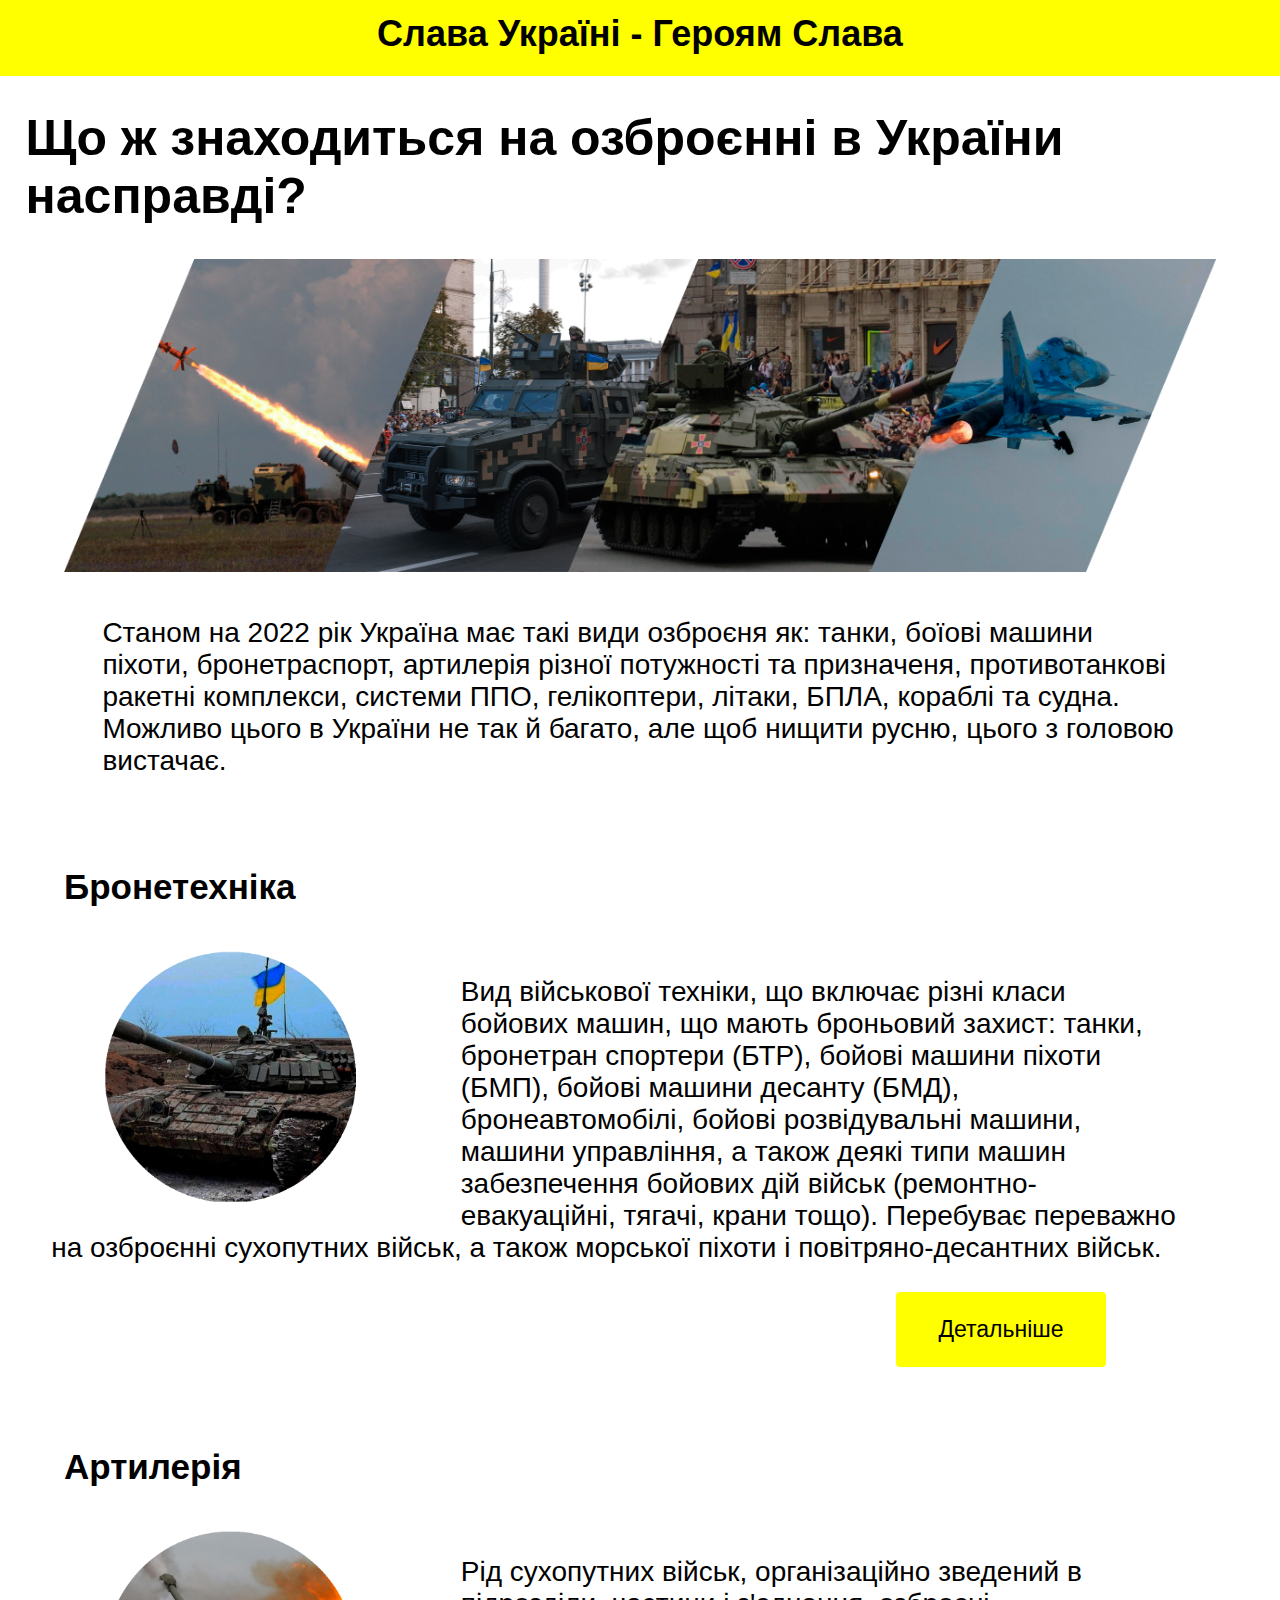
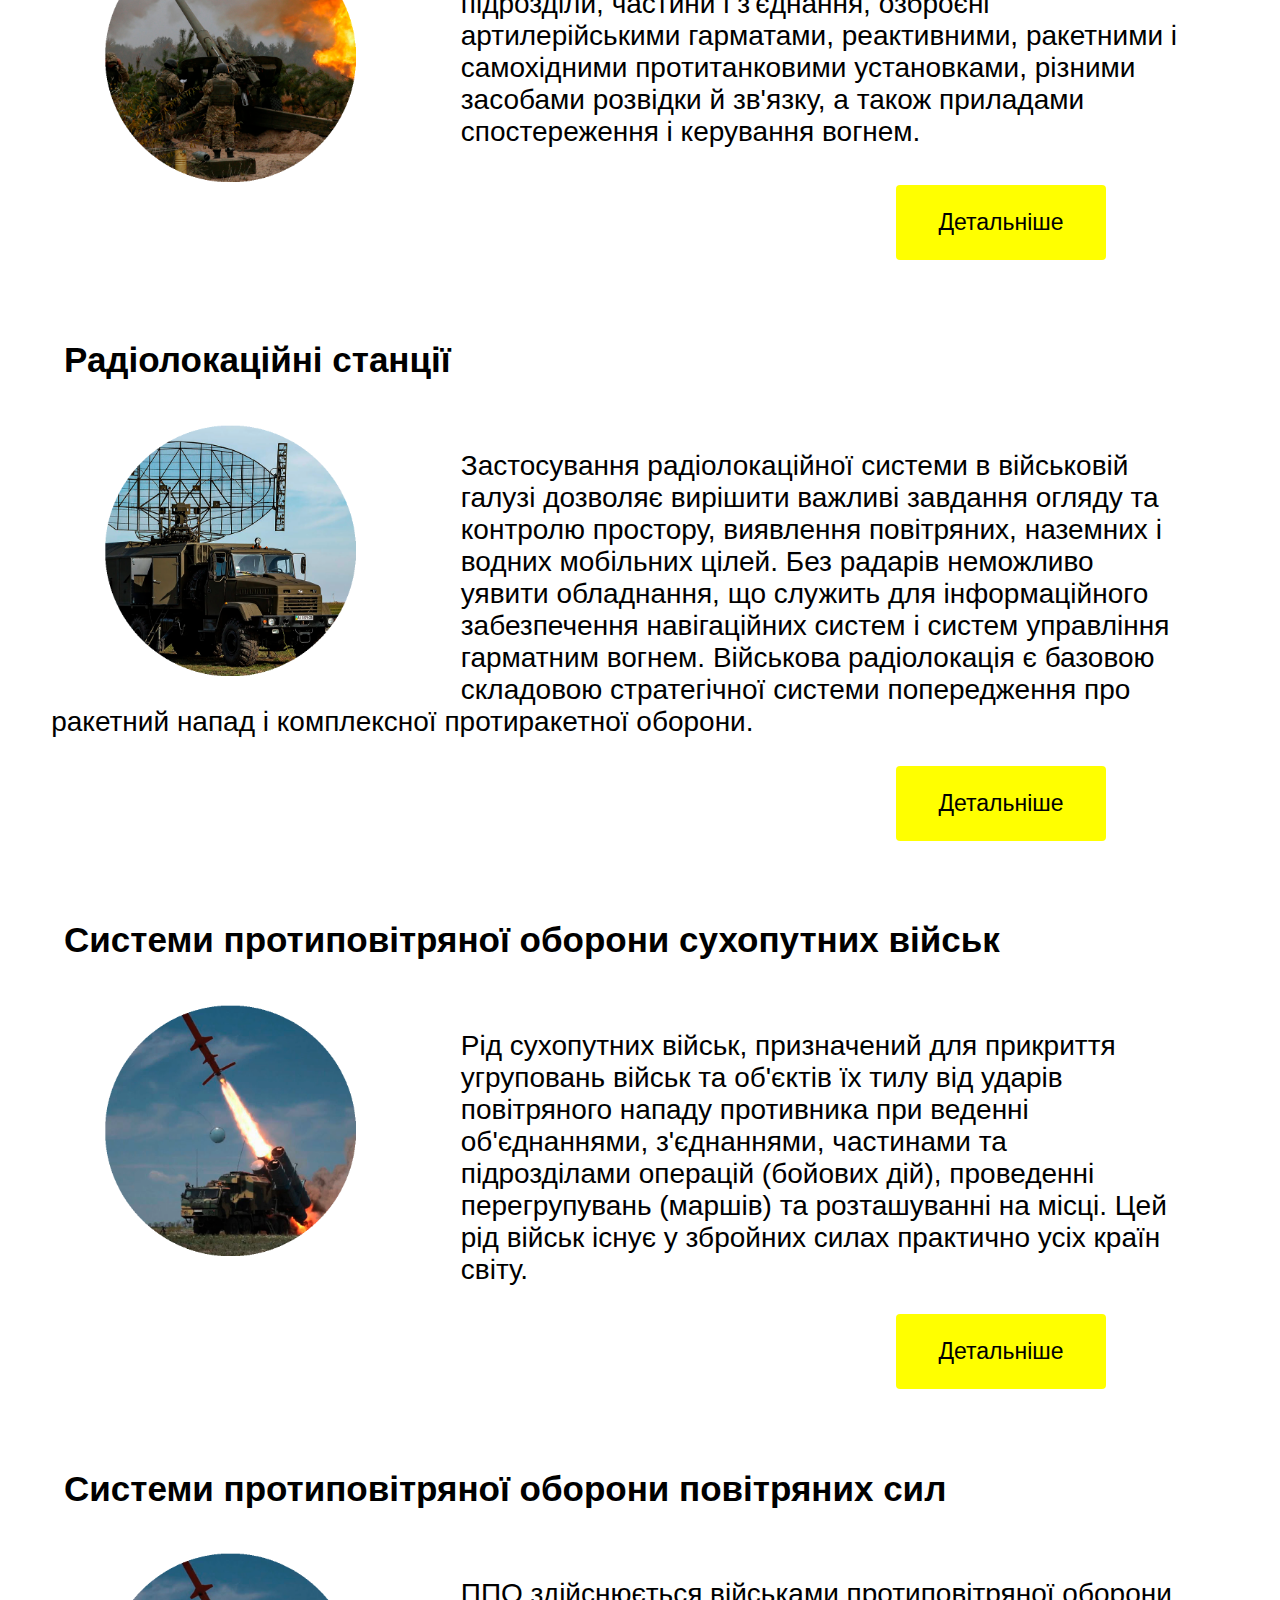
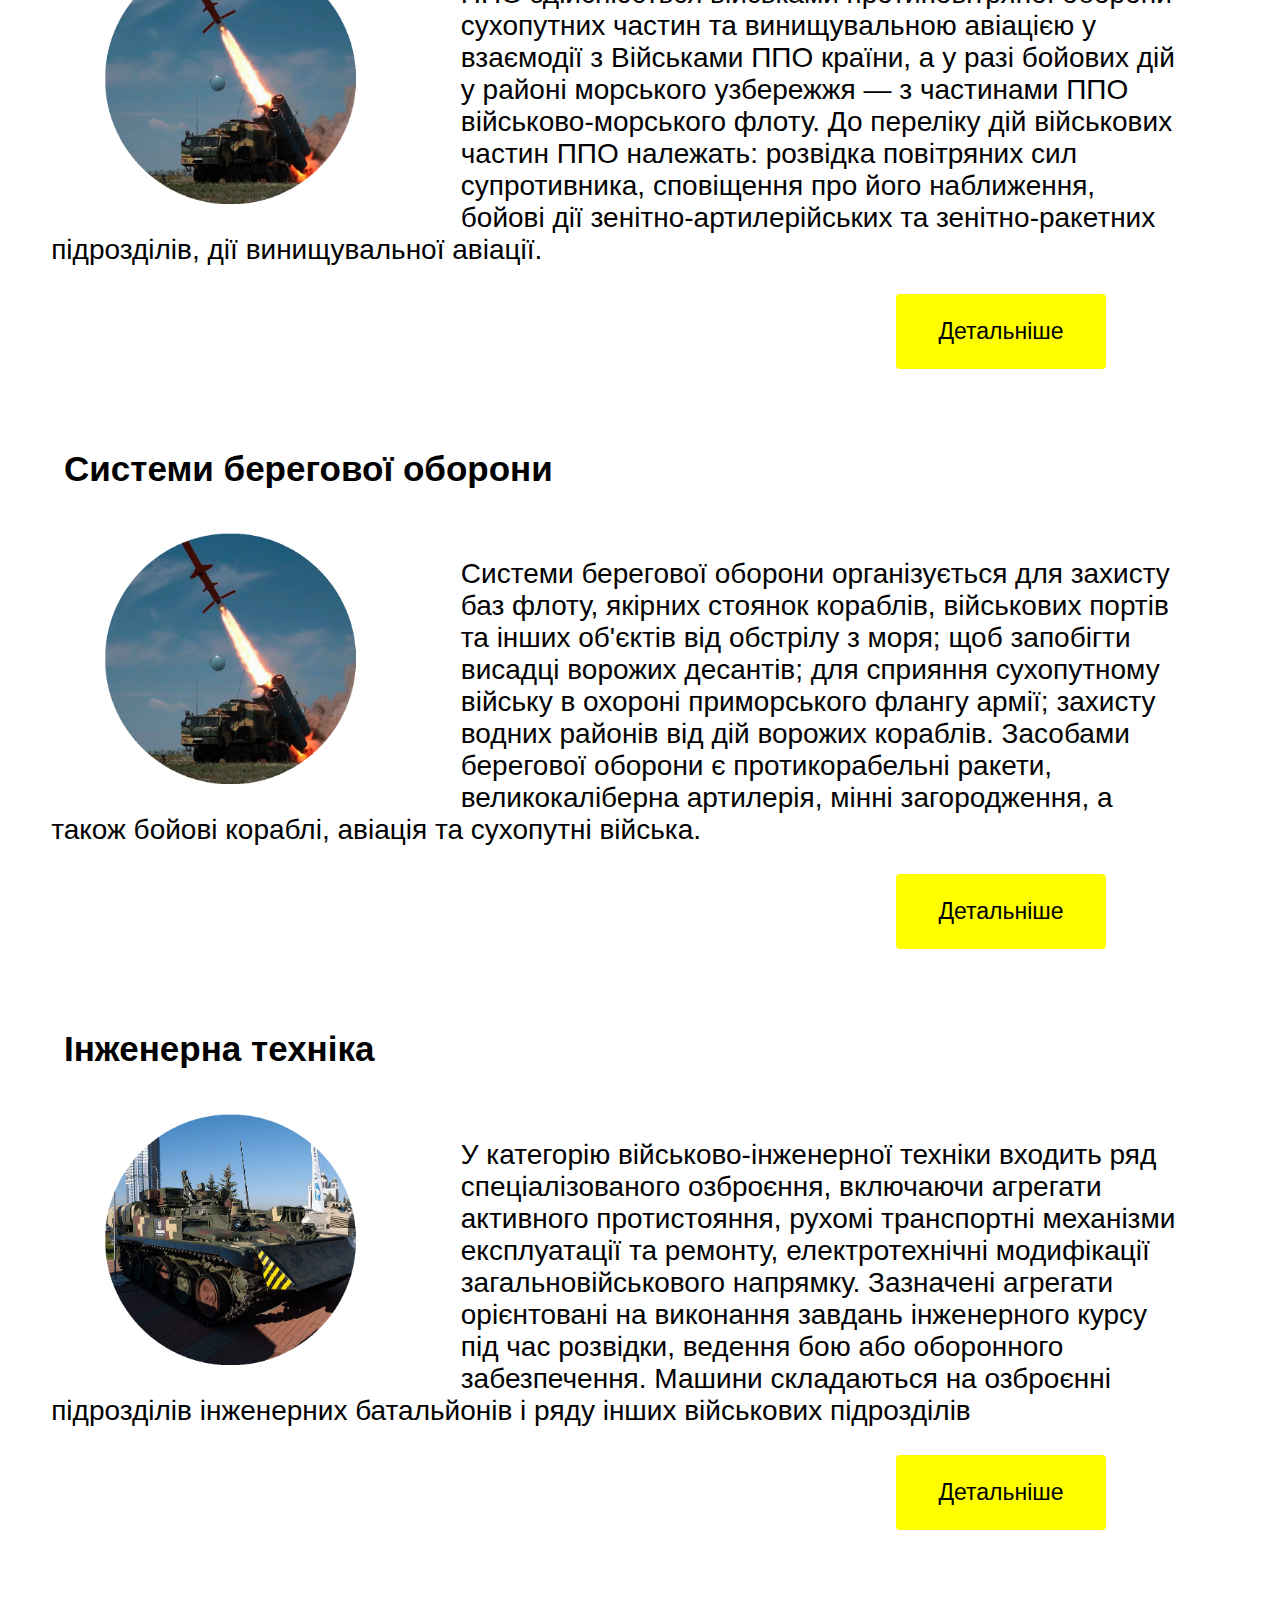
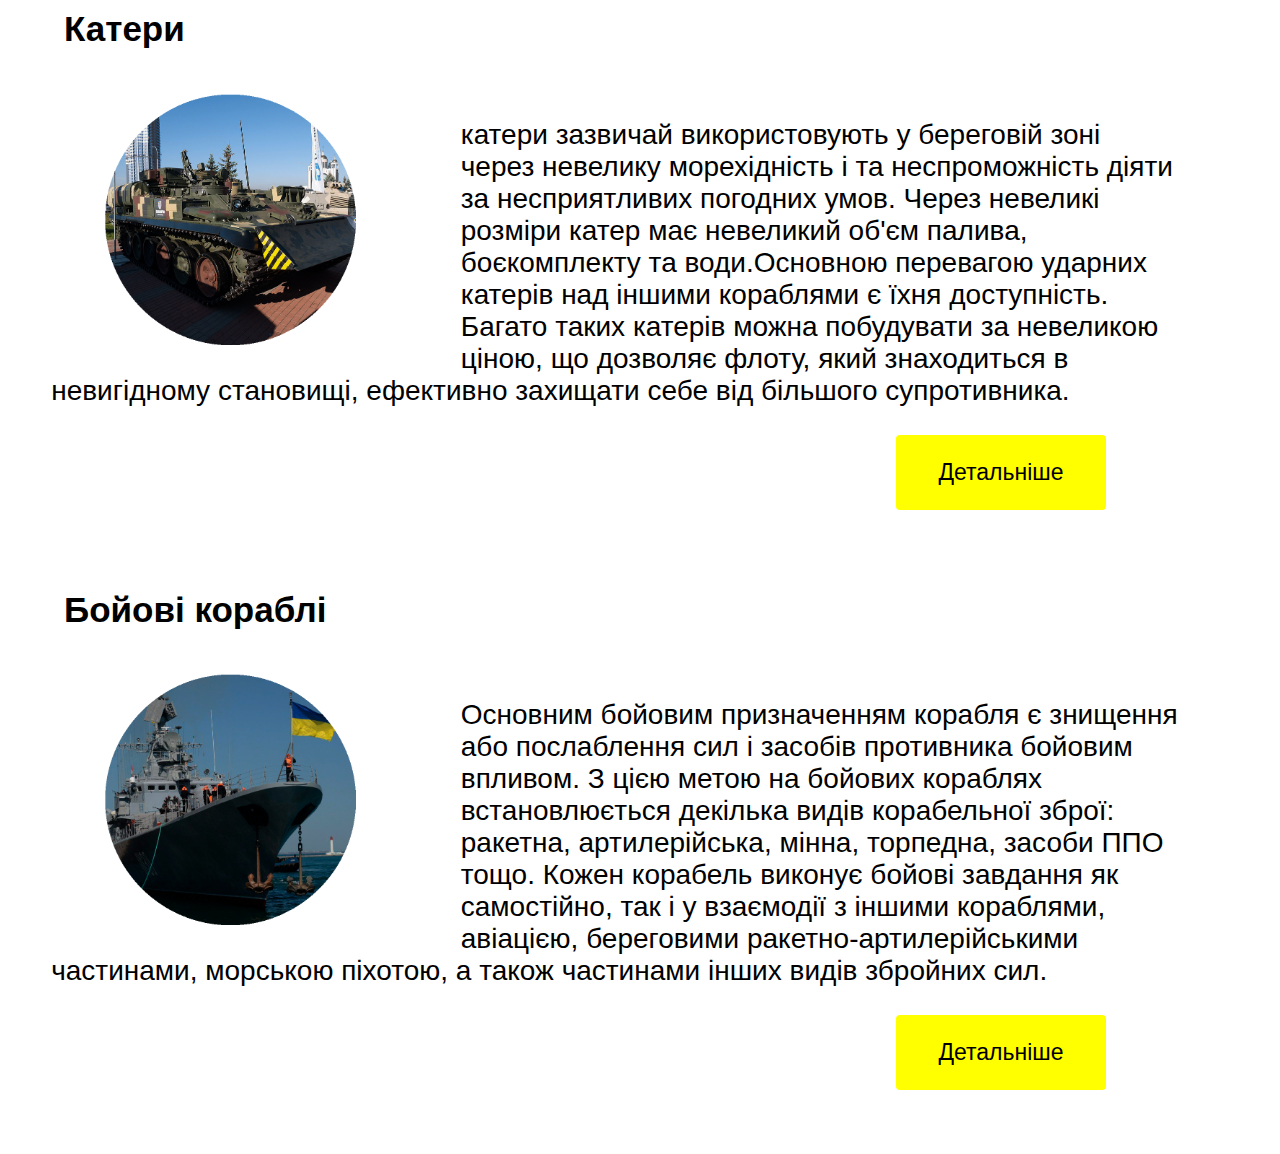
==== index.html @ fc24508a "Rename golovna.html to index.html" ====
<!DOCTYPE html>
<html lang="en">
<head>
    <meta charset="UTF-8">
    <link rel="stylesheet" type="text/css" href="main.css">
    <title>Що стоїть на озброєнні України?</title>
</head>
<body>

    <h1 class="start">Слава Україні - Героям Слава</h1>
    <h1 class="top1">Що ж знаходиться на озброєнні в України насправді?</h1>

<div class="img1">
    <img src="all.png" width="90%" >
</div>

<div class="text0">
    <p>
        Станом на 2022 рік Україна має такі види озброєня як: танки, боїові машини піхоти,
        бронетраспорт, артилерія різної потужності та призначеня, противотанкові ракетні
        комплекси, системи ППО, гелікоптери, літаки, БПЛА, кораблі та судна. 
        Можливо цього в України не так й багато, але щоб нищити русню, 
        цього з головою вистачає.
    </p>
</div>

<div class="text1">
    <h1>Бронетехніка</h1>
        <br>
    <img src="brone.png" width="20%" >

    <p>
        Вид військової техніки, що включає різні класи бойових машин, що мають броньовий захист: танки, бронетран
        спортери (БТР), бойові машини піхоти (БМП),  бойові машини десанту (БМД), бронеавтомобілі, бойові розвідувальні машини, машини управління, а також деякі 
        типи машин забезпечення бойових дій військ  (ремонтно-евакуаційні, тягачі, крани тощо). Перебуває переважно на озброєнні сухопутних військ, 
        а також морської піхоти і повітряно-десантних військ.        
    </p>
</div>

<div class="butn1">
    <form action="brone.html">
        <button>Детальніше</button>
    </form>
</div>

<br>

<div class="text1">
    <h1>Артилерія</h1>
        <br>
    <img src="arta.png" width="20%" >

    <p>
        Рід сухопутних військ, організаційно зведений в підрозділи, частини і з'єднання, озброєні артилерійськими гарматами, 
        реактивними, ракетними і самохідними протитанковими установками, різними засобами розвідки й зв'язку, 
        а також приладами спостереження і керування вогнем.        
    </p>
</div>

<div class="butn1">
    <form action="arta.html">
        <button>Детальніше</button>
    </form>
</div>

<br>

<div class="text1">
    <h1>Радіолокаційні станції</h1>
        <br>
    <img src="adio.png" width="20%" >

    <p>
        Застосування радіолокаційної системи в військовій галузі дозволяє вирішити важливі завдання огляду та контролю простору, 
        виявлення повітряних, наземних і водних мобільних цілей. Без радарів неможливо уявити обладнання, що служить для 
        інформаційного забезпечення навігаційних систем і систем управління гарматним вогнем. 
        Військова радіолокація є базовою складовою стратегічної системи попередження про ракетний напад 
        і комплексної протиракетної оборони.       
    </p>
</div>

<div class="butn1">
    <form action="adio.html">
        <button>Детальніше</button>
    </form>
</div>

<br>

<div class="text1">
    <h1>Системи протиповітряної оборони сухопутних військ</h1>
        <br>
    <img src="weob.png" width="20%" >

    <p>
        Рід сухопутних військ, призначений для прикриття угруповань військ та об'єктів їх тилу від ударів 
        повітряного нападу противника при веденні об'єднаннями, з'єднаннями, частинами та підрозділами операцій 
        (бойових дій), проведенні перегрупувань (маршів) та розташуванні на місці. Цей рід військ існує у збройних 
        силах практично усіх країн світу.       
    </p>
</div>

<div class="butn1">
    <form action="aeob.html">
        <button>Детальніше</button>
    </form>
</div>

<br>

<div class="text1">
    <h1>Системи протиповітряної оборони повітряних сил</h1>
        <br>
    <img src="weob.png" width="20%" >

    <p>
        ППО здійснюється військами протиповітряної оборони сухопутних частин та винищувальною авіацією у взаємодії з Військами ППО 
        країни, а у разі бойових дій у районі морського узбережжя — з частинами ППО військово-морського флоту. До переліку дій 
        військових частин ППО належать: розвідка повітряних сил супротивника, сповіщення про його наближення, бойові дії 
        зенітно-артилерійських та зенітно-ракетних підрозділів, дії винищувальної авіації.      
    </p>
</div>

<div class="butn1">
    <form action="aaob.html">
        <button>Детальніше</button>
    </form>
</div>

<br>

<div class="text1">
    <h1>Системи берегової оборони</h1>
        <br>
    <img src="weob.png" width="20%" >

    <p> 
        Системи берегової оборони організується для захисту баз флоту, якірних стоянок кораблів, військових портів та інших об'єктів 
        від обстрілу з моря; щоб запобігти висадці ворожих десантів; для сприяння сухопутному війську в охороні приморського флангу 
        армії; захисту водних районів від дій ворожих кораблів. Засобами берегової оборони є протикорабельні ракети, великокаліберна 
        артилерія, мінні загородження, а також бойові кораблі, авіація та сухопутні війська.      
    </p>
</div>

<div class="butn1">
    <form action="weob.html">
        <button>Детальніше</button>
    </form>
</div>

<br>

<div class="text1">
    <h1>Інженерна техніка</h1>
        <br>
    <img src="engine.png" width="20%" >

    <p>
        У категорію військово-інженерної техніки входить ряд спеціалізованого озброєння, включаючи агрегати активного протистояння, 
        рухомі транспортні механізми експлуатації та ремонту, електротехнічні модифікації загальновійськового напрямку. Зазначені 
        агрегати орієнтовані на виконання завдань інженерного курсу під час розвідки, ведення бою або оборонного забезпечення. Машини 
        складаються на озброєнні підрозділів інженерних батальйонів і ряду інших військових підрозділів   
    </p>
</div>

<div class="butn1">
    <form action="engine.html">
        <button>Детальніше</button>
    </form>
</div>

<br>

<div class="text1">
    <h1>Катери</h1>
        <br>
    <img src="engine.png" width="20%" >

    <p>
        катери зазвичай використовують у береговій зоні через невелику морехідність і та неспроможність діяти за несприятливих 
        погодних умов. Через невеликі розміри катер має невеликий об'єм палива, боєкомплекту та води.Основною перевагою ударних 
        катерів над іншими кораблями є їхня доступність. Багато таких катерів можна побудувати за невеликою ціною, що дозволяє флоту, 
        який знаходиться в невигідному становищі, ефективно захищати себе від більшого супротивника.
    </p>
</div>

<div class="butn1">
    <form action="engine.html">
        <button>Детальніше</button>
    </form>
</div>

<br>

<div class="text1">
    <h1>Бойові кораблі</h1>
        <br>
    <img src="arboat.png" width="20%" >

    <p>
        Основним бойовим призначенням корабля є знищення або послаблення сил і засобів противника бойовим впливом. З цією метою на 
        бойових кораблях встановлюється декілька видів корабельної зброї: ракетна, артилерійська, мінна, торпедна, засоби ППО тощо. 
        Кожен корабель виконує бойові завдання як самостійно, так і у взаємодії з іншими кораблями, авіацією, береговими 
        ракетно-артилерійськими частинами, морською піхотою, а також частинами інших видів збройних сил.
    </p>
</div>

<div class="butn1">
    <form action="engine.html">
        <button>Детальніше</button>
    </form>
</div>

    
</body>
</html>
---- main.css ----
.start{
    text-align: center;
    background-color: yellow;
    color: black;
    padding: 0%;
    margin: 0%;
    display: block;
    width: 100%;
    height: 50px;
    padding-top: 1%;
    padding-bottom: 1%;
    font-size: 36px;   
}

body{
    margin: 0%;
    font-family: 'Exo 2', sans-serif;
    padding-bottom: 5%;
}

.top1{
    padding-left: 2%;
    font-size: 50px;
}

.img1{
    text-align: center;  
}

.text0{
    padding-left: 8%;
    font-size: 28px;
    padding-right: 8%;
    padding-top: 1%;
}

.text1{
    padding-top: 3%;
}

.text1 h1{
    font-size: 35px;
    padding-left: 5%;
}

.text1 img{
    float: left;
    padding-right: 8%;
    padding-left: 8%;
}

.text1 p{
    font-size: 28px;
    padding-left: 4%;
    padding-right: 8%;
}

.butn1 button{
    color: rgb(0, 0, 0);
    background-color: yellow;
    border-color: transparent;
    border-radius: 4px;
    cursor: pointer;
    width: 210px;
    height: 75px;
    font-size: 23px;
    font-family: 'Exo 2', sans-serif;
    margin-left: 70%;
}

.butn1:hover{
opacity: 75%;
}
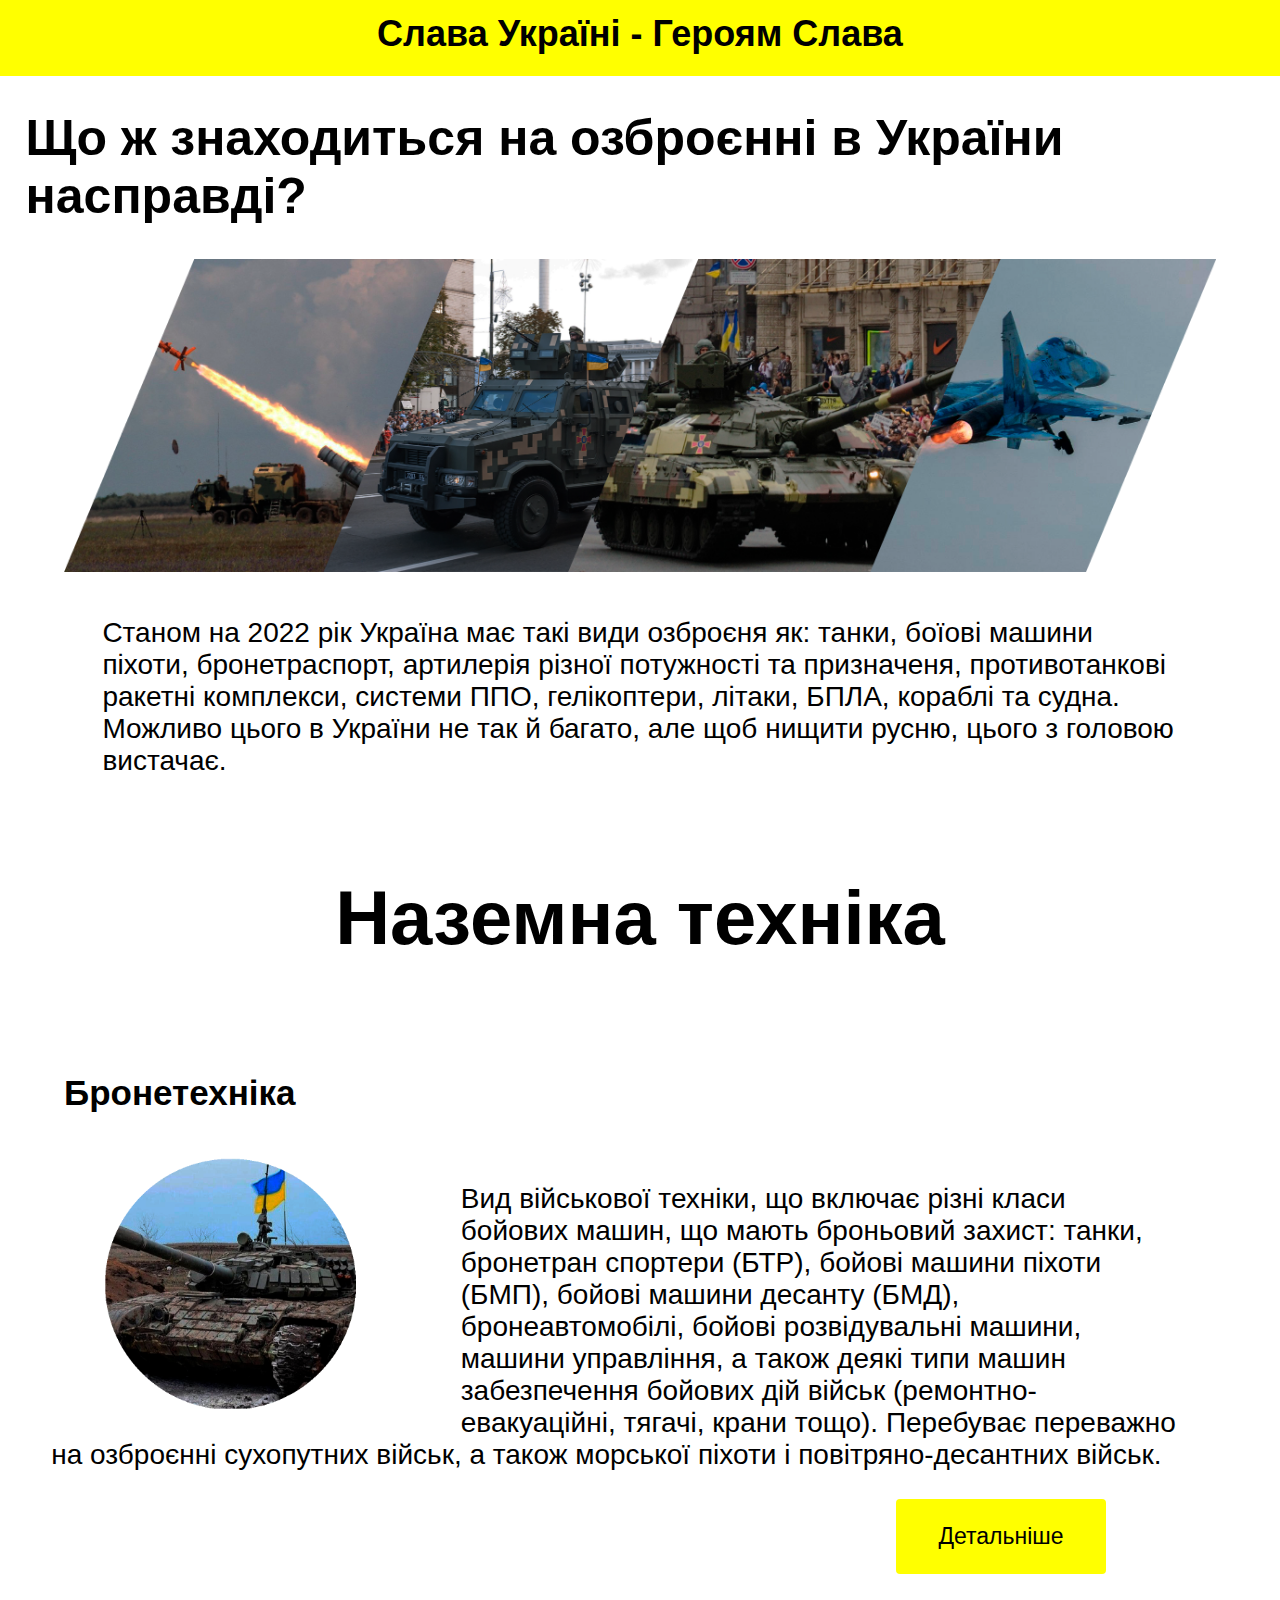
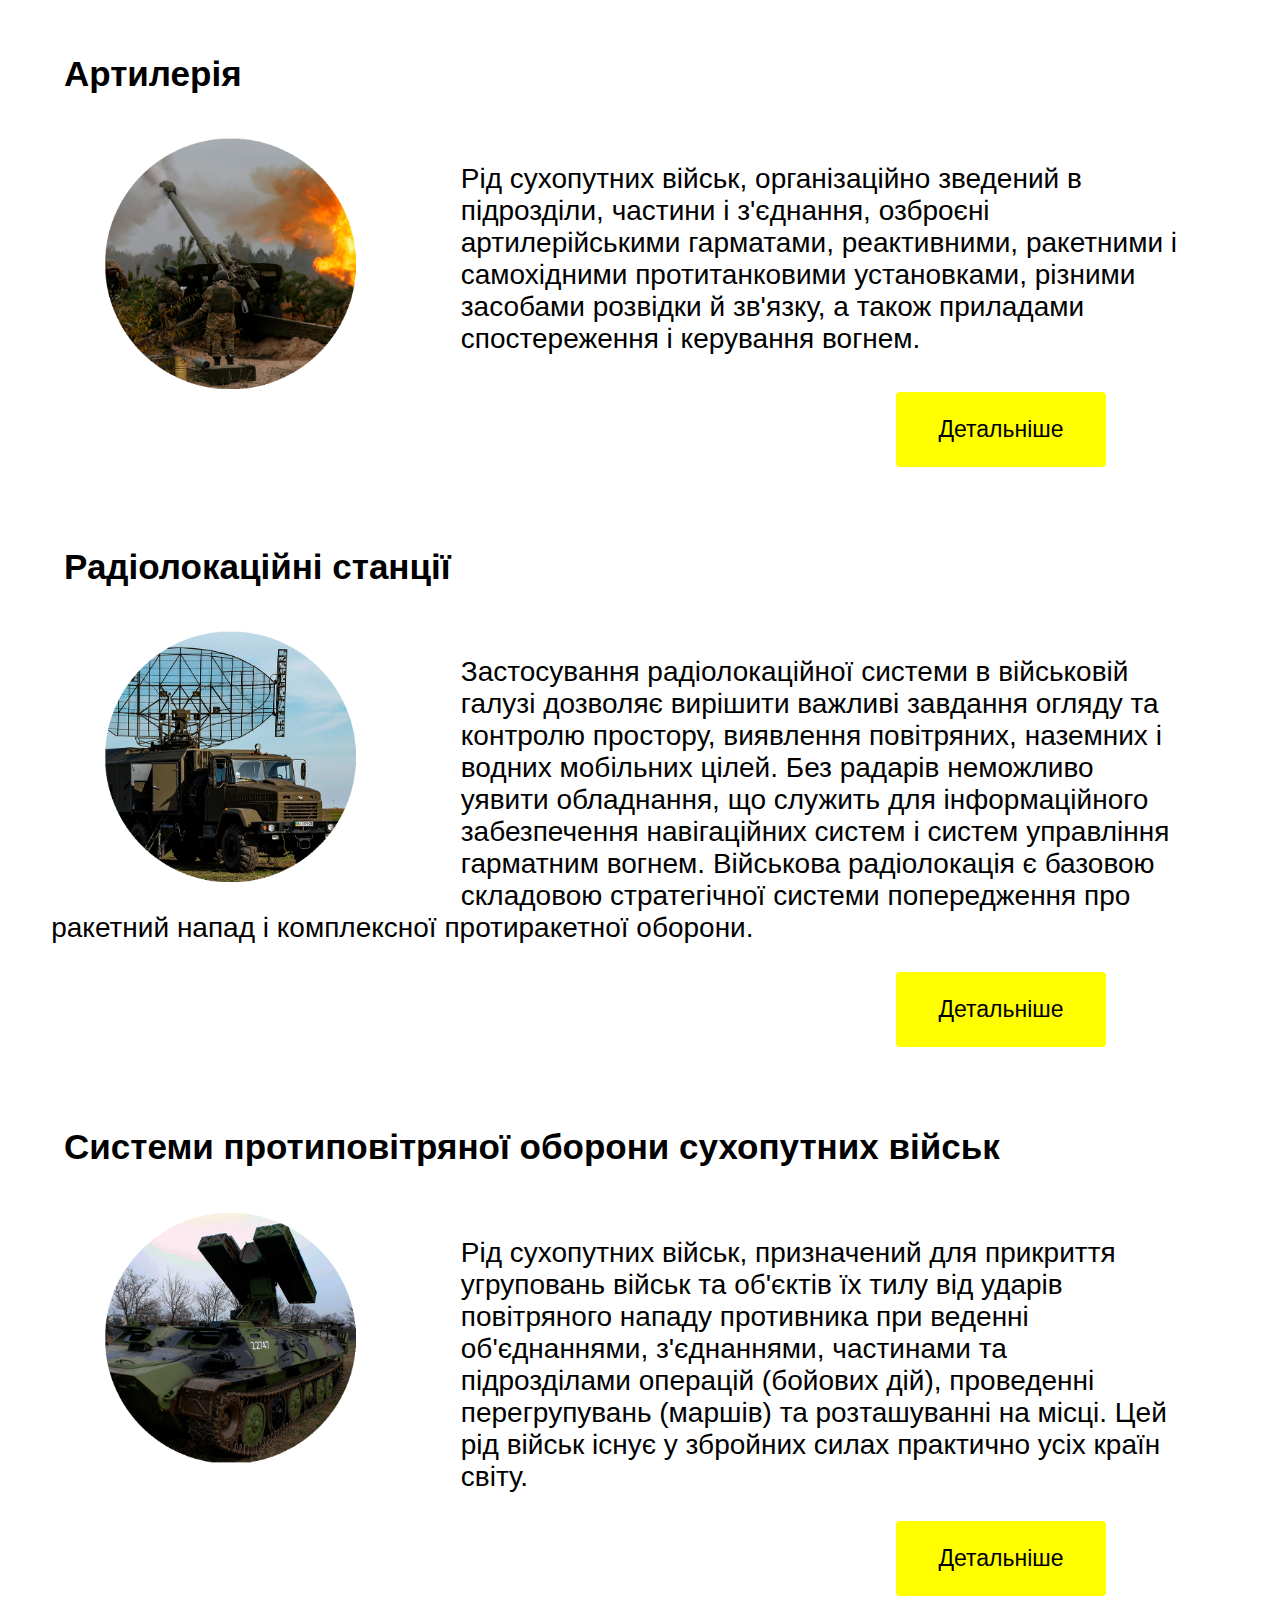
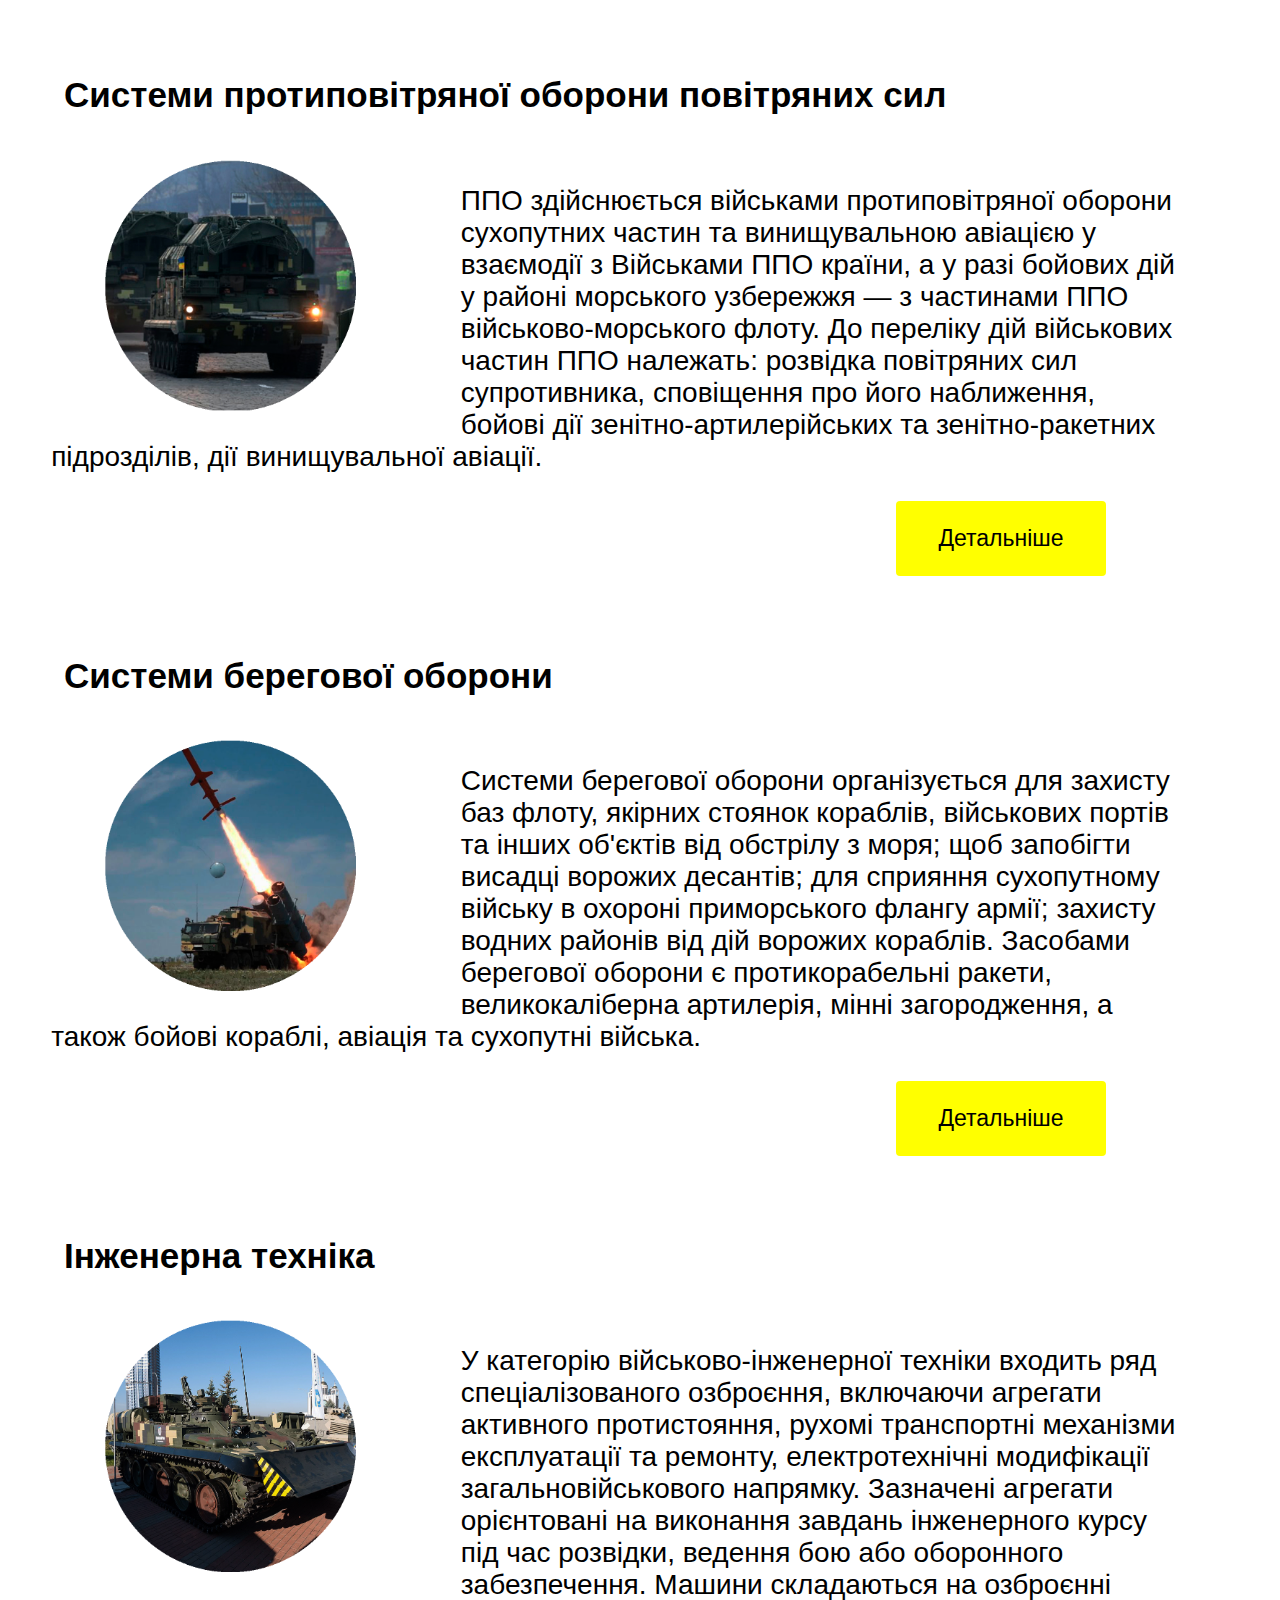
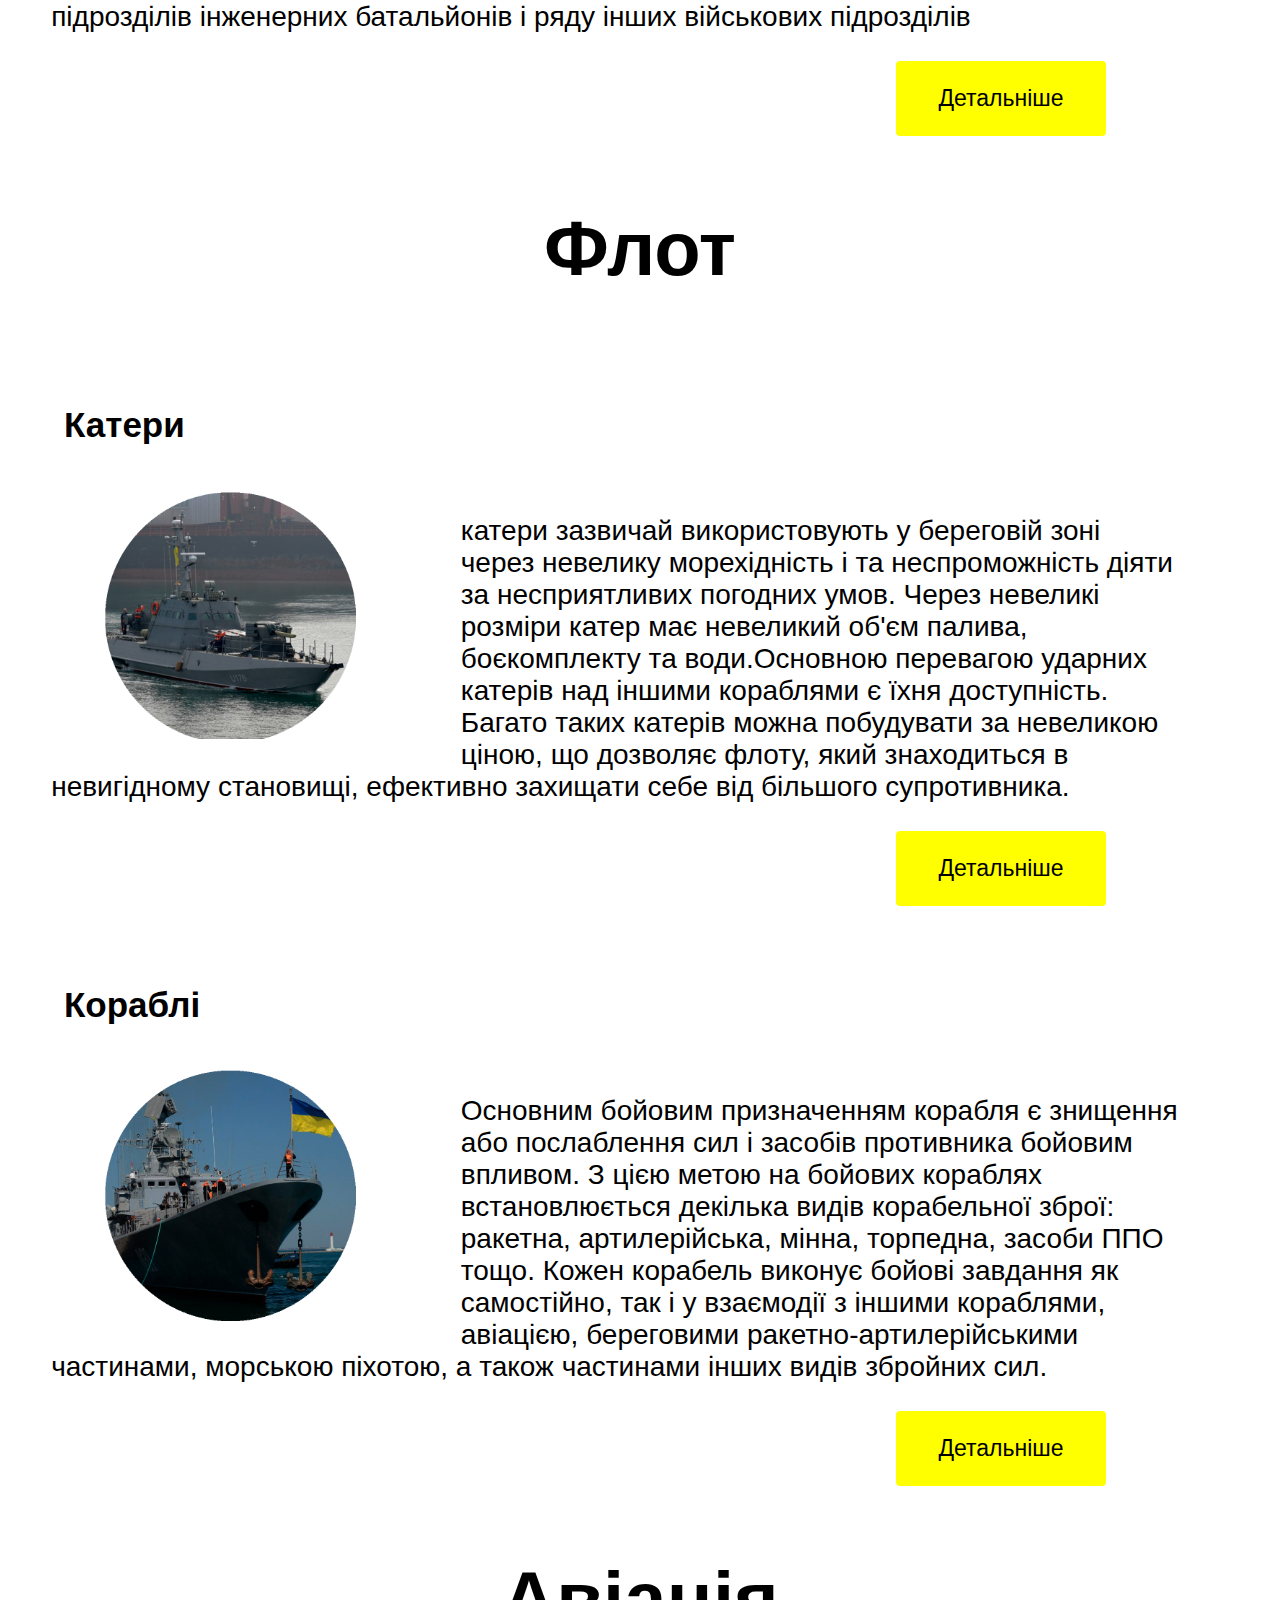
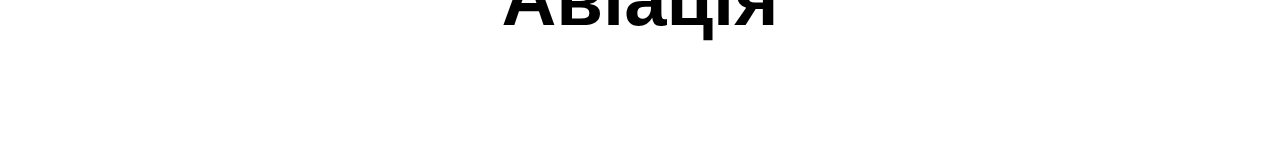
==== commit bdef5826: "Add files via upload" ====
--- a/index.html
+++ b/index.html
@@ -22,6 +22,12 @@
         Можливо цього в України не так й багато, але щоб нищити русню, 
         цього з головою вистачає.
     </p>
+</div>  
+
+<br>
+
+<div class="ph">
+    <h1>Наземна техніка</h1>
 </div>
 
 <div class="text1">
@@ -90,7 +96,7 @@
 <div class="text1">
     <h1>Системи протиповітряної оборони сухопутних військ</h1>
         <br>
-    <img src="weob.png" width="20%" >
+    <img src="aeob.png" width="20%" >
 
     <p>
         Рід сухопутних військ, призначений для прикриття угруповань військ та об'єктів їх тилу від ударів 
@@ -111,7 +117,7 @@
 <div class="text1">
     <h1>Системи протиповітряної оборони повітряних сил</h1>
         <br>
-    <img src="weob.png" width="20%" >
+    <img src="aaob.png" width="20%" >
 
     <p>
         ППО здійснюється військами протиповітряної оборони сухопутних частин та винищувальною авіацією у взаємодії з Військами ППО 
@@ -171,10 +177,14 @@
 
 <br>
 
+<div class="ph">
+    <h1>Флот</h1>
+</div>
+
 <div class="text1">
     <h1>Катери</h1>
         <br>
-    <img src="engine.png" width="20%" >
+    <img src="kater.png" width="20%" >
 
     <p>
         катери зазвичай використовують у береговій зоні через невелику морехідність і та неспроможність діяти за несприятливих 
@@ -193,7 +203,7 @@
 <br>
 
 <div class="text1">
-    <h1>Бойові кораблі</h1>
+    <h1>Кораблі</h1>
         <br>
     <img src="arboat.png" width="20%" >
 
@@ -211,6 +221,13 @@
     </form>
 </div>
 
+<br>
+
+<div class="ph">
+    <h1>Авіація</h1>
+</div>
+
+
     
 </body>
-</html>
+</html>--- a/main.css
+++ b/main.css
@@ -69,5 +69,11 @@
 }
 
 .butn1:hover{
-opacity: 75%;
+    opacity: 75%;
 }
+
+.ph{
+    font-family: 'Exo 2', sans-serif;
+    text-align: center;
+    font-size: 38px; 
+}
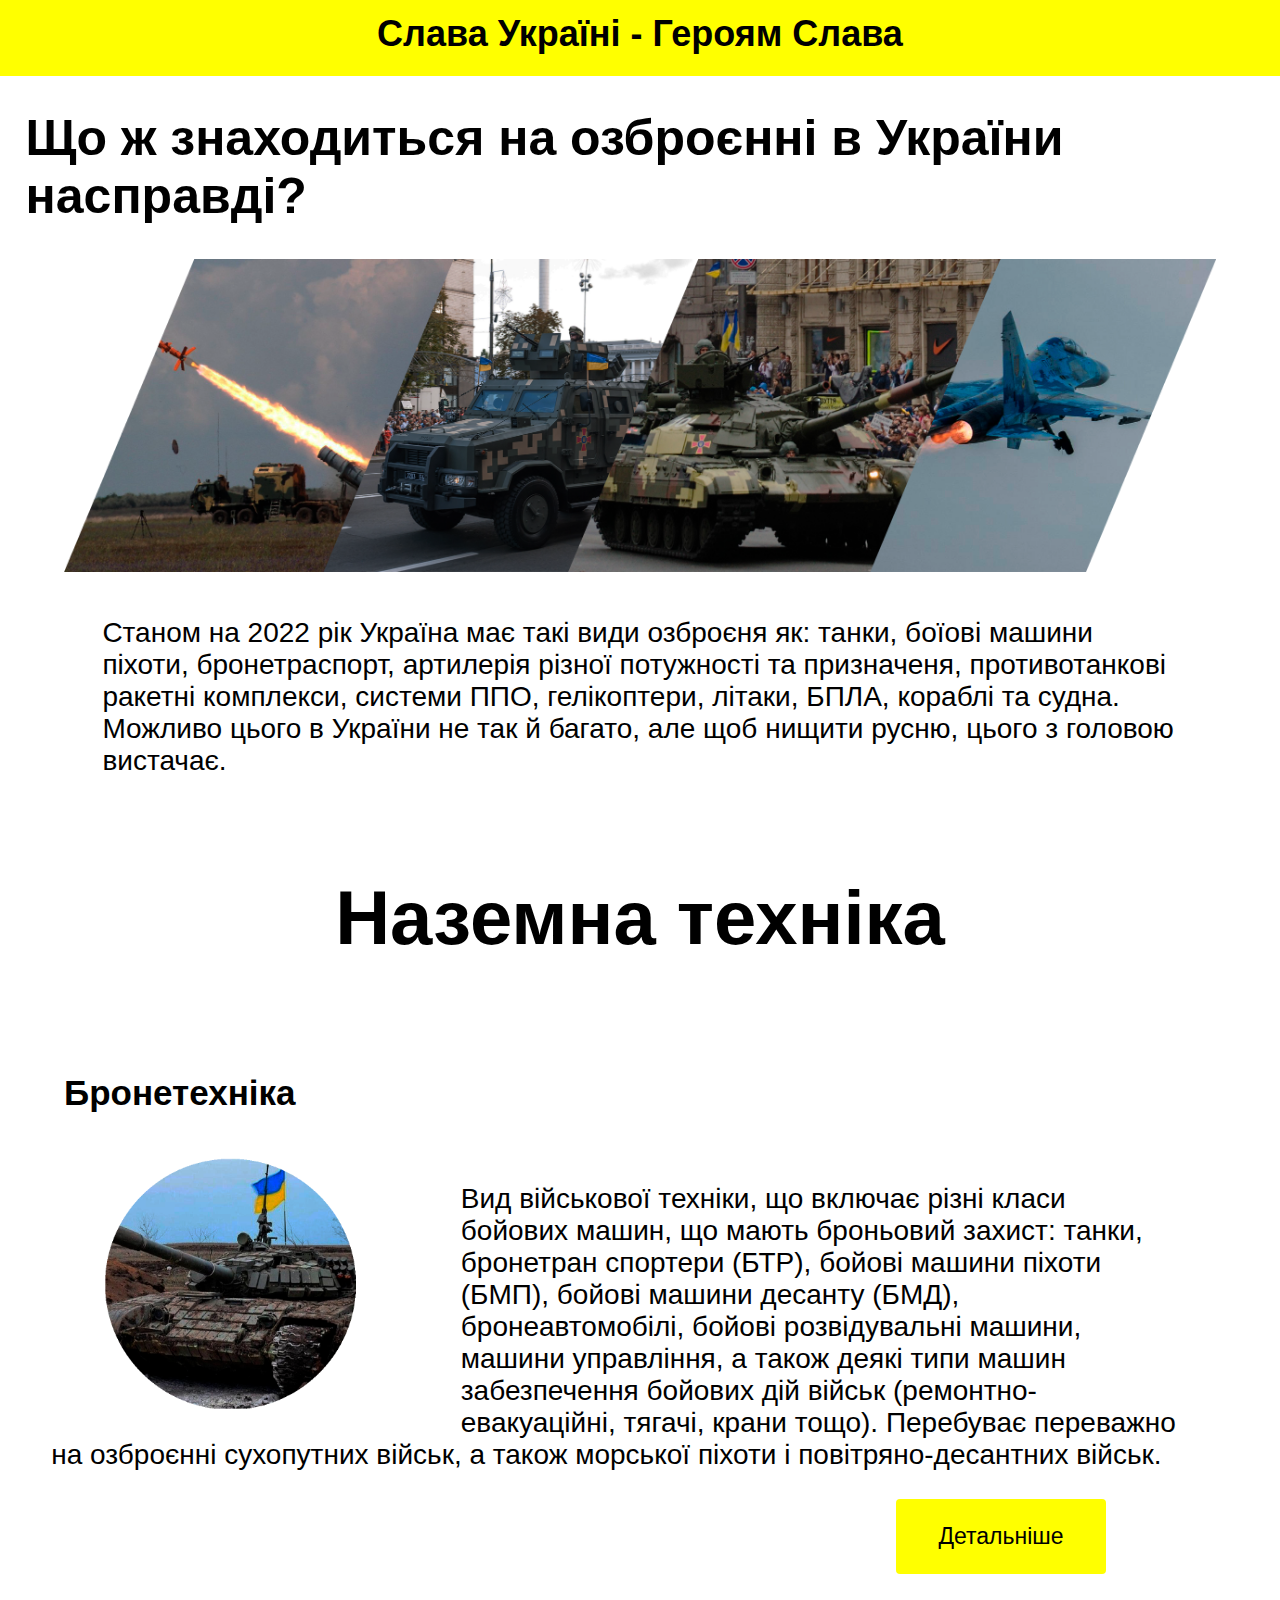
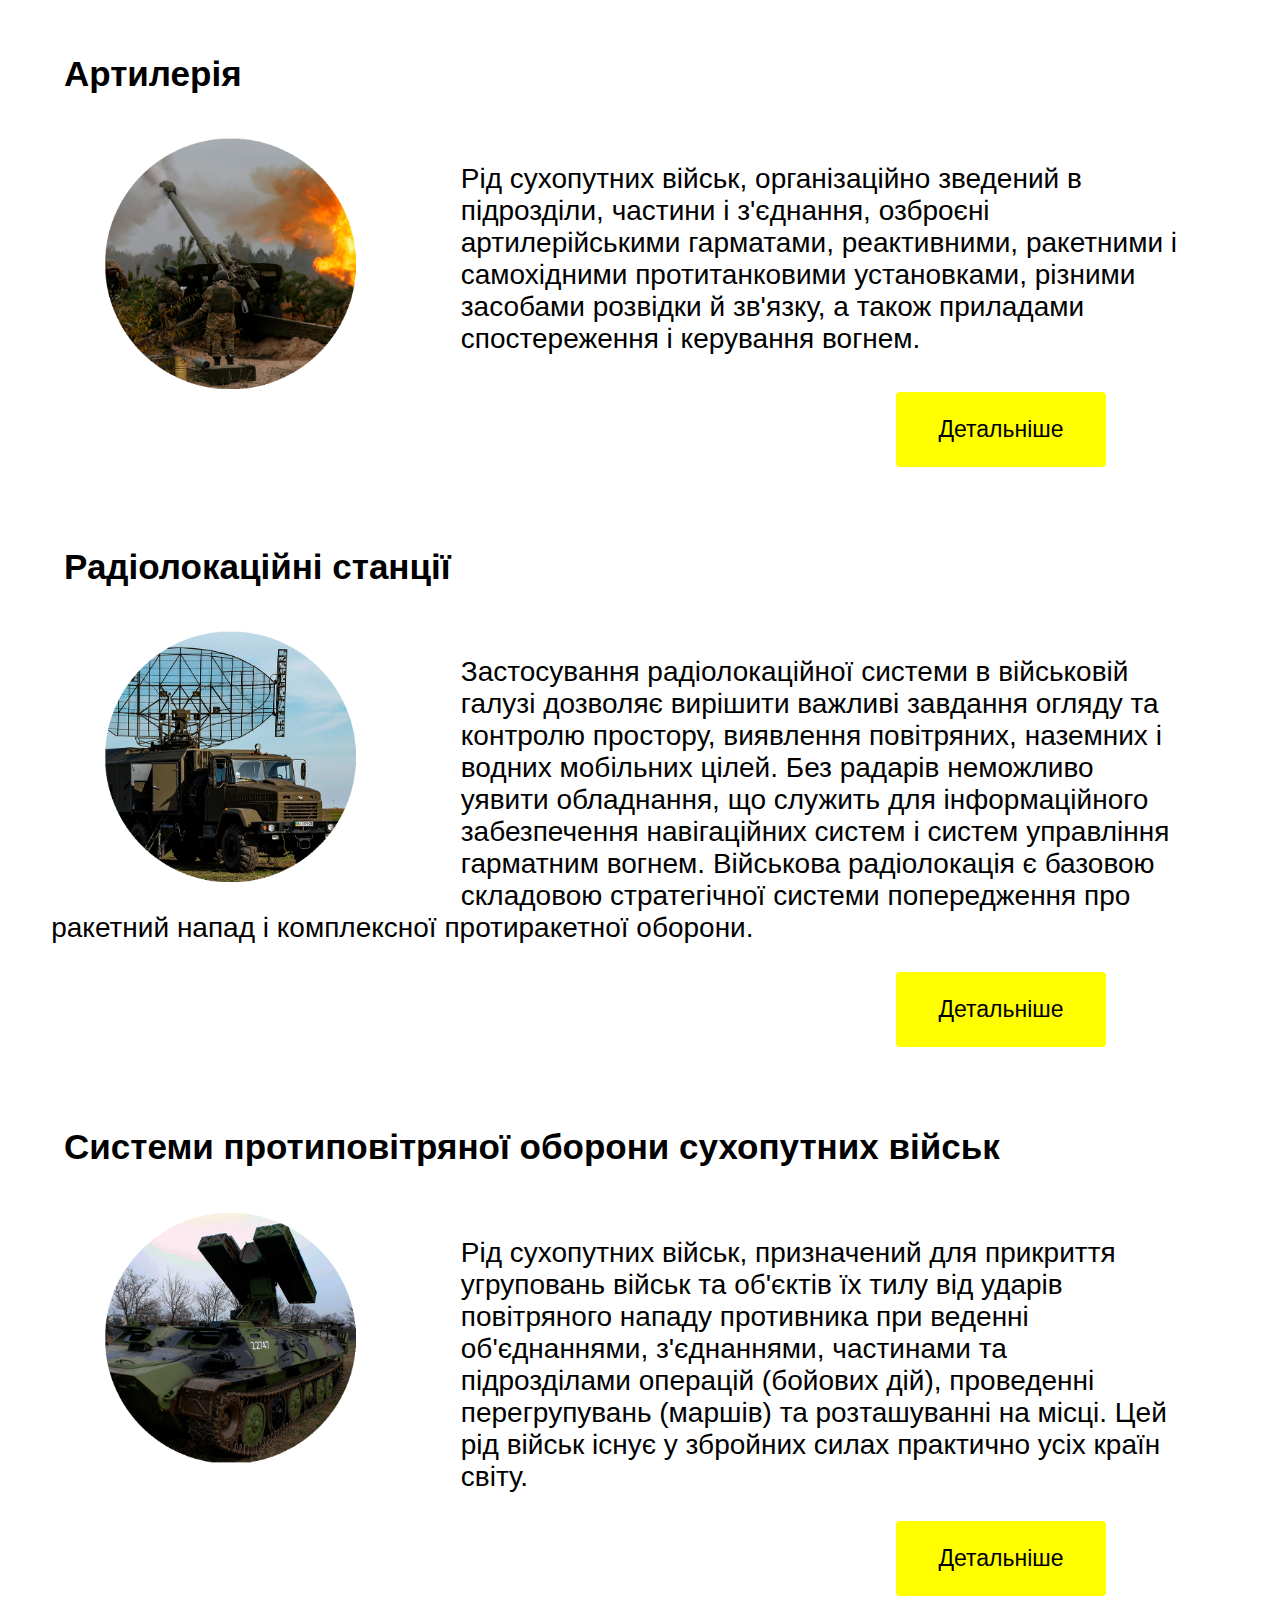
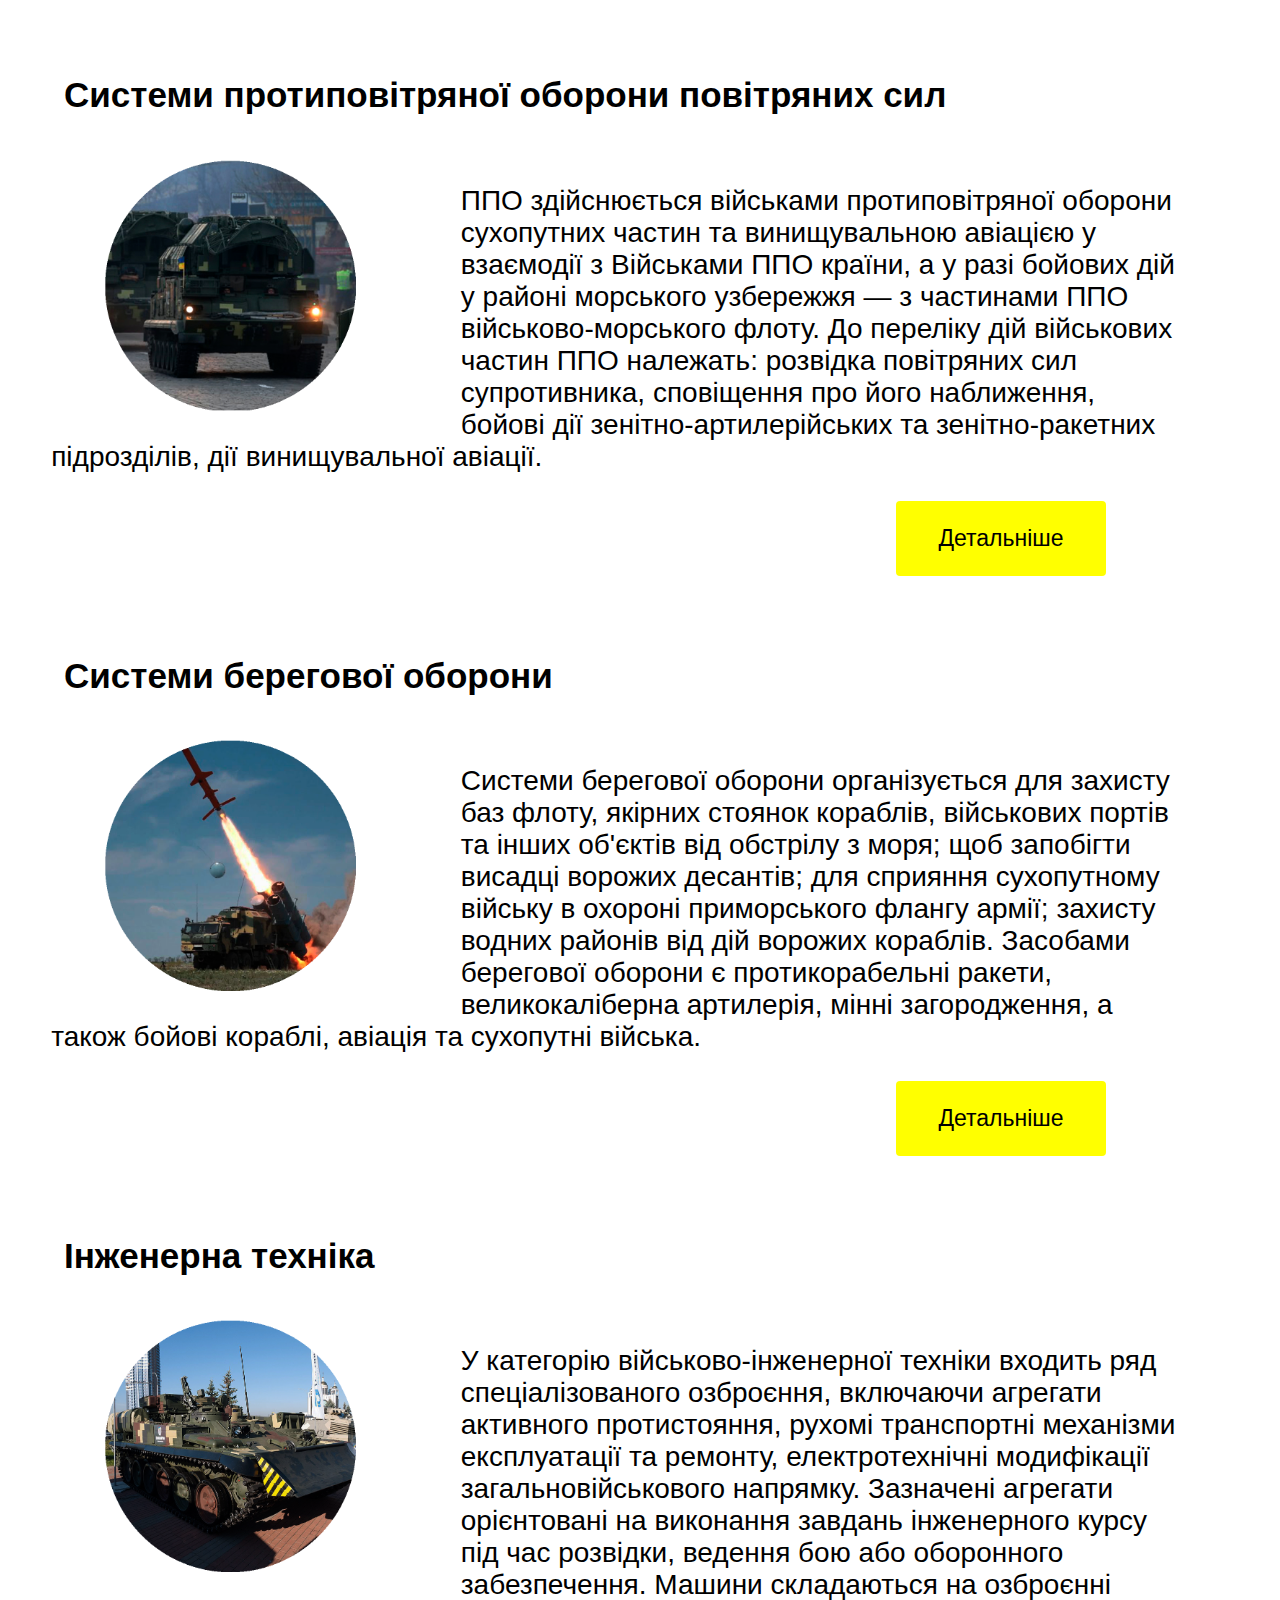
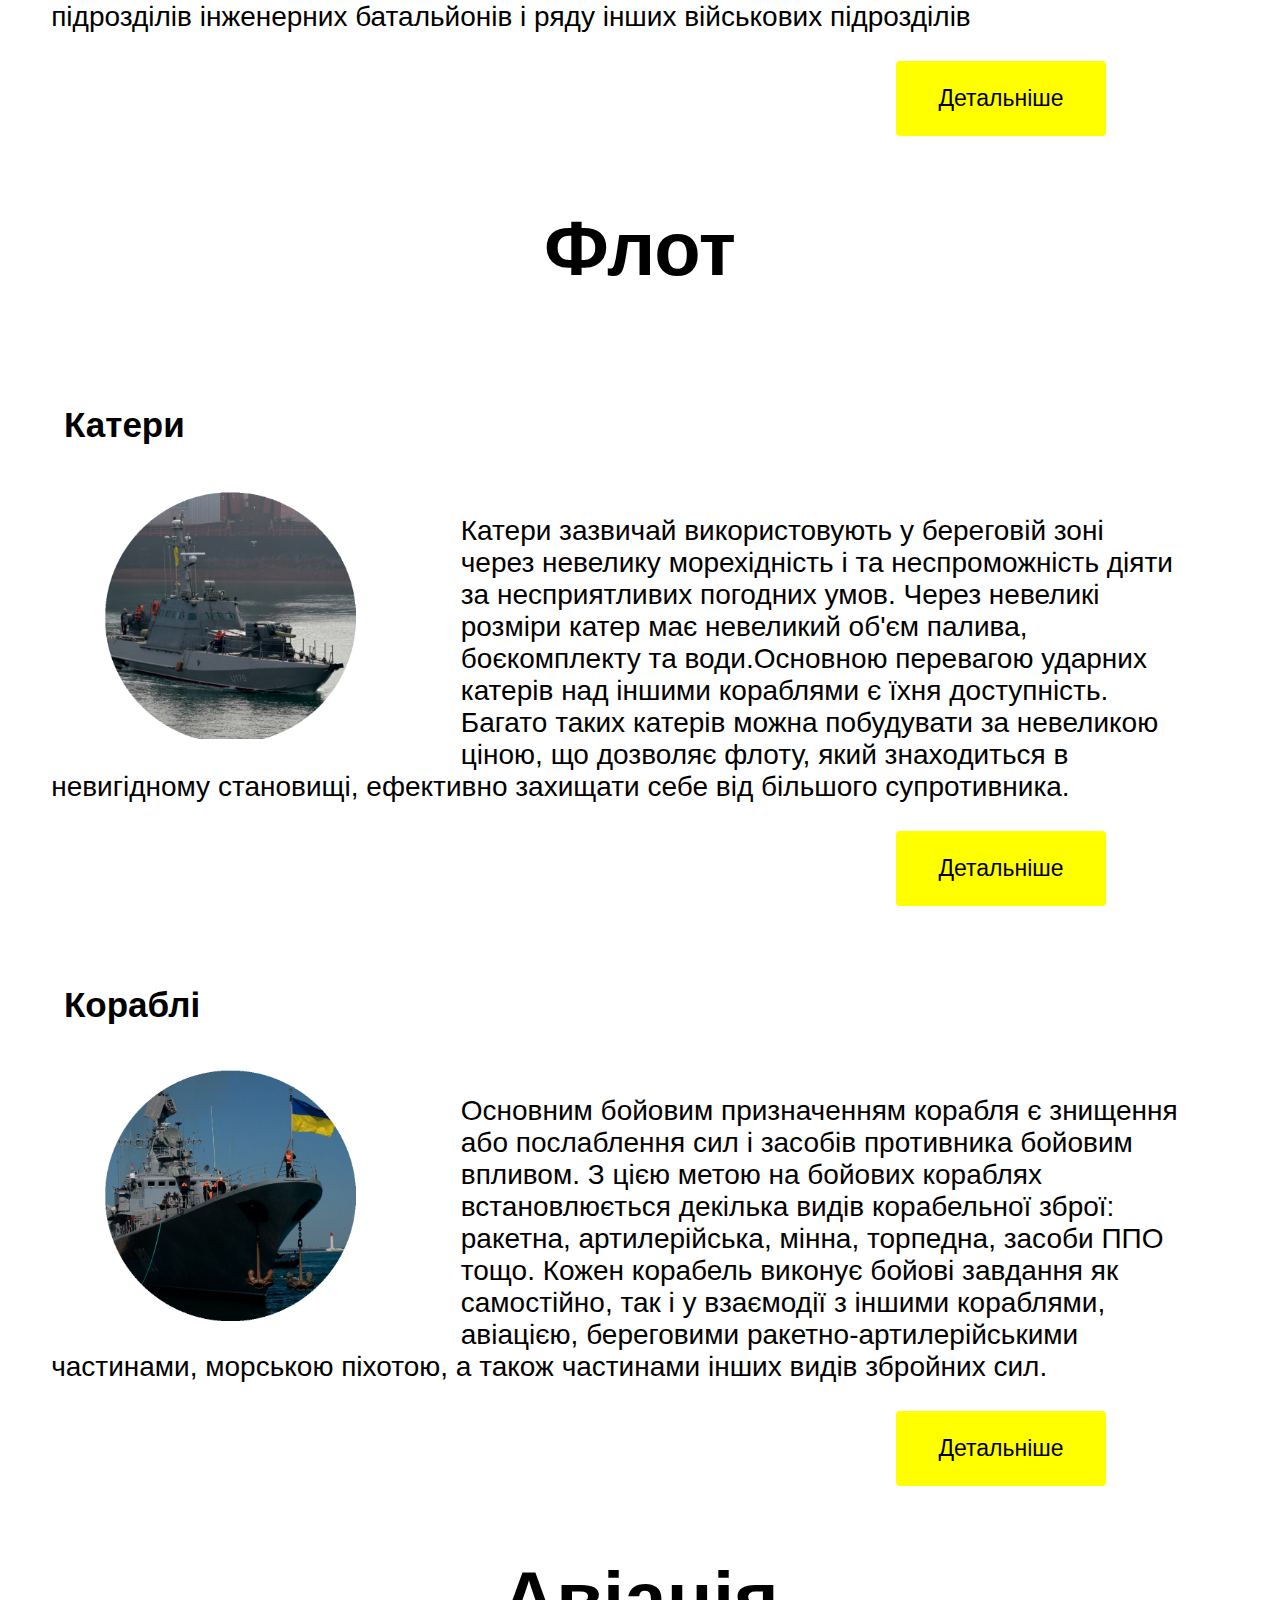
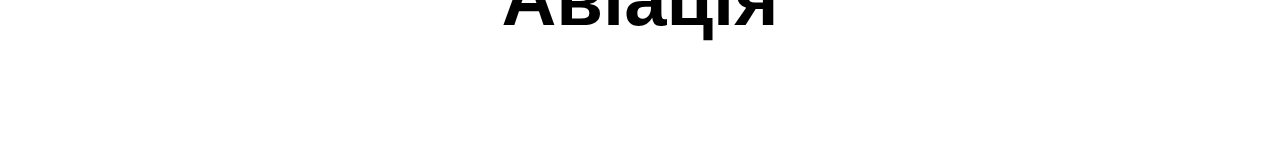
==== commit f10fa486: "Update index.html" ====
--- a/index.html
+++ b/index.html
@@ -187,7 +187,7 @@
     <img src="kater.png" width="20%" >
 
     <p>
-        катери зазвичай використовують у береговій зоні через невелику морехідність і та неспроможність діяти за несприятливих 
+        Катери зазвичай використовують у береговій зоні через невелику морехідність і та неспроможність діяти за несприятливих 
         погодних умов. Через невеликі розміри катер має невеликий об'єм палива, боєкомплекту та води.Основною перевагою ударних 
         катерів над іншими кораблями є їхня доступність. Багато таких катерів можна побудувати за невеликою ціною, що дозволяє флоту, 
         який знаходиться в невигідному становищі, ефективно захищати себе від більшого супротивника.
@@ -230,4 +230,4 @@
 
     
 </body>
-</html>+</html>
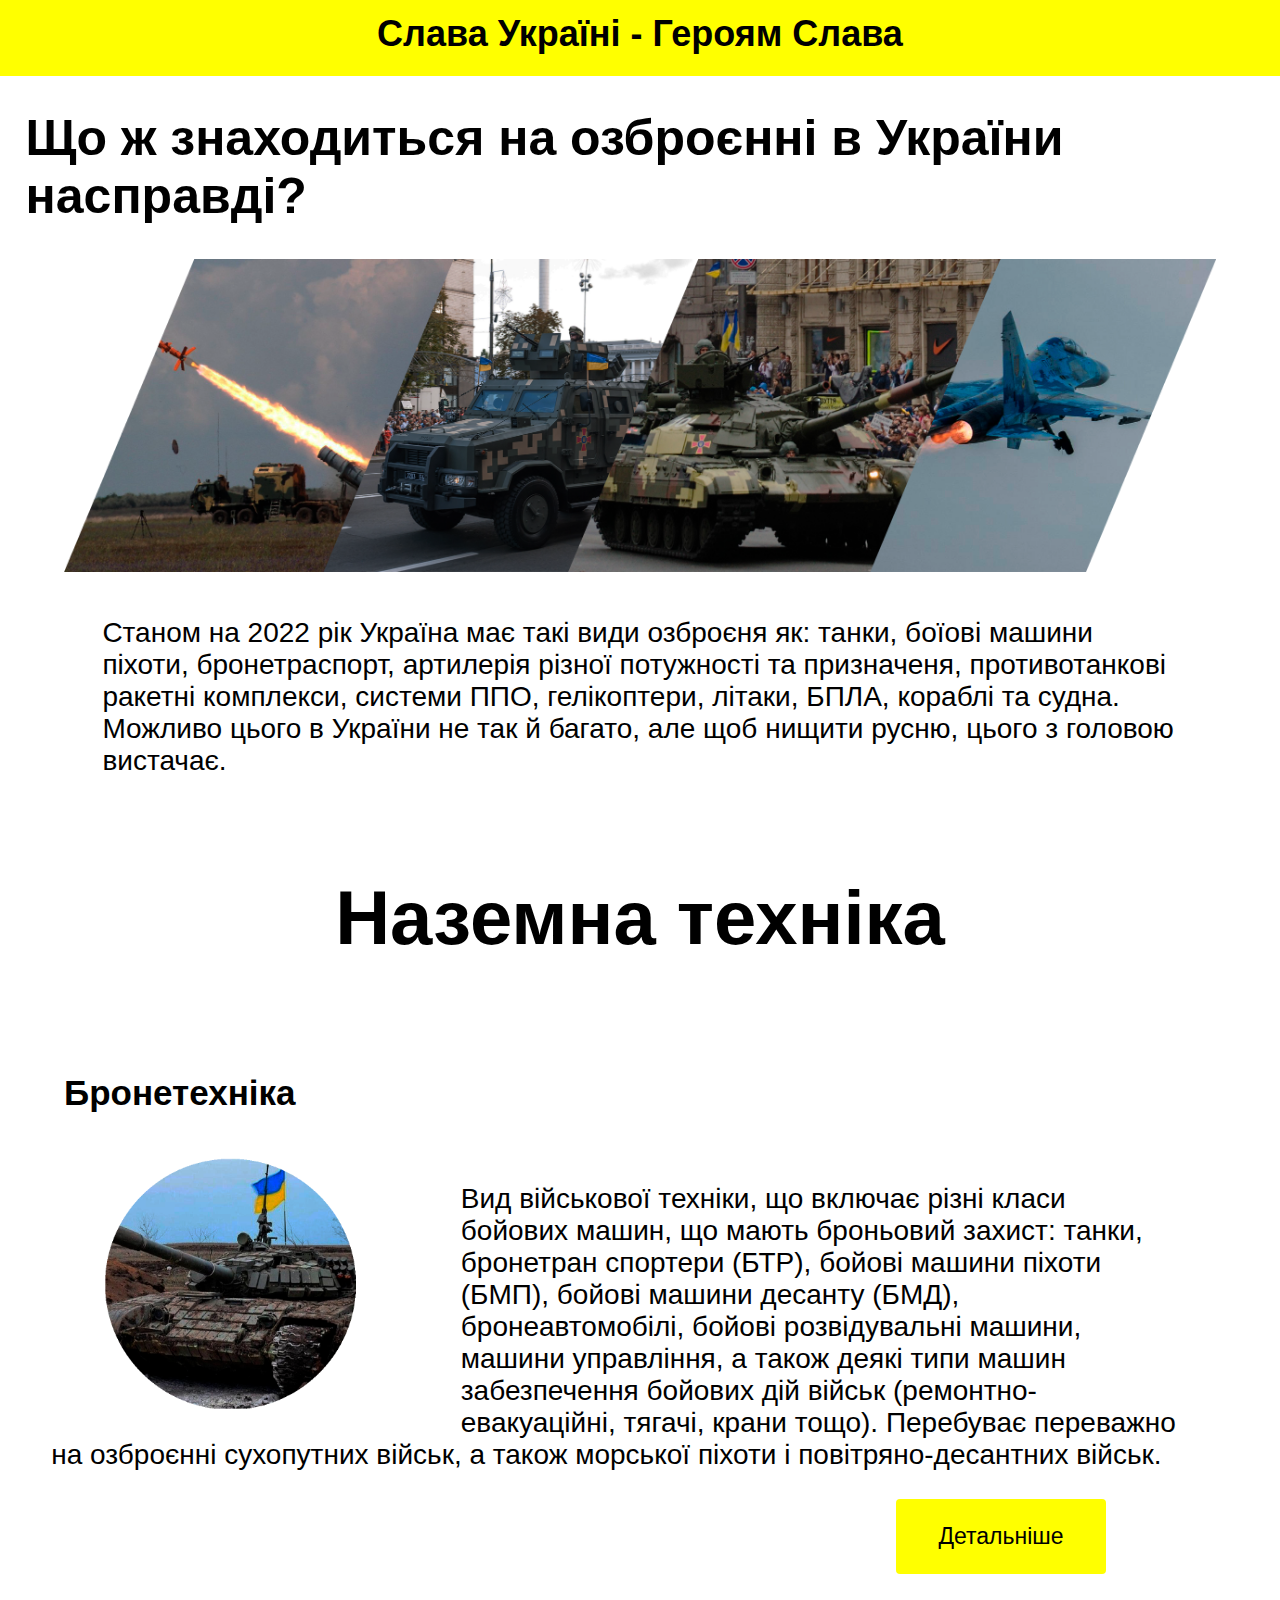
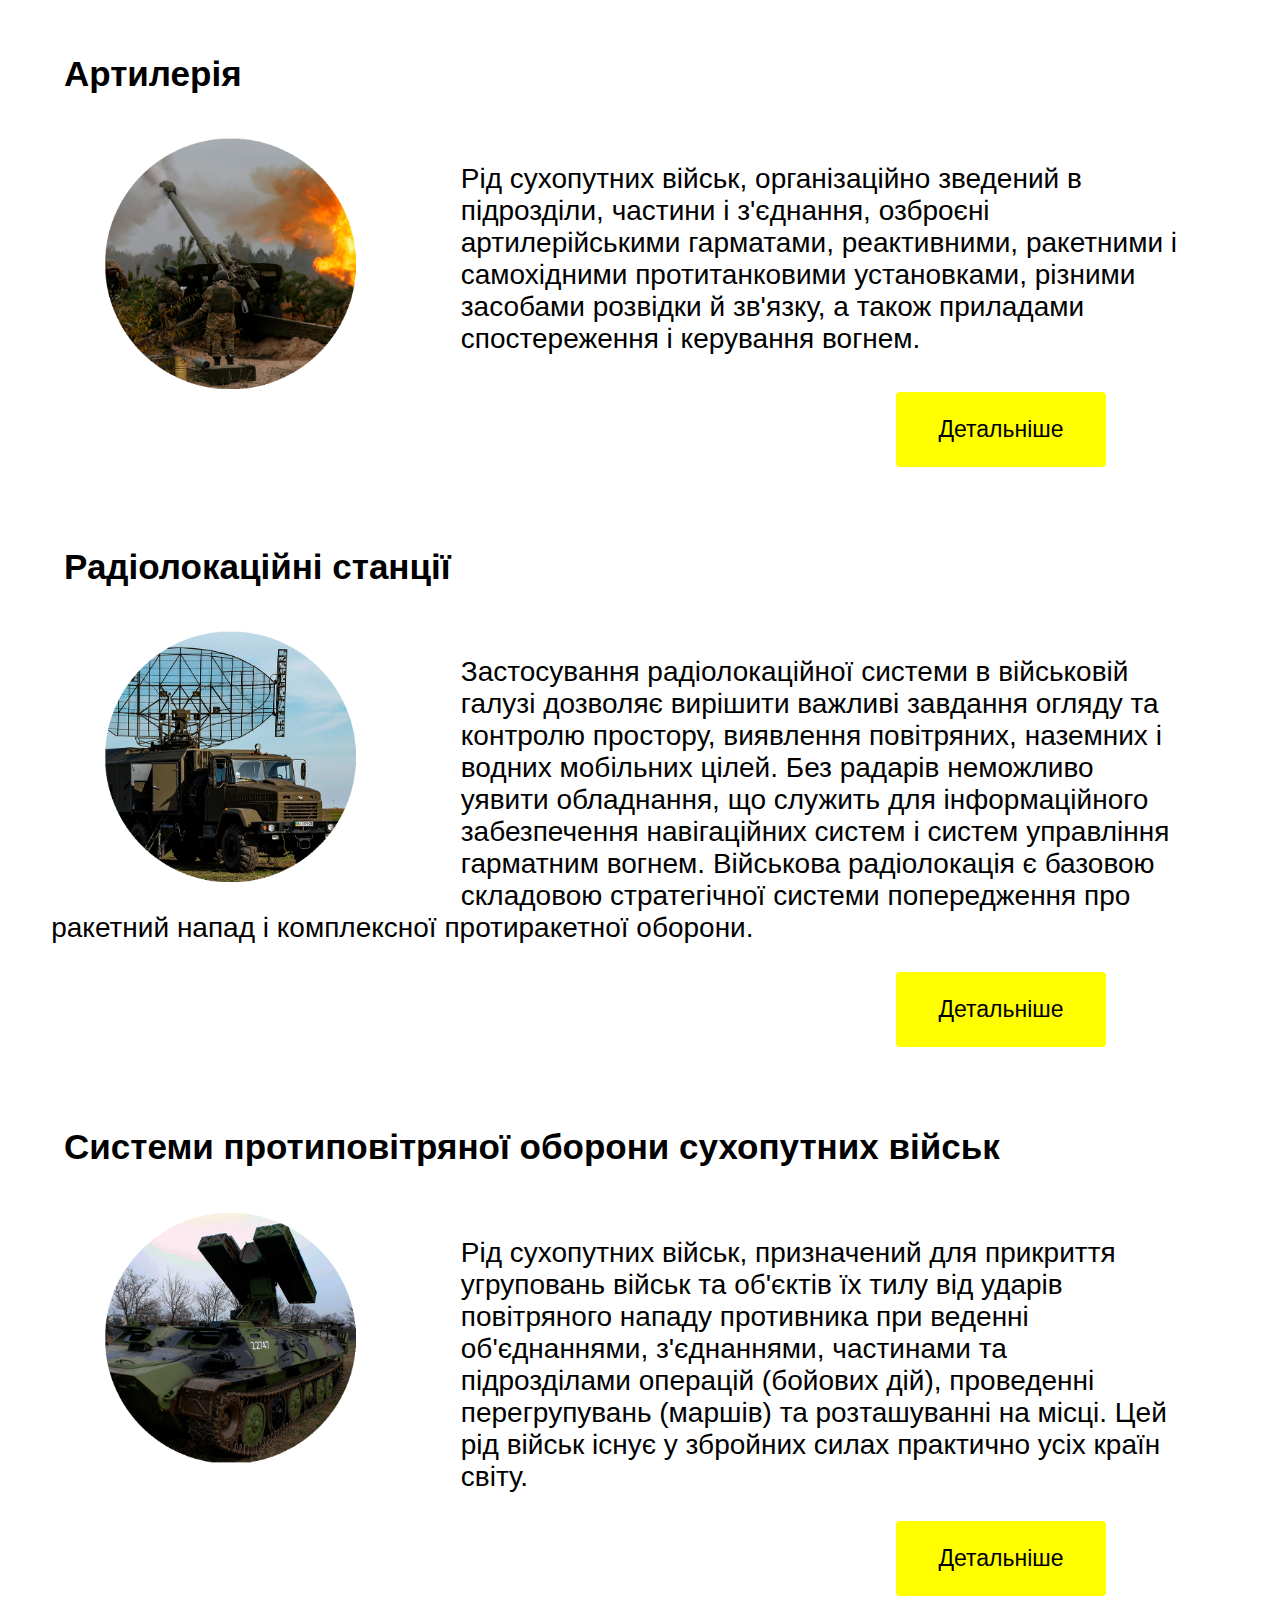
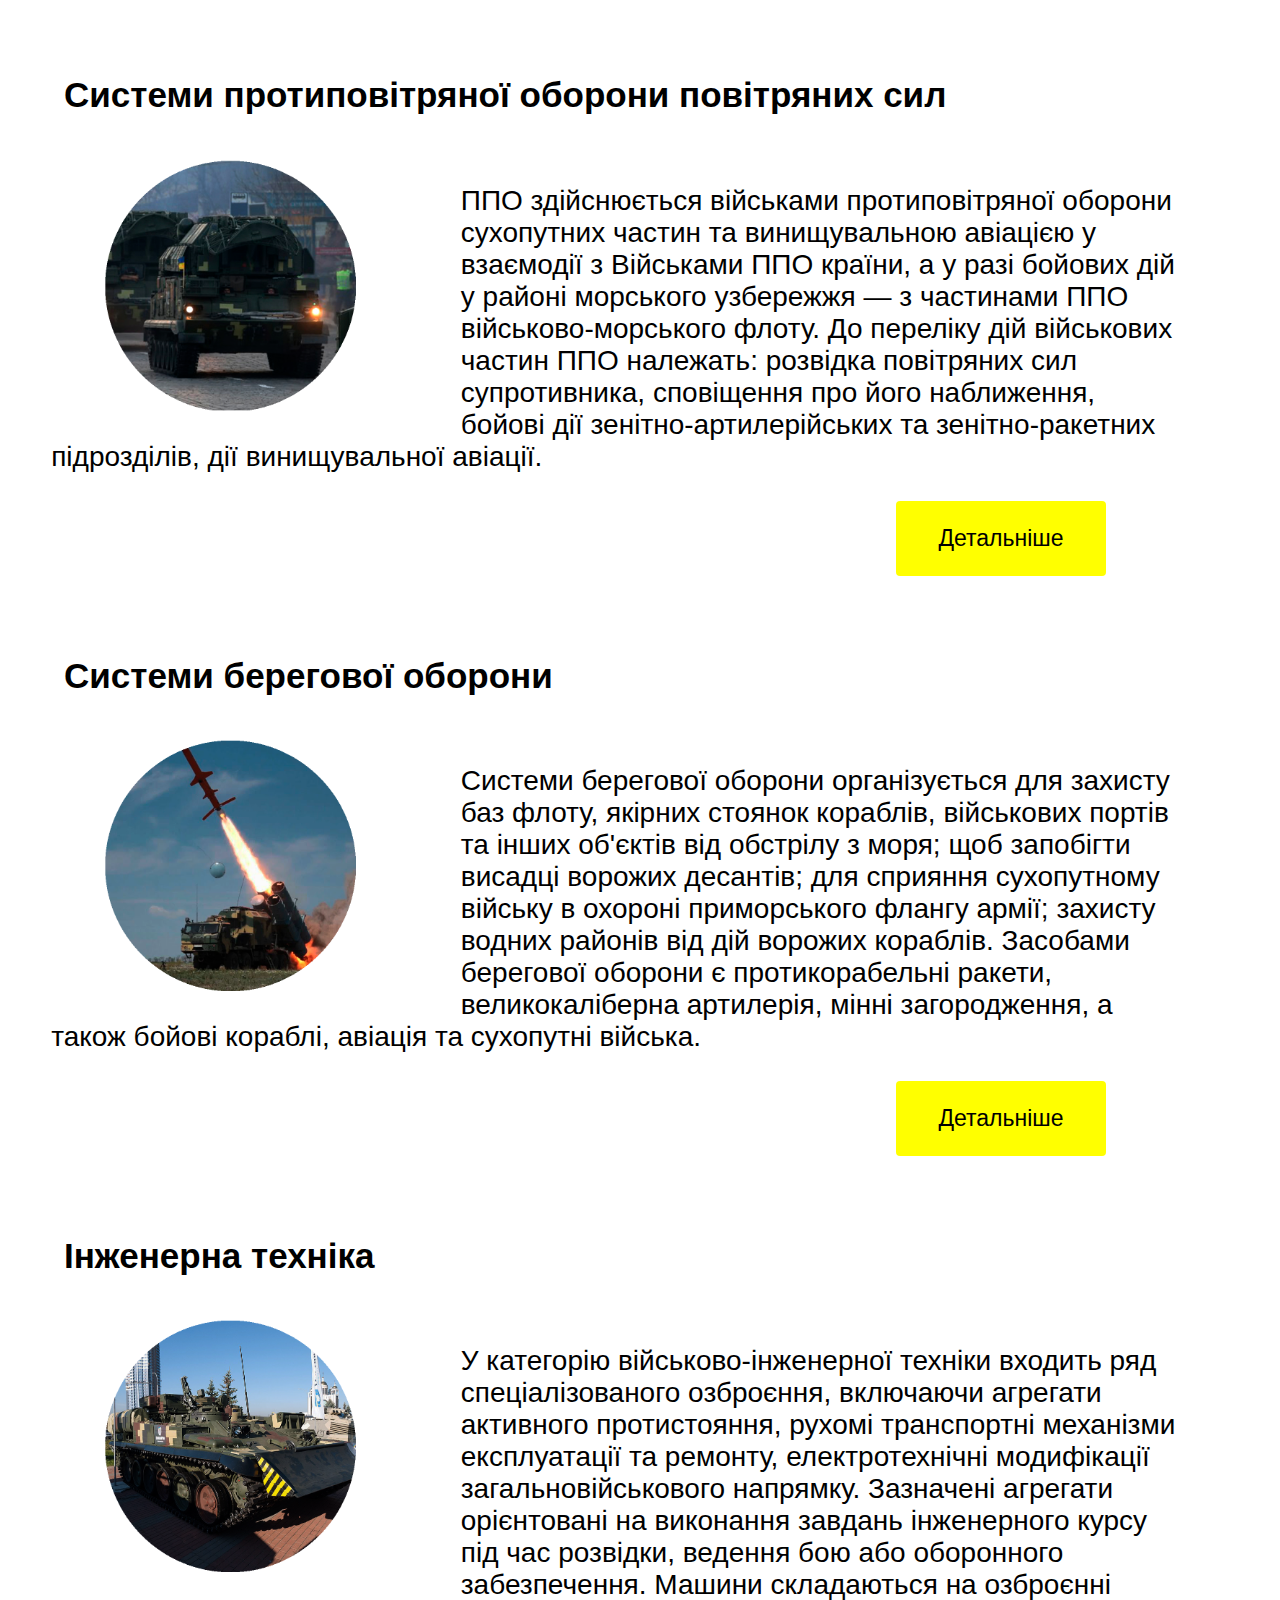
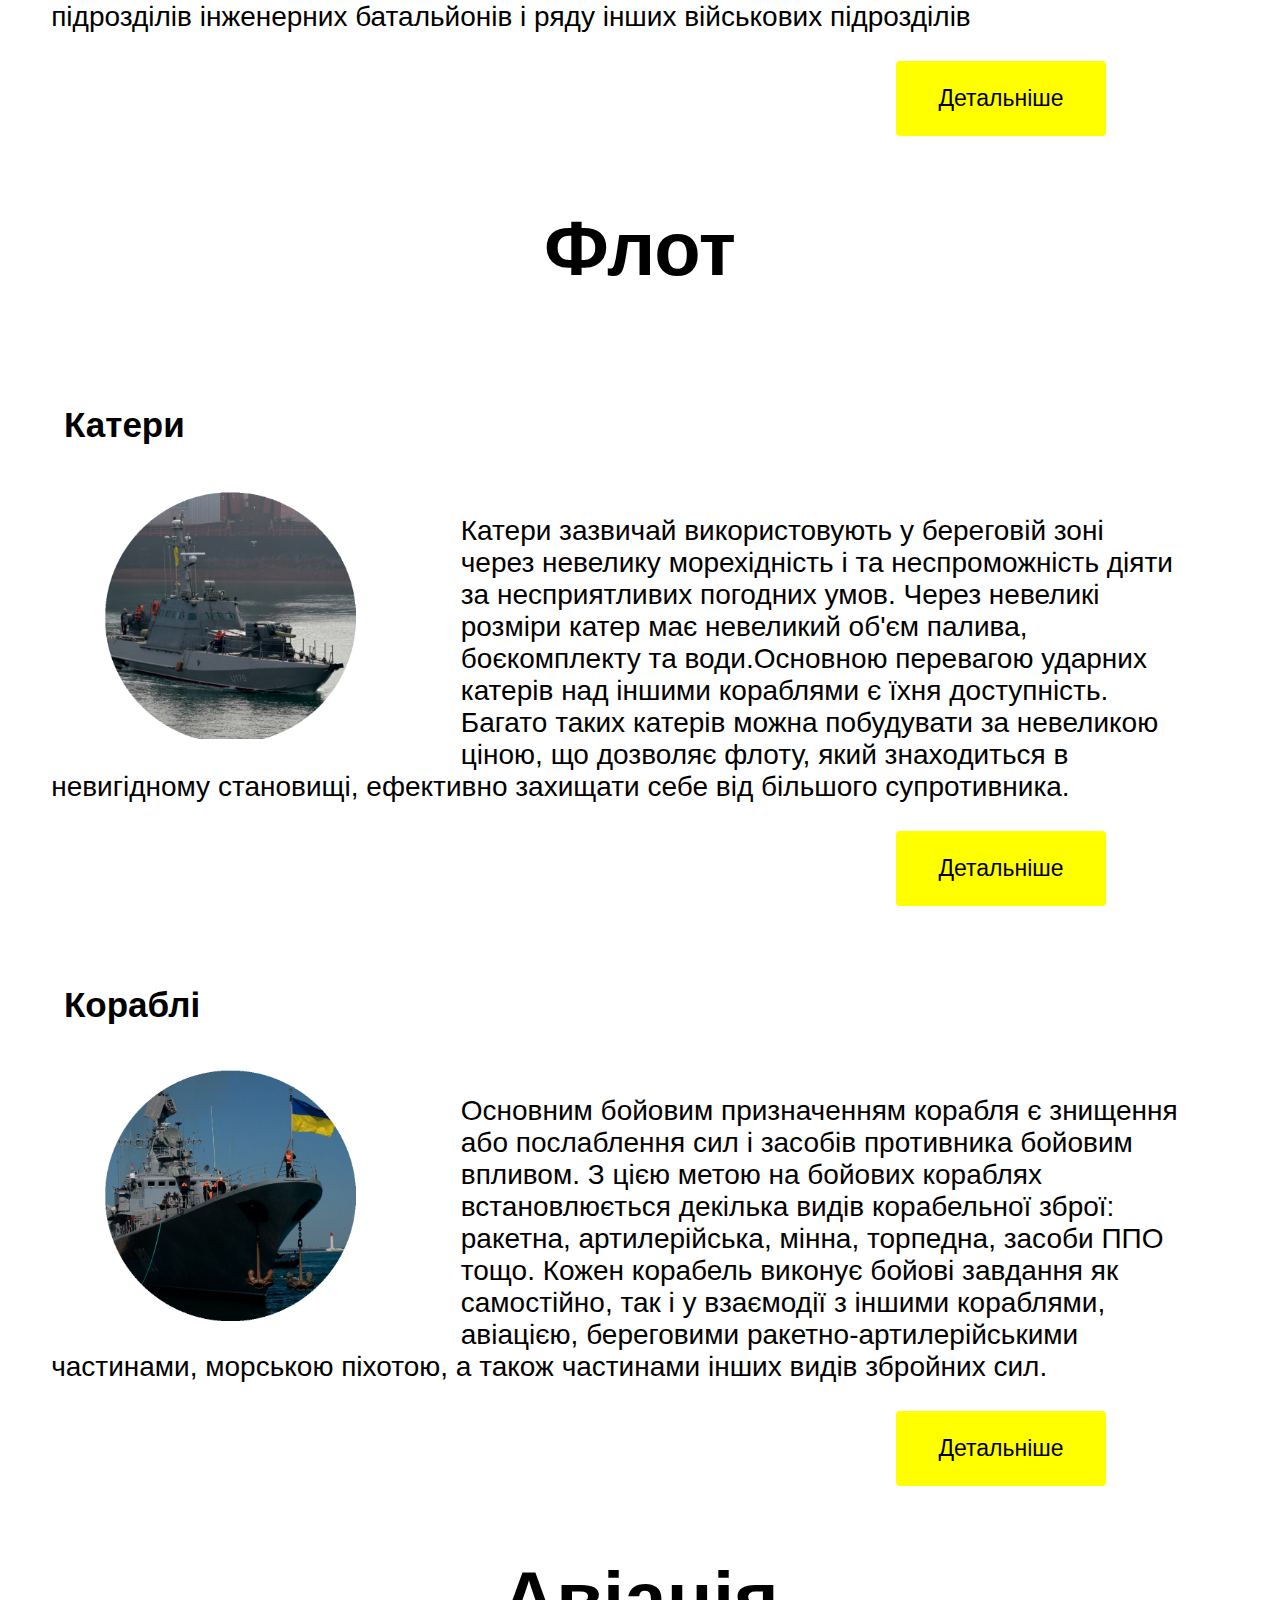
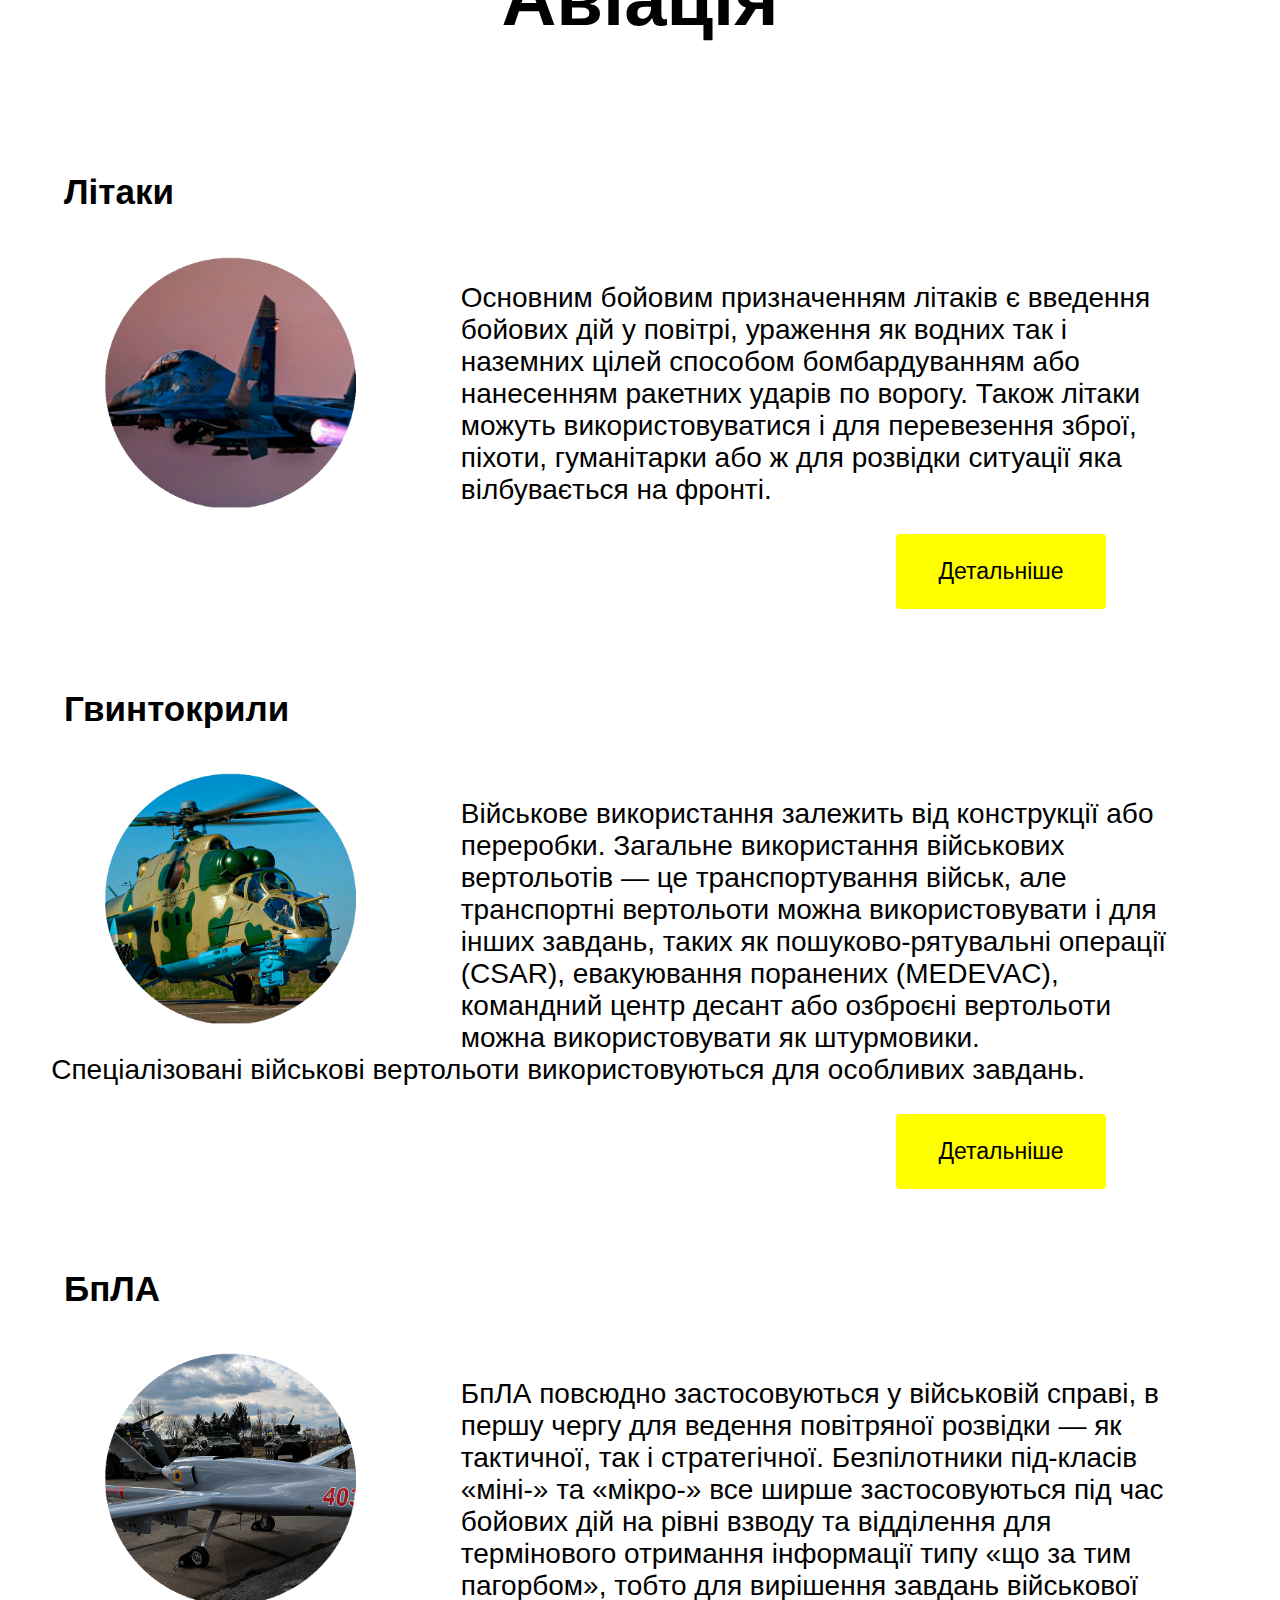
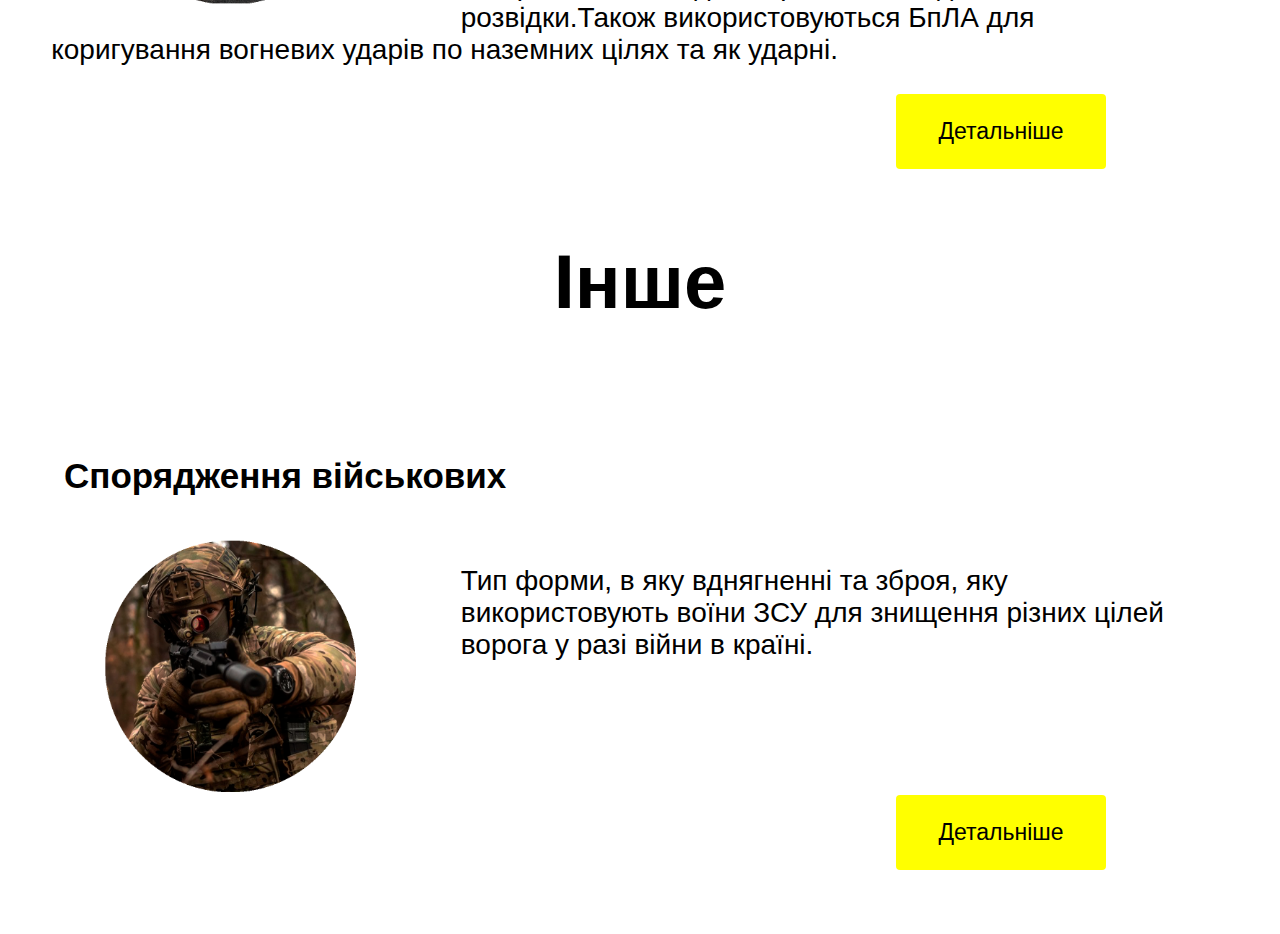
==== commit a6d3905b: "Add files via upload" ====
--- a/index.html
+++ b/index.html
@@ -227,6 +227,91 @@
     <h1>Авіація</h1>
 </div>
 
+<br>
+
+<div class="text1">
+    <h1>Літаки</h1>
+        <br>
+    <img src="plane.png" width="20%" >
+
+    <p>
+        Основним бойовим призначенням літаків є введення бойових дій у повітрі, ураження як водних так і наземних цілей
+        способом бомбардуванням або нанесенням ракетних ударів по ворогу. Також літаки можуть використовуватися і для перевезення 
+        зброї, піхоти, гуманітарки або ж для розвідки ситуації яка вілбувається на фронті.
+    </p>
+</div>
+
+<div class="butn1">
+    <form action="plane.html">
+        <button>Детальніше</button>
+    </form>
+</div>
+
+<br>
+
+<div class="text1">
+    <h1>Гвинтокрили</h1>
+        <br>
+    <img src="heli.png" width="20%" >
+
+    <p>
+        Військове використання залежить від конструкції або переробки. Загальне використання військових вертольотів — це транспортування військ, 
+        але транспортні вертольоти можна використовувати і для інших завдань, таких як пошуково-рятувальні операції (CSAR), евакуювання поранених (MEDEVAC), 
+        командний центр десант або озброєні вертольоти можна використовувати як штурмовики. Спеціалізовані військові вертольоти використовуються для особливих завдань.
+    </p>
+</div>
+
+<div class="butn1">
+    <form action="heli.html">
+        <button>Детальніше</button>
+    </form>
+</div>
+
+<br>
+
+<div class="text1">
+    <h1>БпЛА</h1>
+        <br>
+    <img src="bpla.png" width="20%" >
+
+    <p>
+        БпЛА повсюдно застосовуються у військовій справі, 
+        в першу чергу для ведення повітряної розвідки — як тактичної, так і стратегічної. Безпілотники під-класів «міні-» та «мікро-» все 
+        ширше застосовуються під час бойових дій на рівні взводу та відділення для термінового отримання інформації типу «що за тим 
+        пагорбом», тобто для вирішення завдань військової розвідки.Також використовуються БпЛА для коригування вогневих ударів по 
+        наземних цілях та як ударні.
+    </p>
+</div>
+
+<div class="butn1">
+    <form action="bpla.html">
+        <button>Детальніше</button>
+    </form>
+</div>
+
+<br>
+
+<div class="ph">
+    <h1>Інше</h1>
+</div>
+
+<br>
+
+<div class="text1">
+    <h1>Спорядження військових</h1>
+        <br>
+    <img src="svu.png" width="20%" >
+
+    <p>
+        Тип форми, в яку вднягненні та зброя, яку використовують воїни ЗСУ для знищення різних цілей ворога у разі війни в країні.
+    </p>
+</div>
+
+<div class="butn1">
+    <form action="amun.html">
+        <button>Детальніше</button>
+    </form>
+</div>
 
     
 </body>
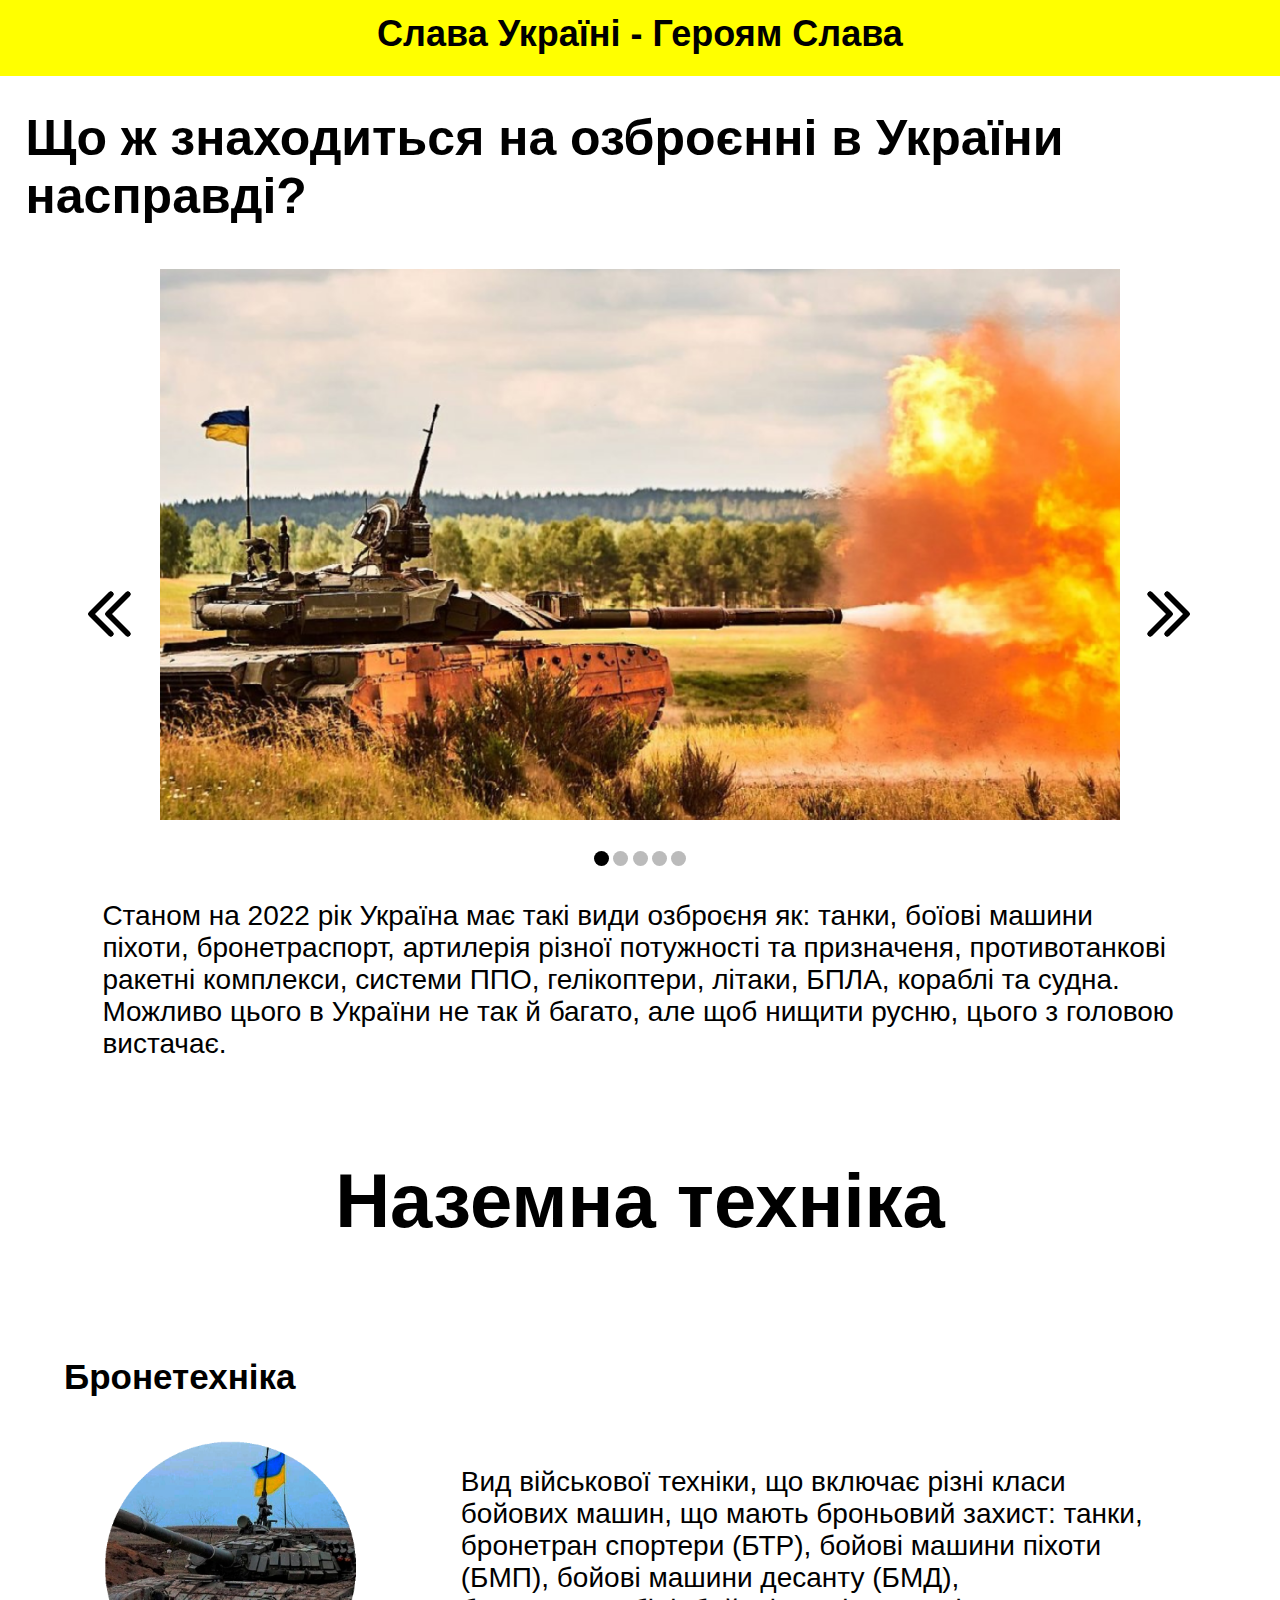
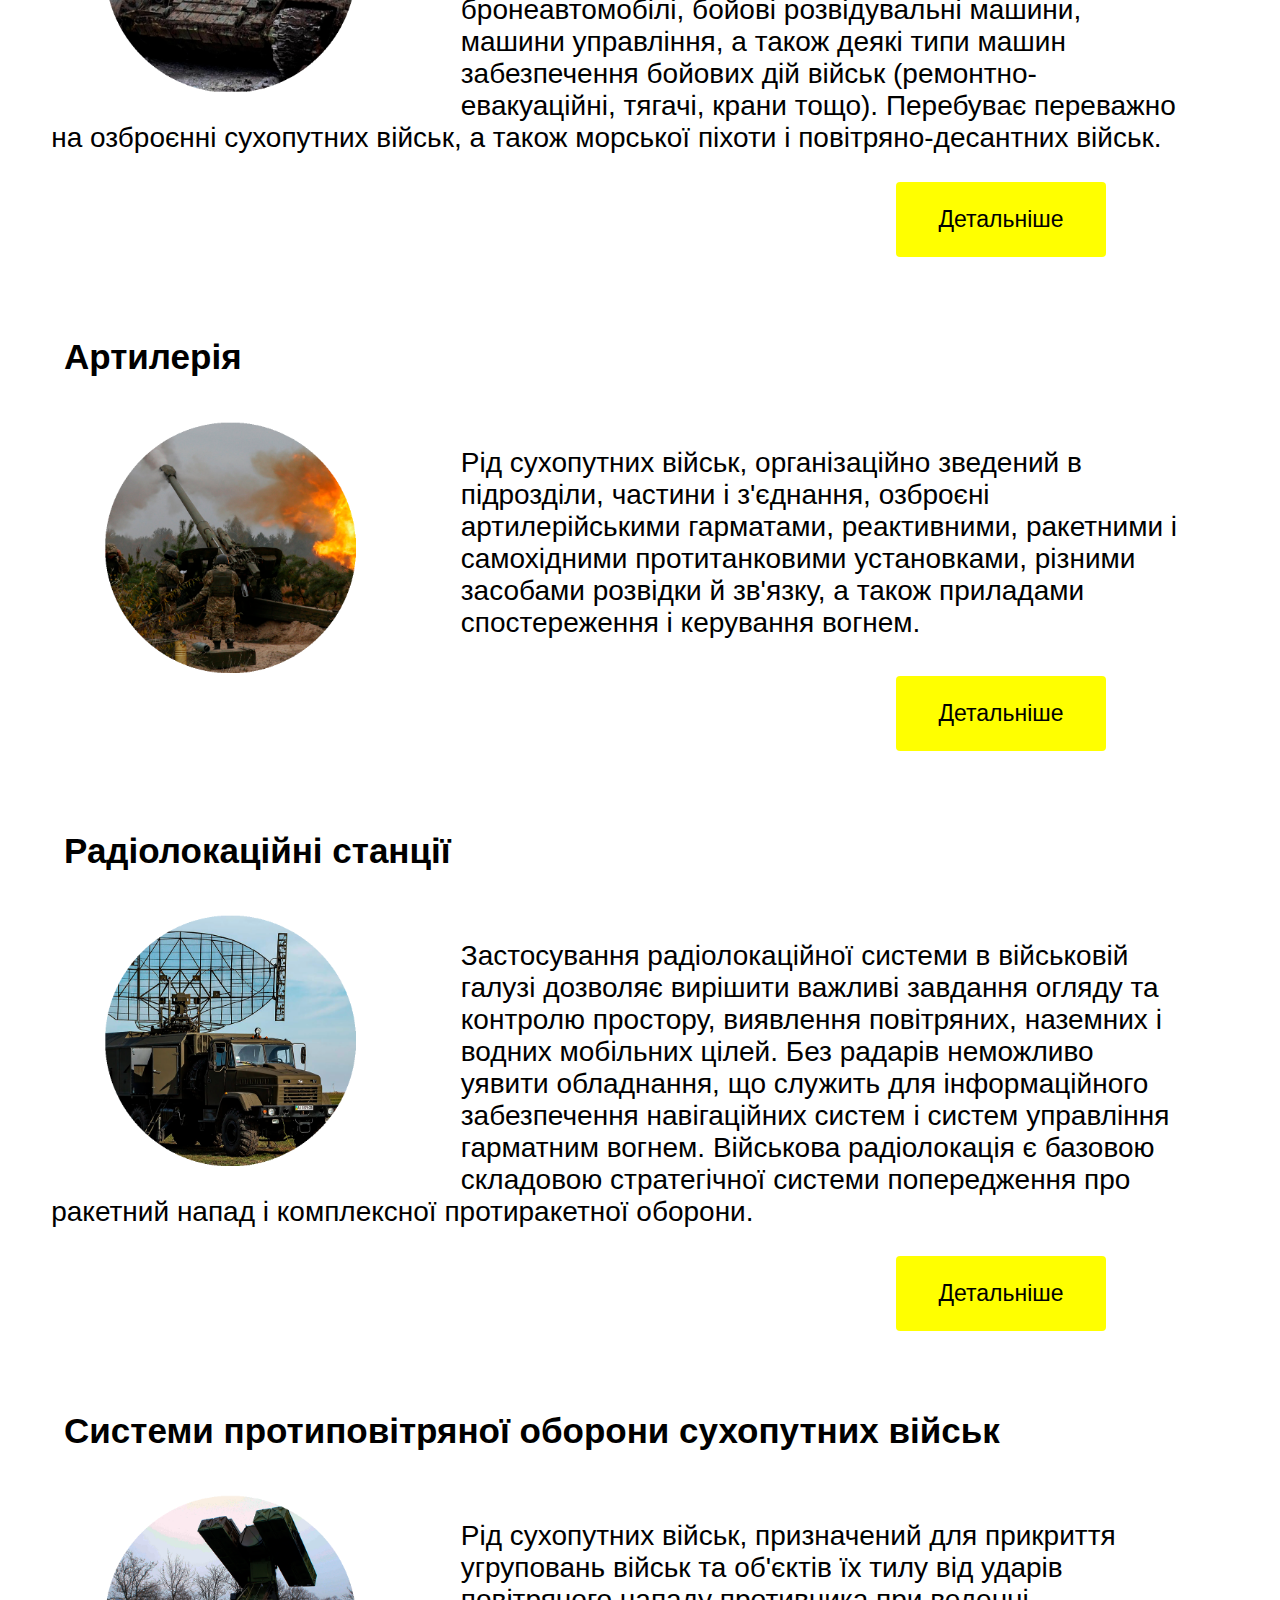
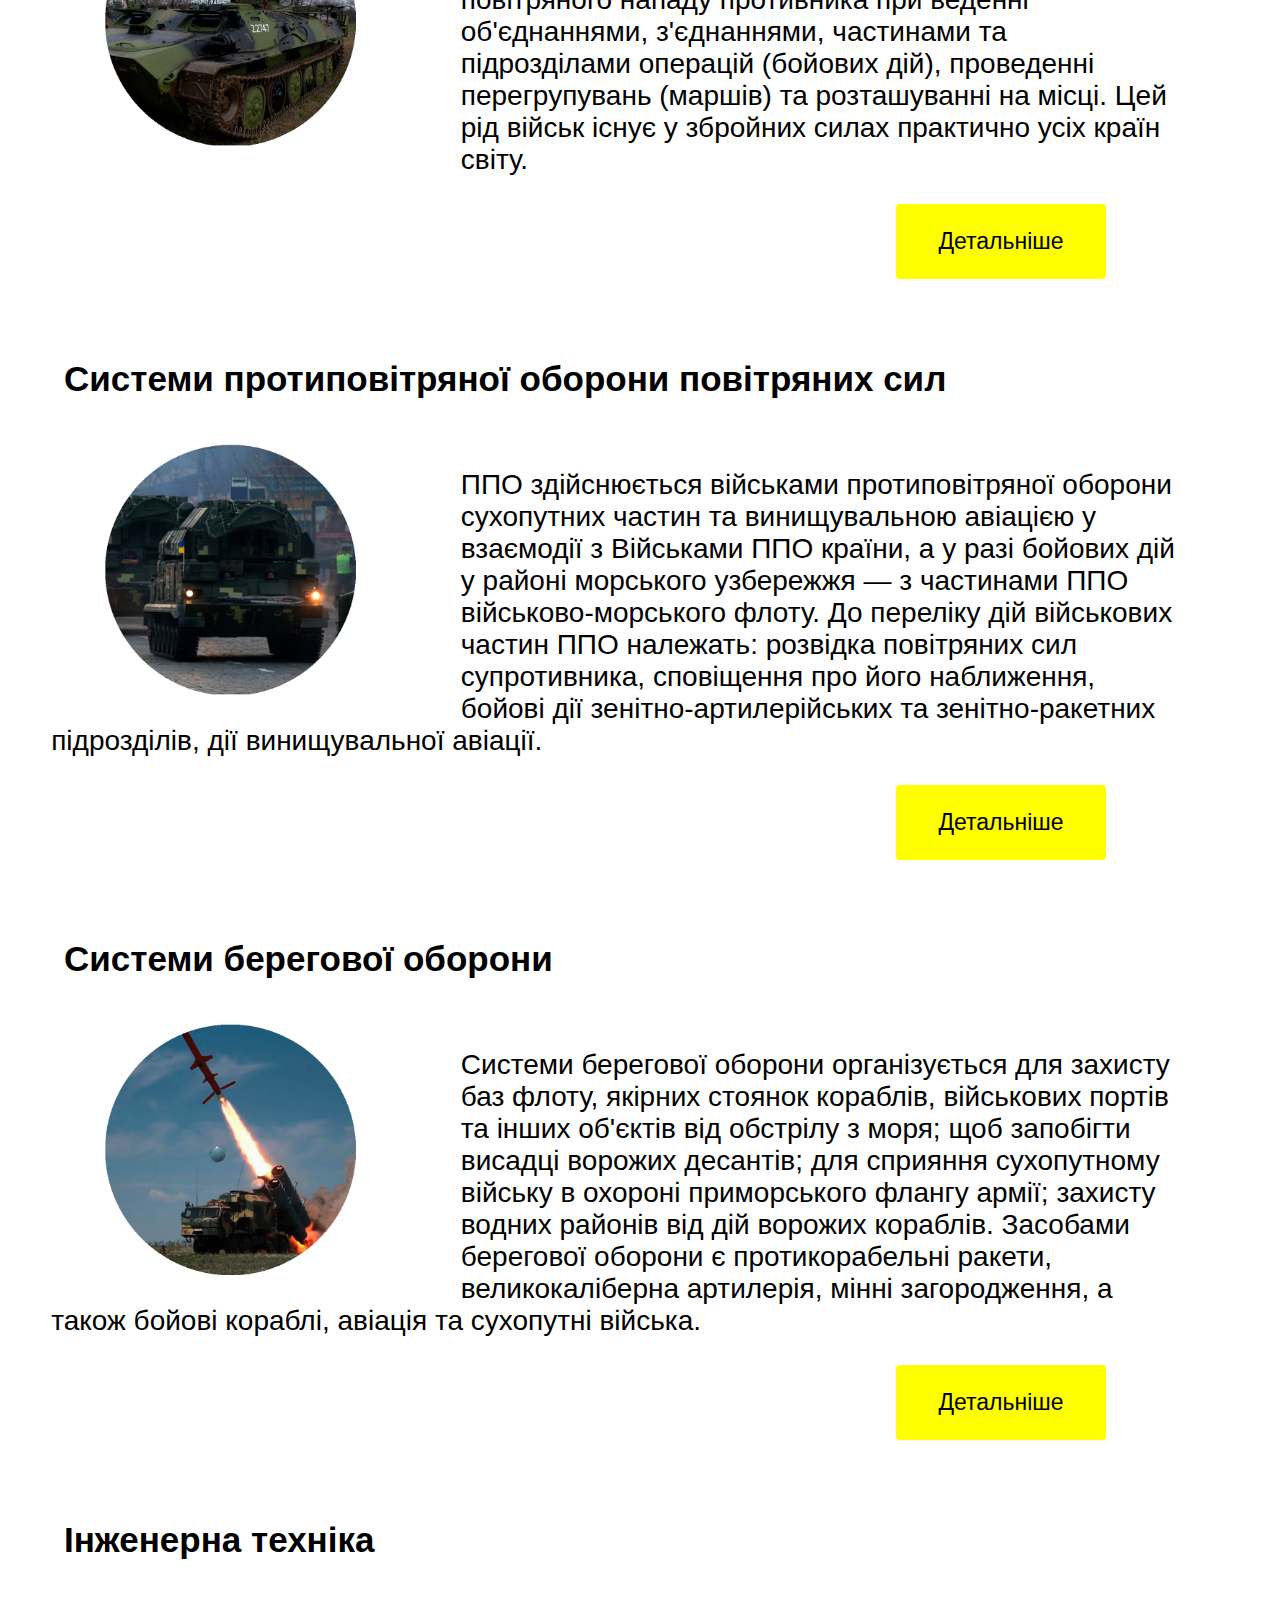
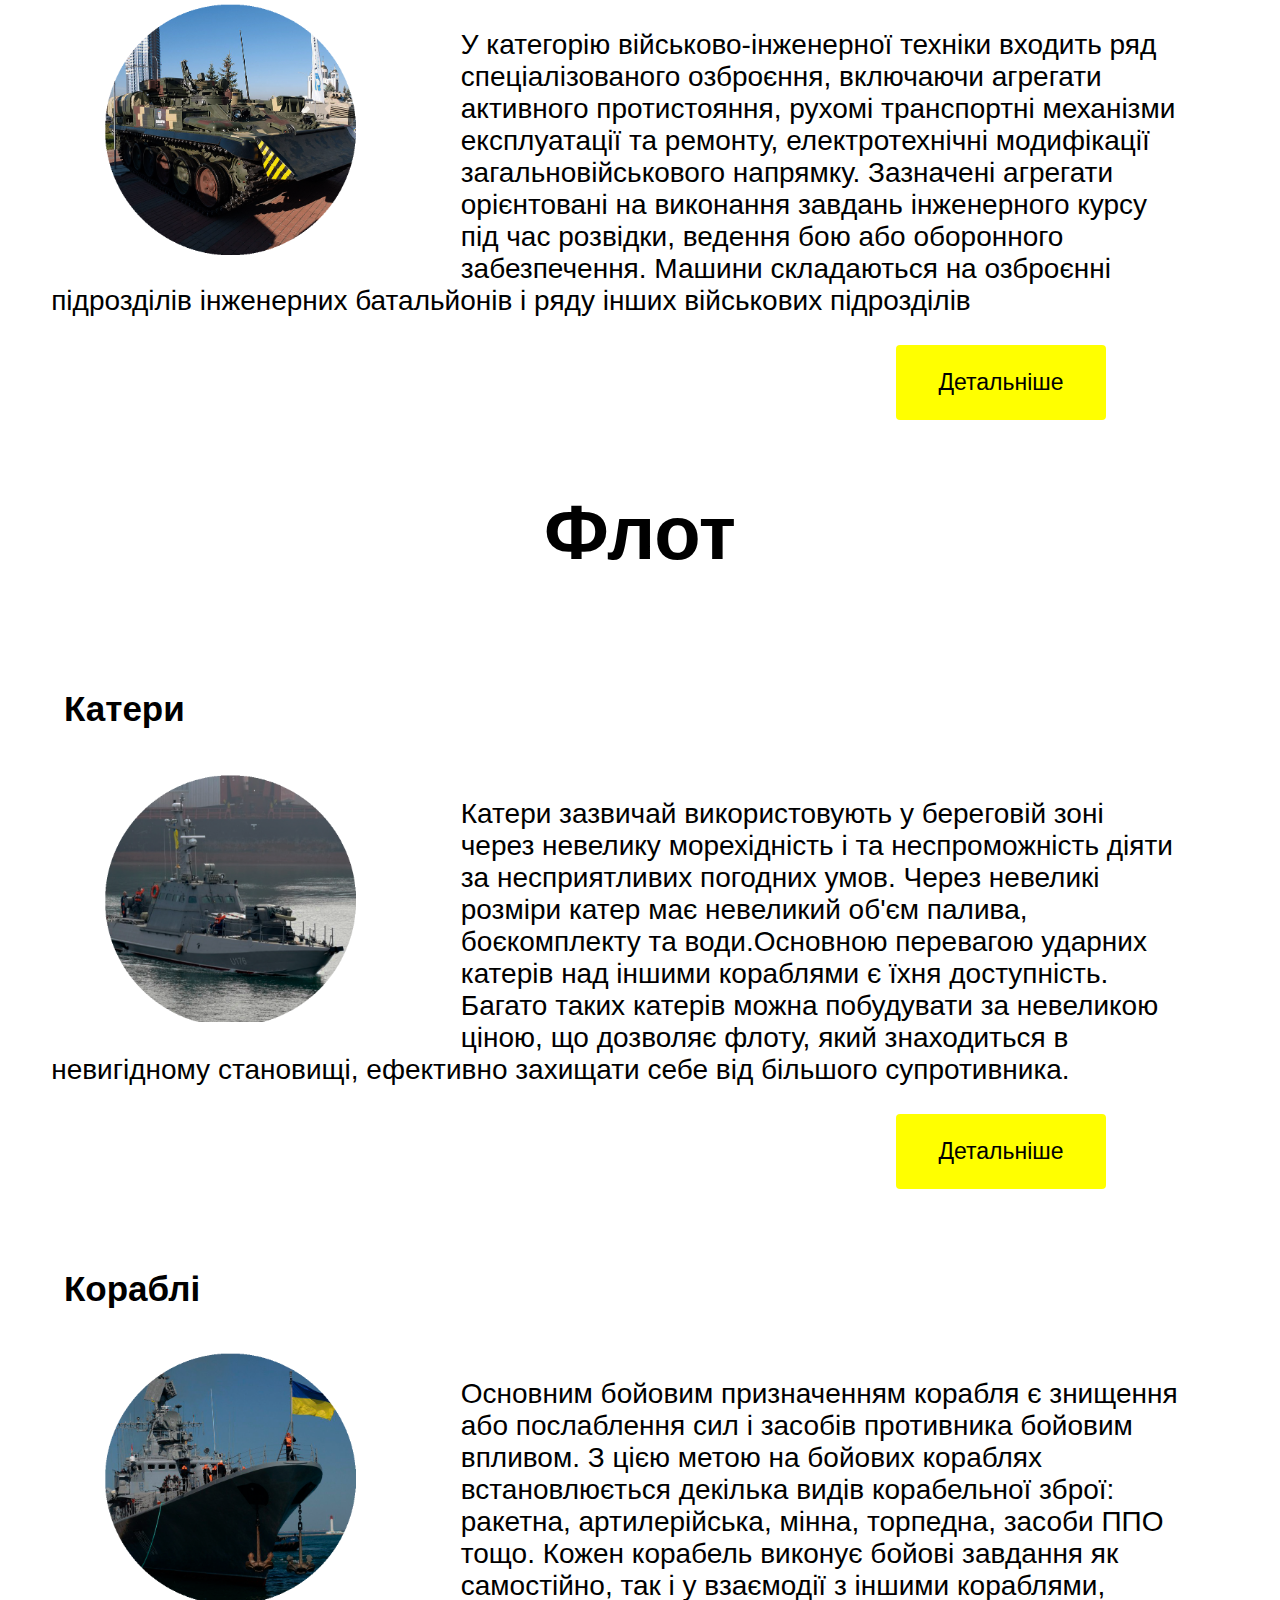
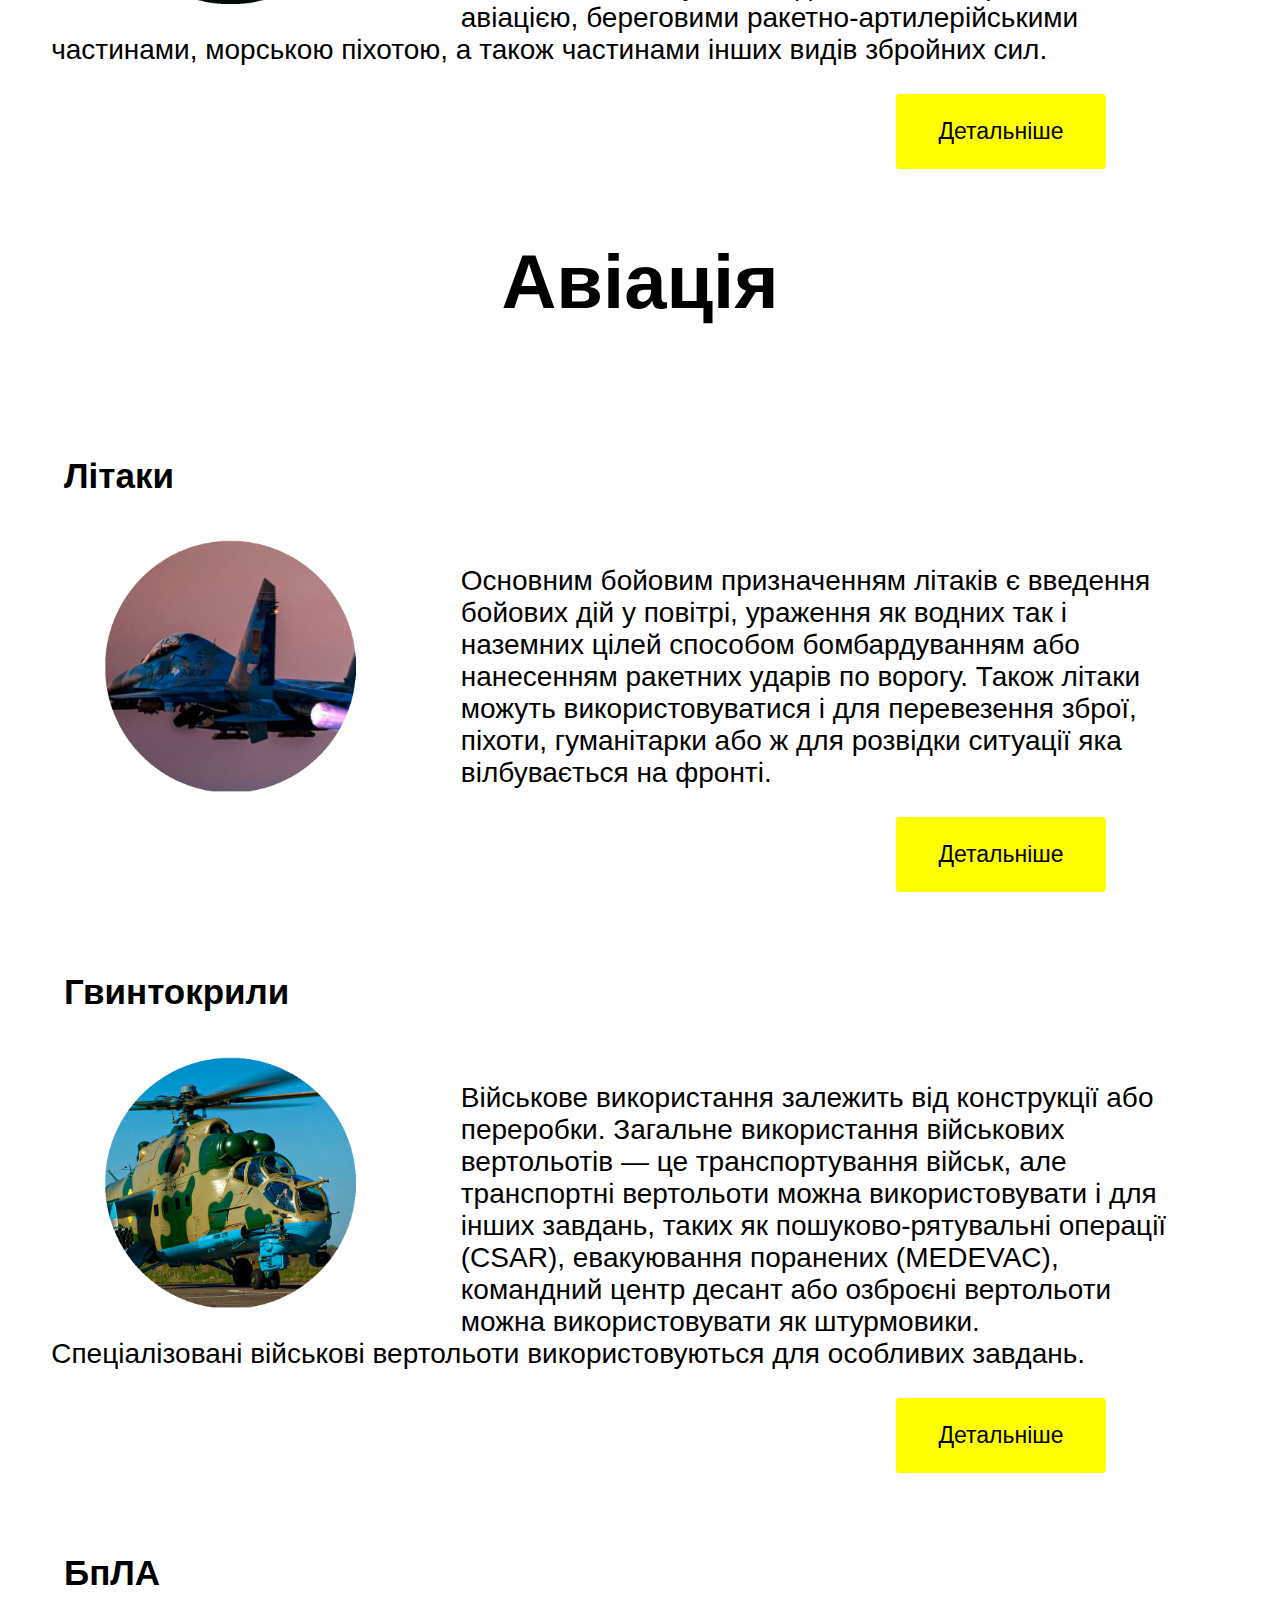
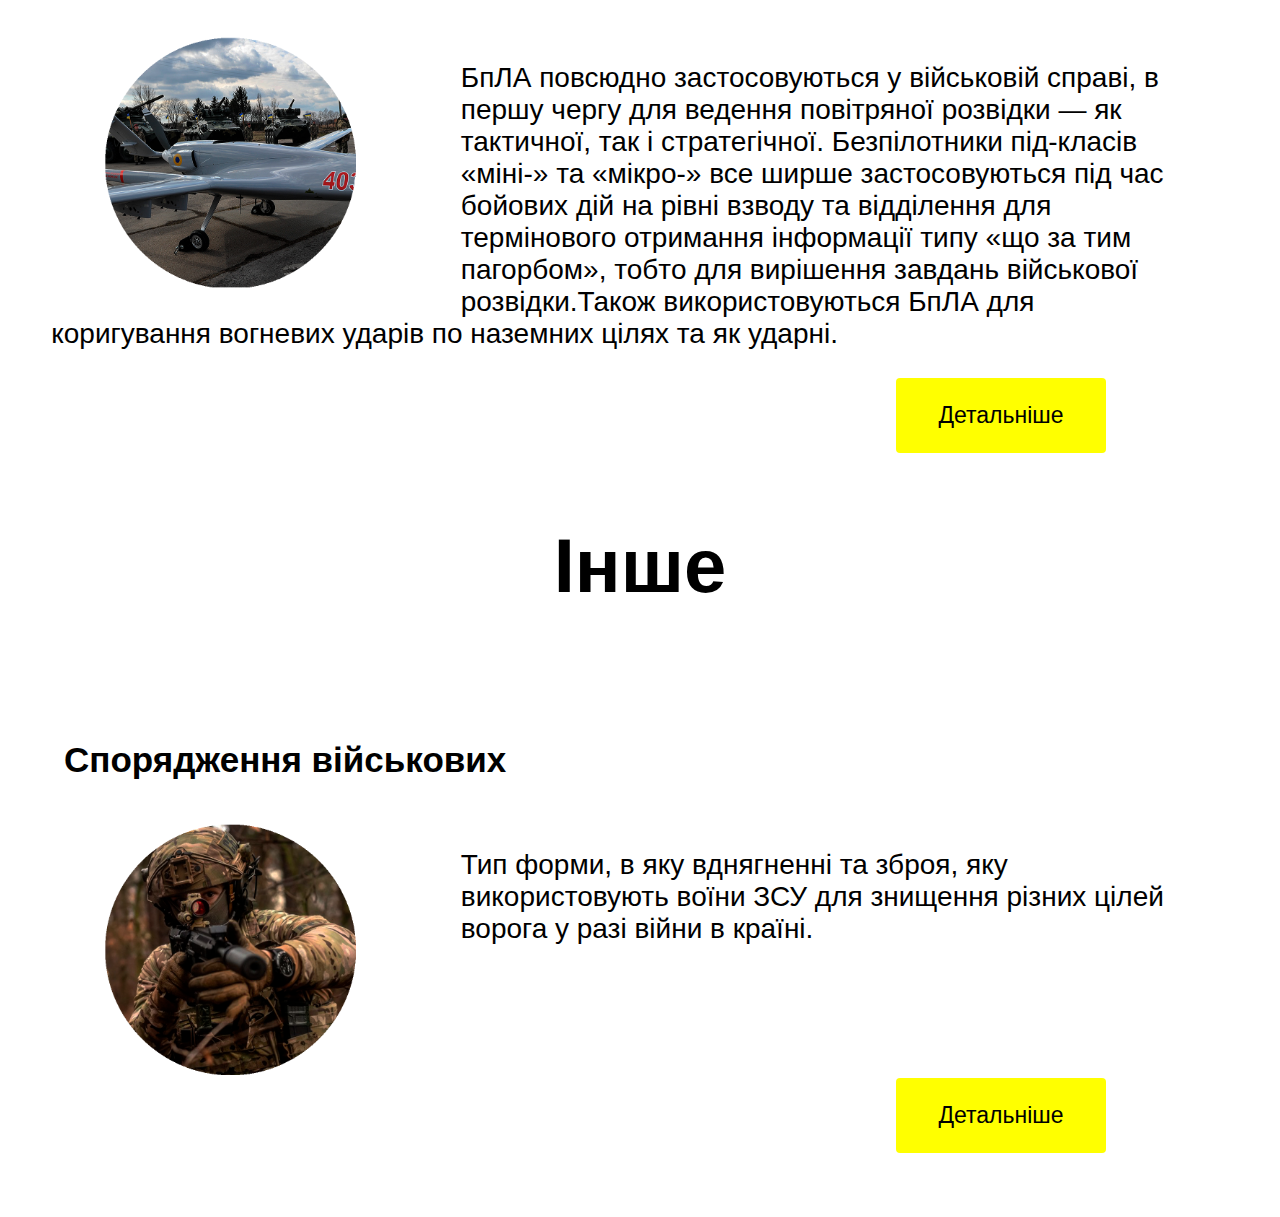
==== commit 3f413fda: "Add files via upload" ====
--- a/index.html
+++ b/index.html
@@ -10,9 +10,44 @@
     <h1 class="start">Слава Україні - Героям Слава</h1>
     <h1 class="top1">Що ж знаходиться на озброєнні в України насправді?</h1>
 
-<div class="img1">
-    <img src="all.png" width="90%" >
-</div>
+    <div class="all">
+        <input checked type="radio" name="respond" id="desktop">
+            <article id="slider">
+                <input checked type="radio" name="slider" id="switch1">
+                <input  type="radio" name="slider" id="switch2">
+                <input  type="radio" name="slider" id="switch3">
+                <input  type="radio" name="slider" id="switch4">
+                <input  type="radio" name="slider" id="switch5">
+
+                <div id="slides">
+                    <div id="overflow">
+                        <div class="image">
+                            <article><img src="oplot.png"></article>
+                            <article><img src="neprun.png"></article>
+                            <article><img src="kozak.png"></article>
+                            <article><img src="mig.png"></article>
+                            <article><img src="armyboat.png"></article>
+                        </div>
+                    </div>
+                </div>
+                <div id="controls">
+                    <label for="switch1"></label>
+                    <label for="switch2"></label>
+                    <label for="switch3"></label>
+                    <label for="switch4"></label>
+                    <label for="switch5"></label>
+                </div>
+
+                <div id="active">
+                    <label for="switch1"></label>
+                    <label for="switch2"></label>
+                    <label for="switch3"></label>
+                    <label for="switch4"></label>
+                    <label for="switch5"></label>
+                </div>
+            </article>
+
+    </div>
 
 <div class="text0">
     <p>
--- a/main.css
+++ b/main.css
@@ -77,3 +77,135 @@
     text-align: center;
     font-size: 38px; 
 }
+
+#slider{
+    position: relative;
+    text-align: center;
+    top: 10px;
+}
+
+#slider{
+    margin: 0 auto;
+}
+
+#slides article{
+    width: 20%;
+    float: left;
+}
+
+#slides .image{
+    width: 500%;
+    line-height: 0;
+}
+
+#overflow{
+    width: 100%;
+    overflow: hidden;
+}
+
+article img{
+    width: 100%;
+}
+
+#desktop:checked ~ #slider{
+    max-width: 960px;
+}
+
+#switch1:checked ~ #controls label:nth-child(5),
+#switch2:checked ~ #controls label:nth-child(1),
+#switch3:checked ~ #controls label:nth-child(2),
+#switch4:checked ~ #controls label:nth-child(3),
+#switch5:checked ~ #controls label:nth-child(4){
+    background: url('left.png') no-repeat;
+    float: left;
+    margin: 0 0 0 -84px;
+    display: block;
+    height: 68px;
+    width: 68px;
+}
+
+#switch1:checked ~ #controls label:nth-child(2),
+#switch2:checked ~ #controls label:nth-child(3),
+#switch3:checked ~ #controls label:nth-child(4),
+#switch4:checked ~ #controls label:nth-child(5),
+#switch5:checked ~ #controls label:nth-child(1){
+    background: url('right.png') no-repeat;
+    float: right;
+    margin: 0 -84px 0 0;
+    display: block;
+    height: 68px;
+    width: 68px;
+}
+
+label, a{
+    cursor: pointer;
+}
+
+.all input{
+    display: none;
+}
+
+#switch1:checked ~ #slides .image{
+    margin-left: 0;
+}
+
+#switch2:checked ~ #slides .image{
+    margin-left: -100%;
+}
+
+#switch3:checked ~ #slides .image{
+    margin-left: -200%;
+}
+
+#switch4:checked ~ #slides .image{
+    margin-left: -300%;
+}
+
+#switch5:checked ~ #slides .image{
+    margin-left: -400%;
+}
+
+#controls{
+    margin: -25% 0 0 0;
+    width: 100%;
+    height: 50px;
+}
+
+#active label{
+    border-radius: 10px;
+    display: inline-block;
+    width: 15px;
+    height: 15px;
+    background: #bbb;
+}
+
+#active{
+    margin: 23% 0 0;
+    text-align: center;
+}
+
+#active label:hover{
+    background: #000000;
+    border-color: #777 !important;
+}
+
+#switch1:checked ~ #active label:nth-child(1),
+#switch2:checked ~ #active label:nth-child(2),
+#switch3:checked ~ #active label:nth-child(3),
+#switch4:checked ~ #active label:nth-child(4),
+#switch5:checked ~ #active label:nth-child(5){
+    background: #000000;
+    border-color: #000000 !important;
+}
+
+#slides .image{
+    transition: all 800ms cubic-bezier(0.770, 0.000, 0.175, 1.000);
+}
+
+#controls label:hover{
+    opacity: 0.6;
+}
+
+#controls label{
+    transition: opacity 0.2s ease-out;
+}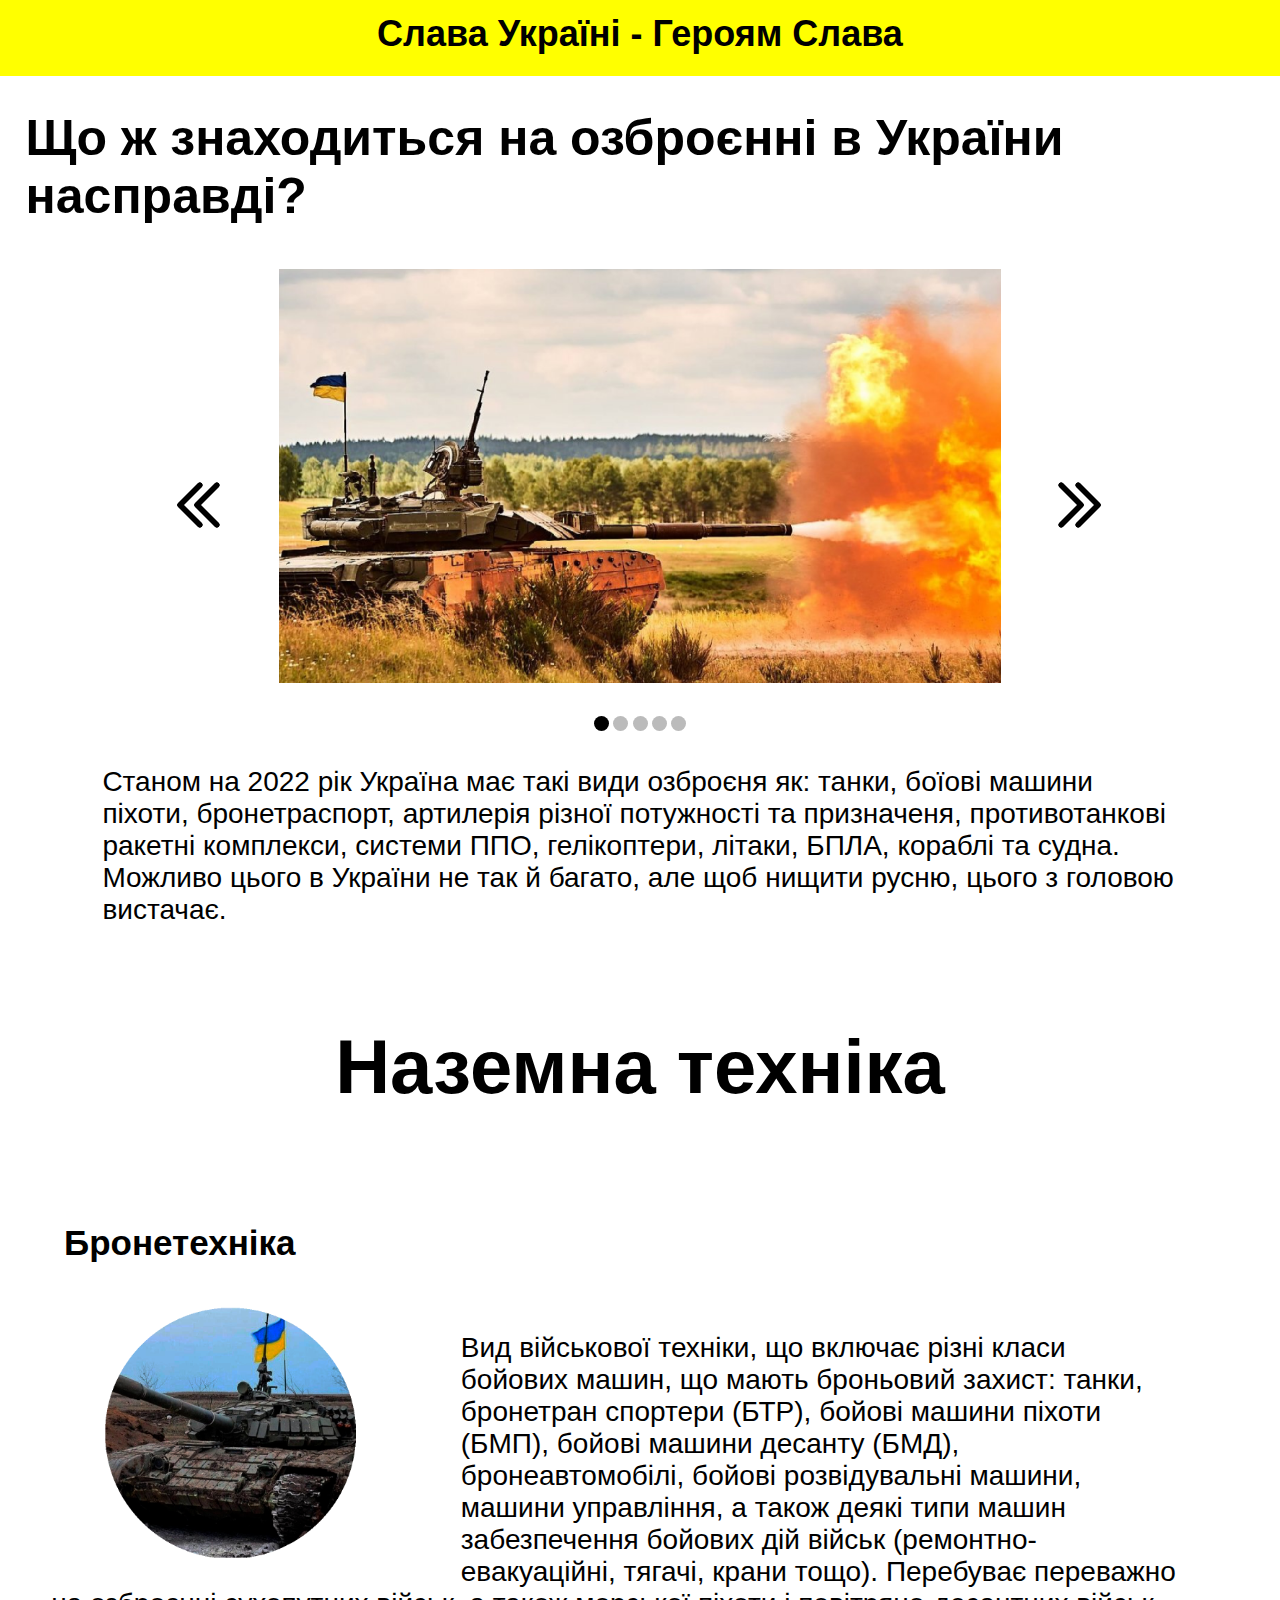
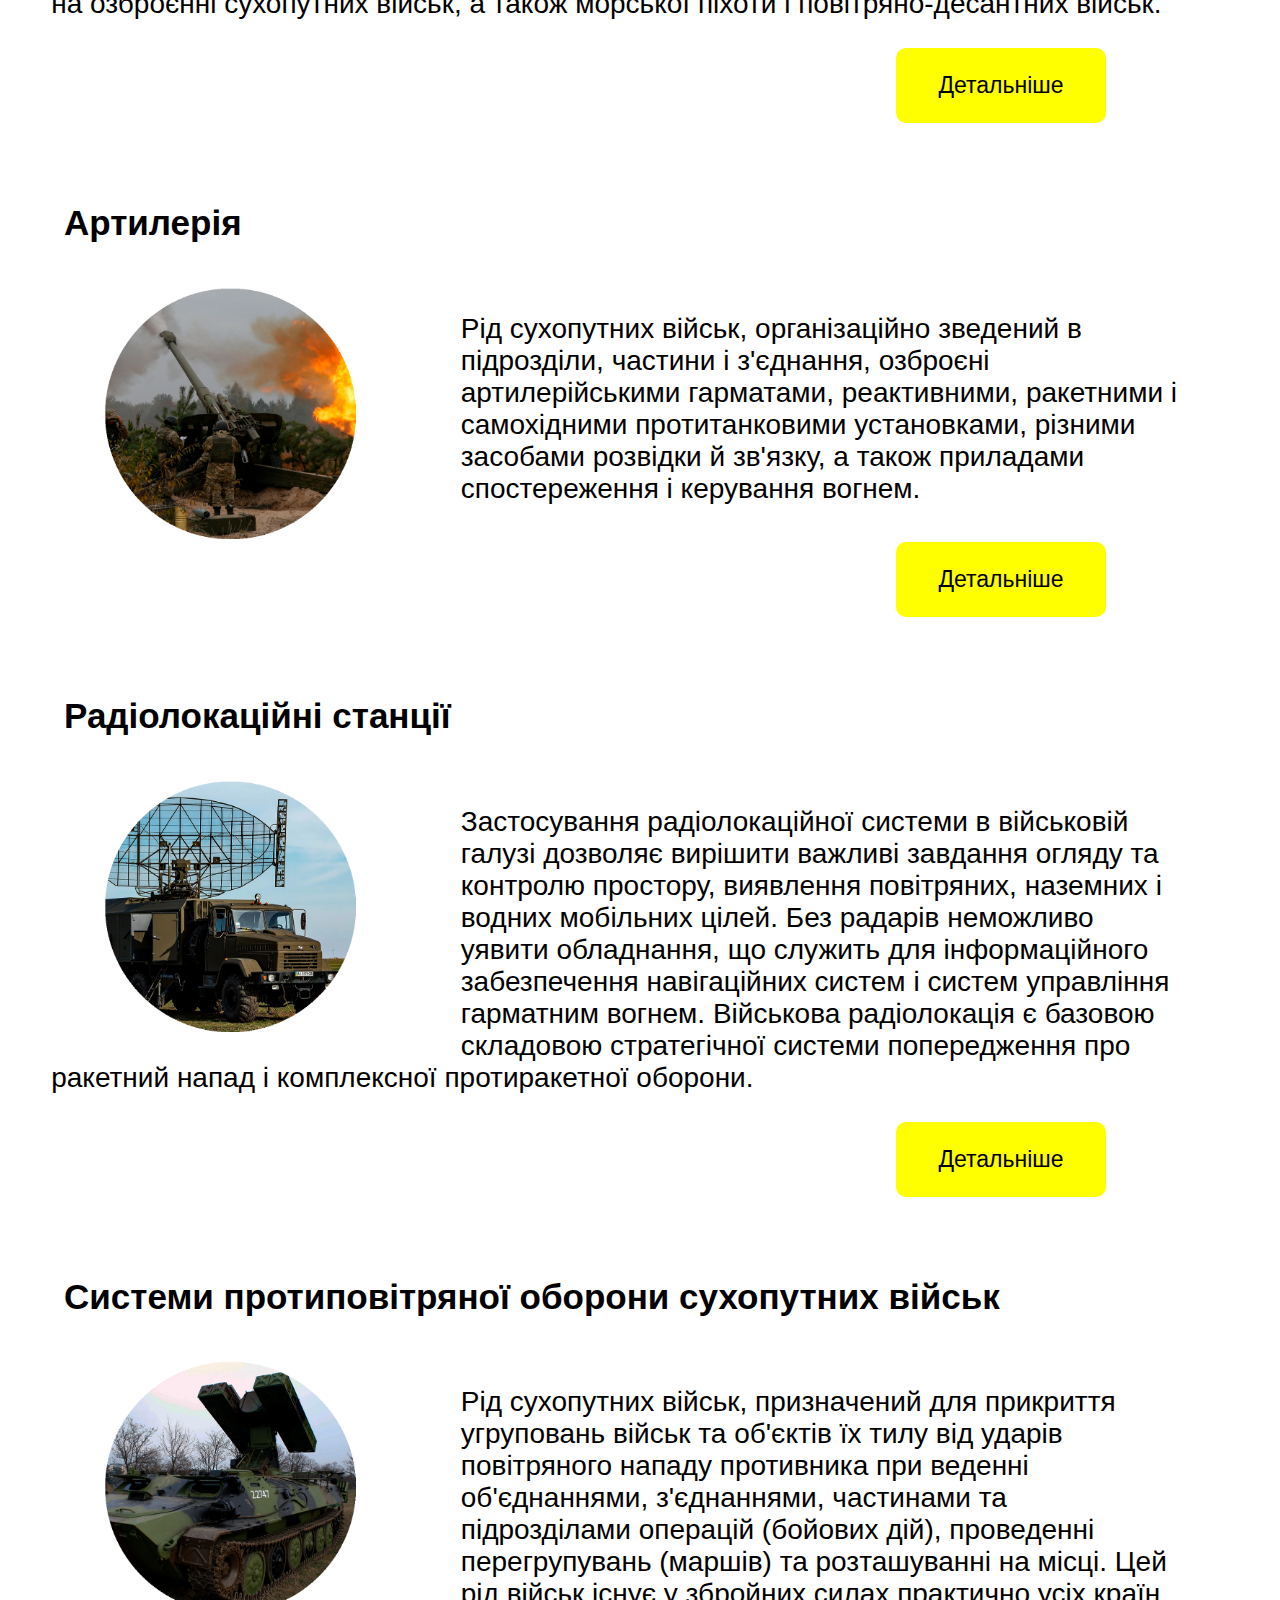
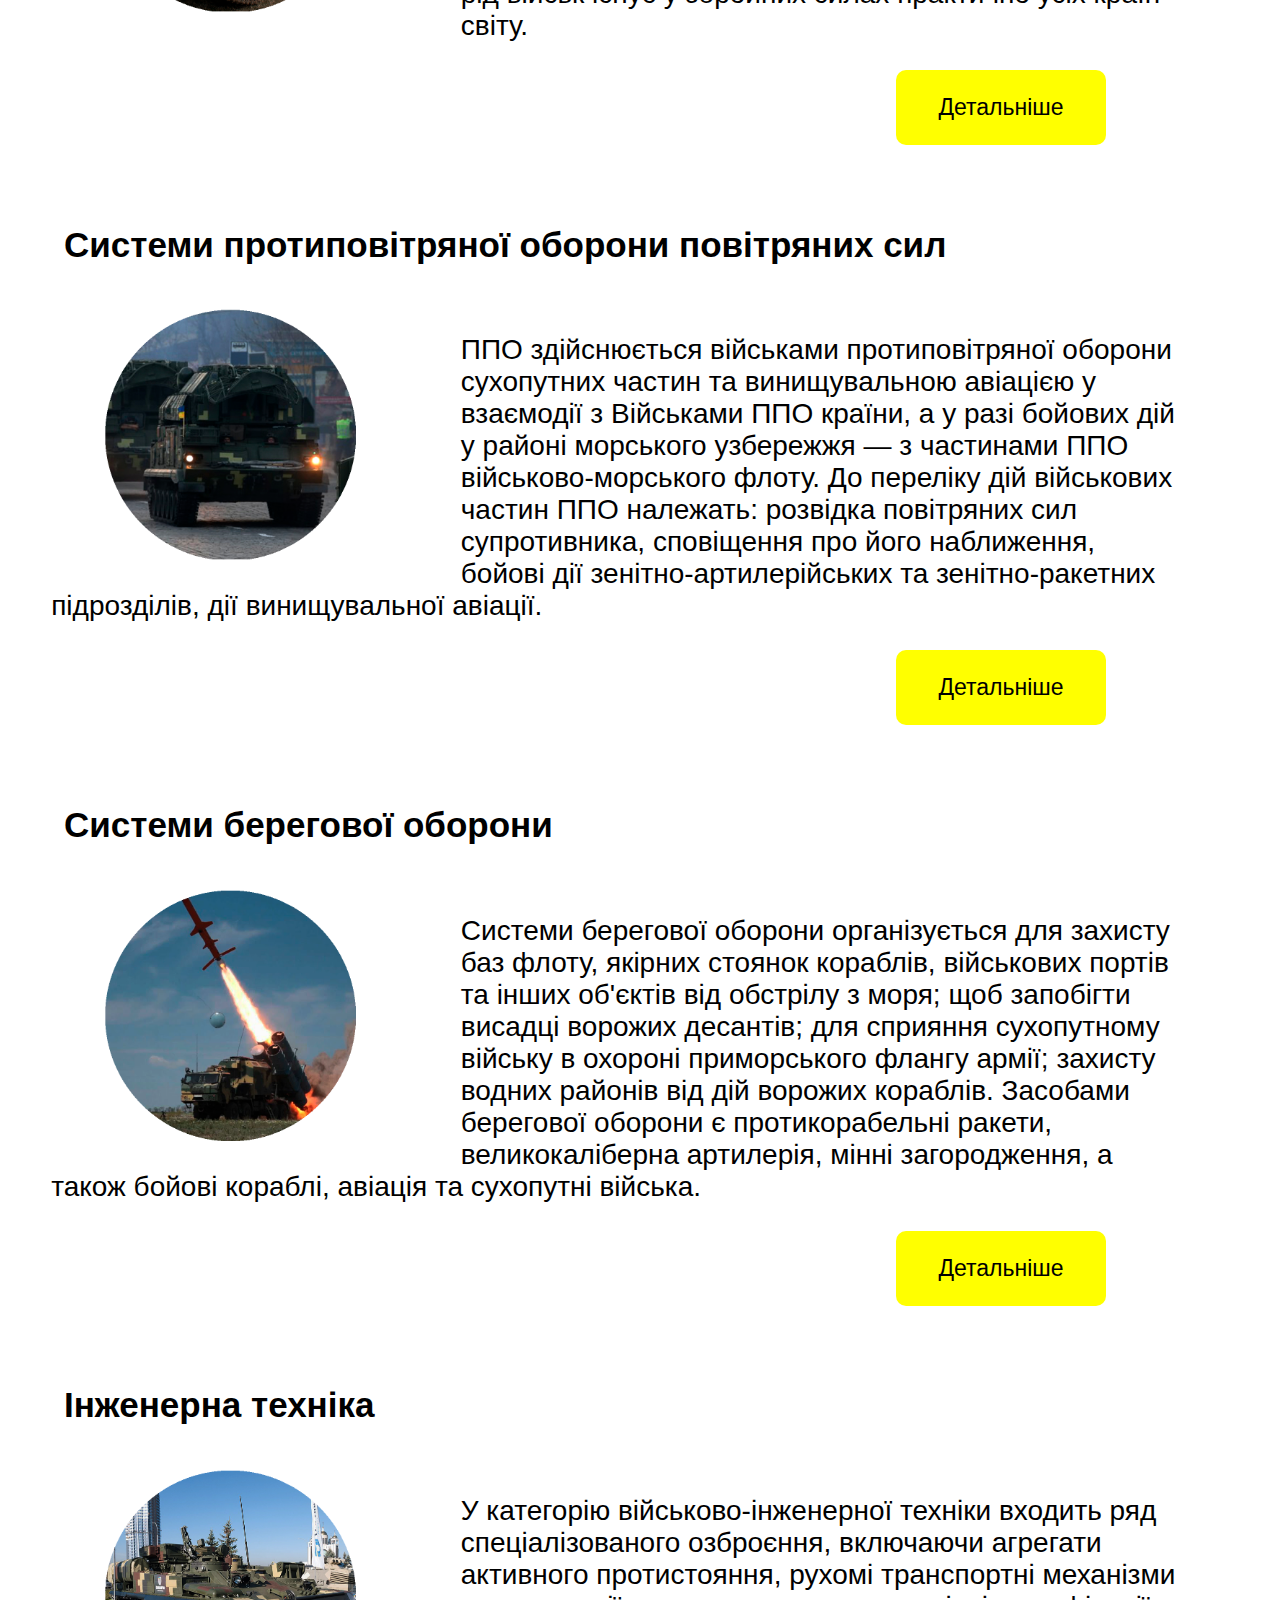
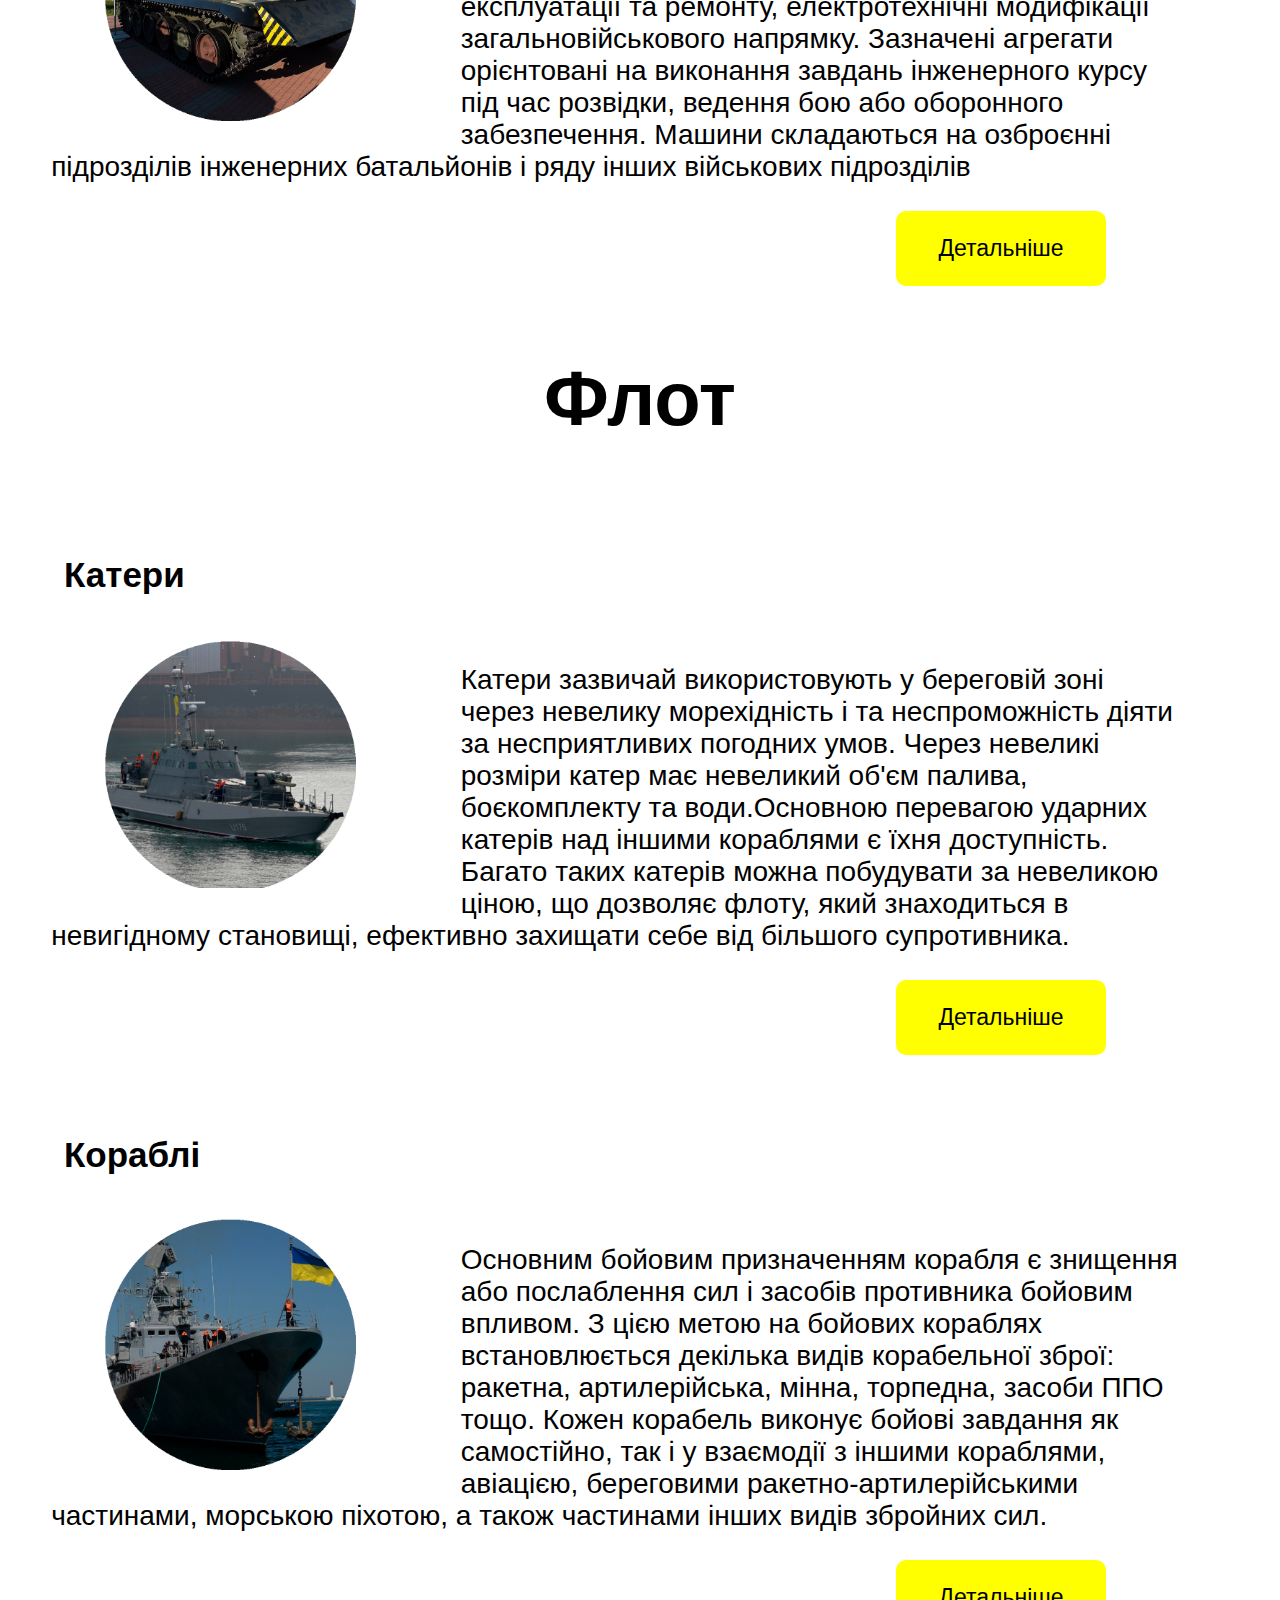
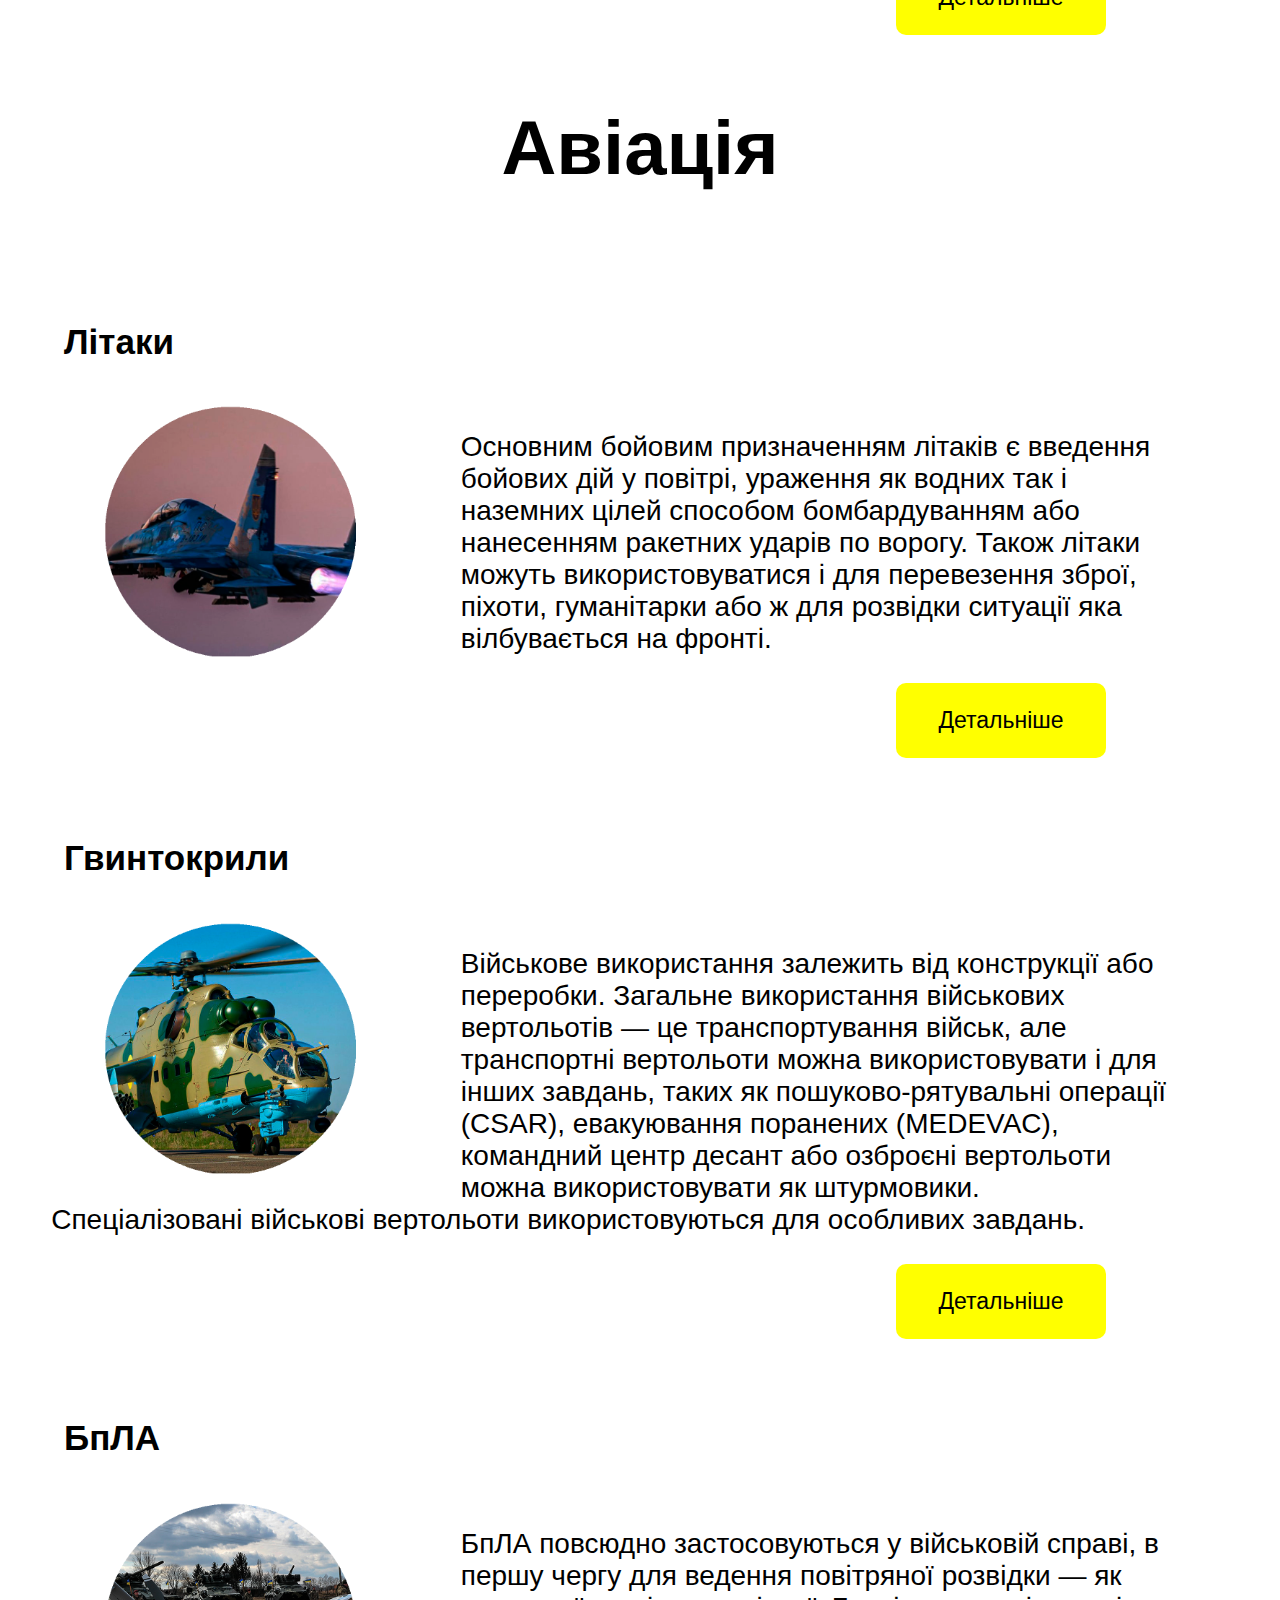
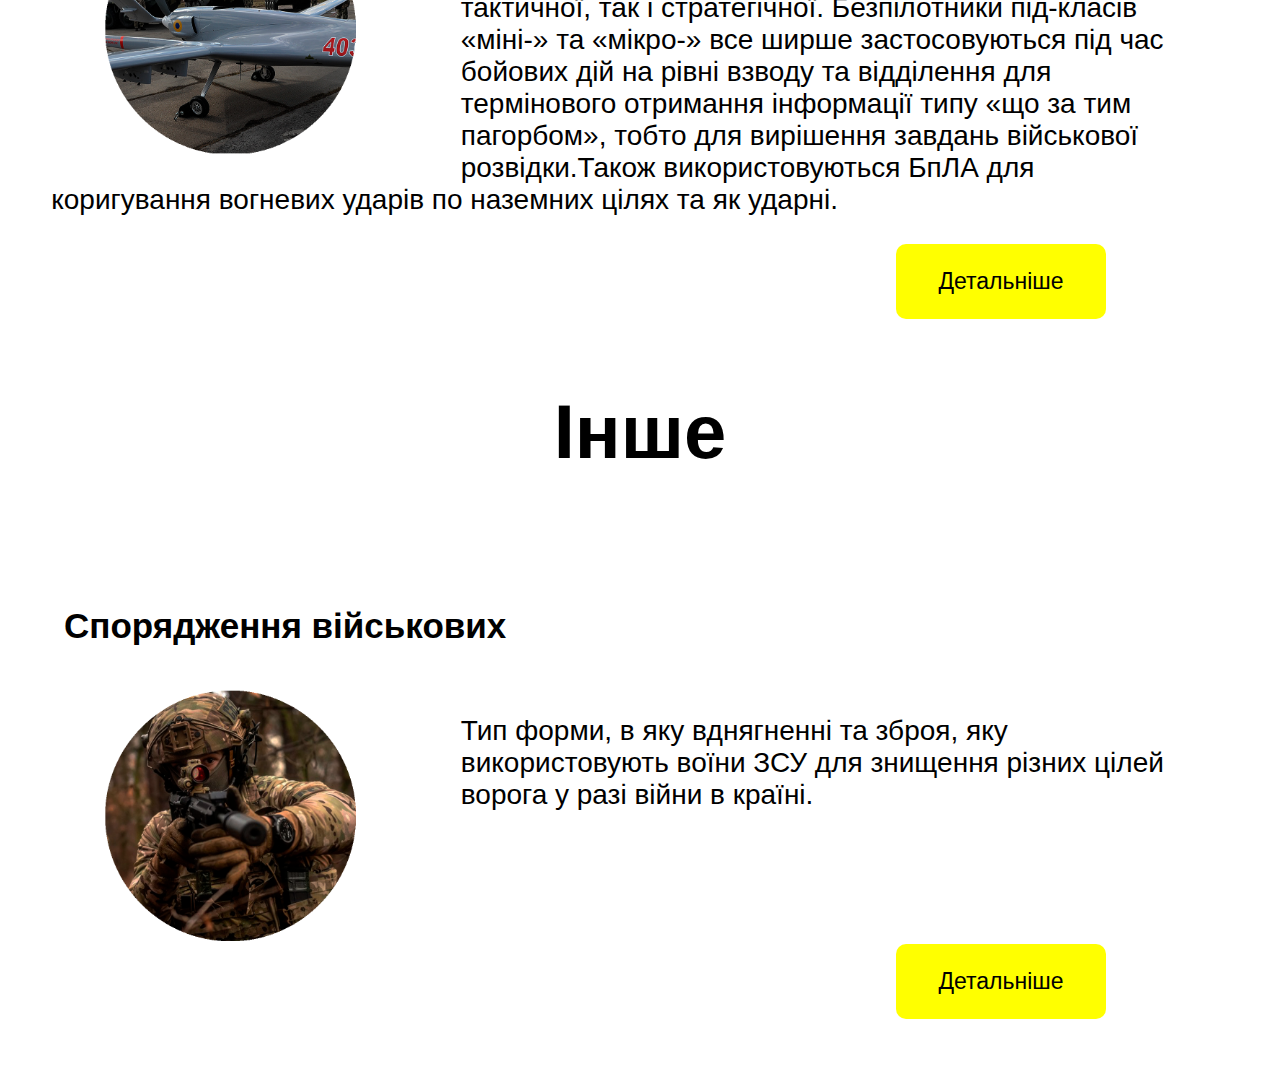
==== commit ff7f0c55: "Add files via upload" ====
--- a/index.html
+++ b/index.html
@@ -3,6 +3,7 @@
 <head>
     <meta charset="UTF-8">
     <link rel="stylesheet" type="text/css" href="main.css">
+    <link rel="shortcut icon" href="ico.png" type="image/png">
     <title>Що стоїть на озброєнні України?</title>
 </head>
 <body>
@@ -251,7 +252,7 @@
 </div>
 
 <div class="butn1">
-    <form action="engine.html">
+    <form action="arboat.html">
         <button>Детальніше</button>
     </form>
 </div>
--- a/main.css
+++ b/main.css
@@ -59,7 +59,7 @@
     color: rgb(0, 0, 0);
     background-color: yellow;
     border-color: transparent;
-    border-radius: 4px;
+    border-radius: 10px;
     cursor: pointer;
     width: 210px;
     height: 75px;
@@ -104,11 +104,11 @@
 }
 
 article img{
-    width: 100%;
+    width: 85%;
 }
 
 #desktop:checked ~ #slider{
-    max-width: 960px;
+    max-width: 850px;
 }
 
 #switch1:checked ~ #controls label:nth-child(5),
@@ -118,7 +118,7 @@
 #switch5:checked ~ #controls label:nth-child(4){
     background: url('left.png') no-repeat;
     float: left;
-    margin: 0 0 0 -84px;
+    margin: 0 0 0 -50px;
     display: block;
     height: 68px;
     width: 68px;
@@ -131,7 +131,7 @@
 #switch5:checked ~ #controls label:nth-child(1){
     background: url('right.png') no-repeat;
     float: right;
-    margin: 0 -84px 0 0;
+    margin: 0 -50px 0 0;
     display: block;
     height: 68px;
     width: 68px;
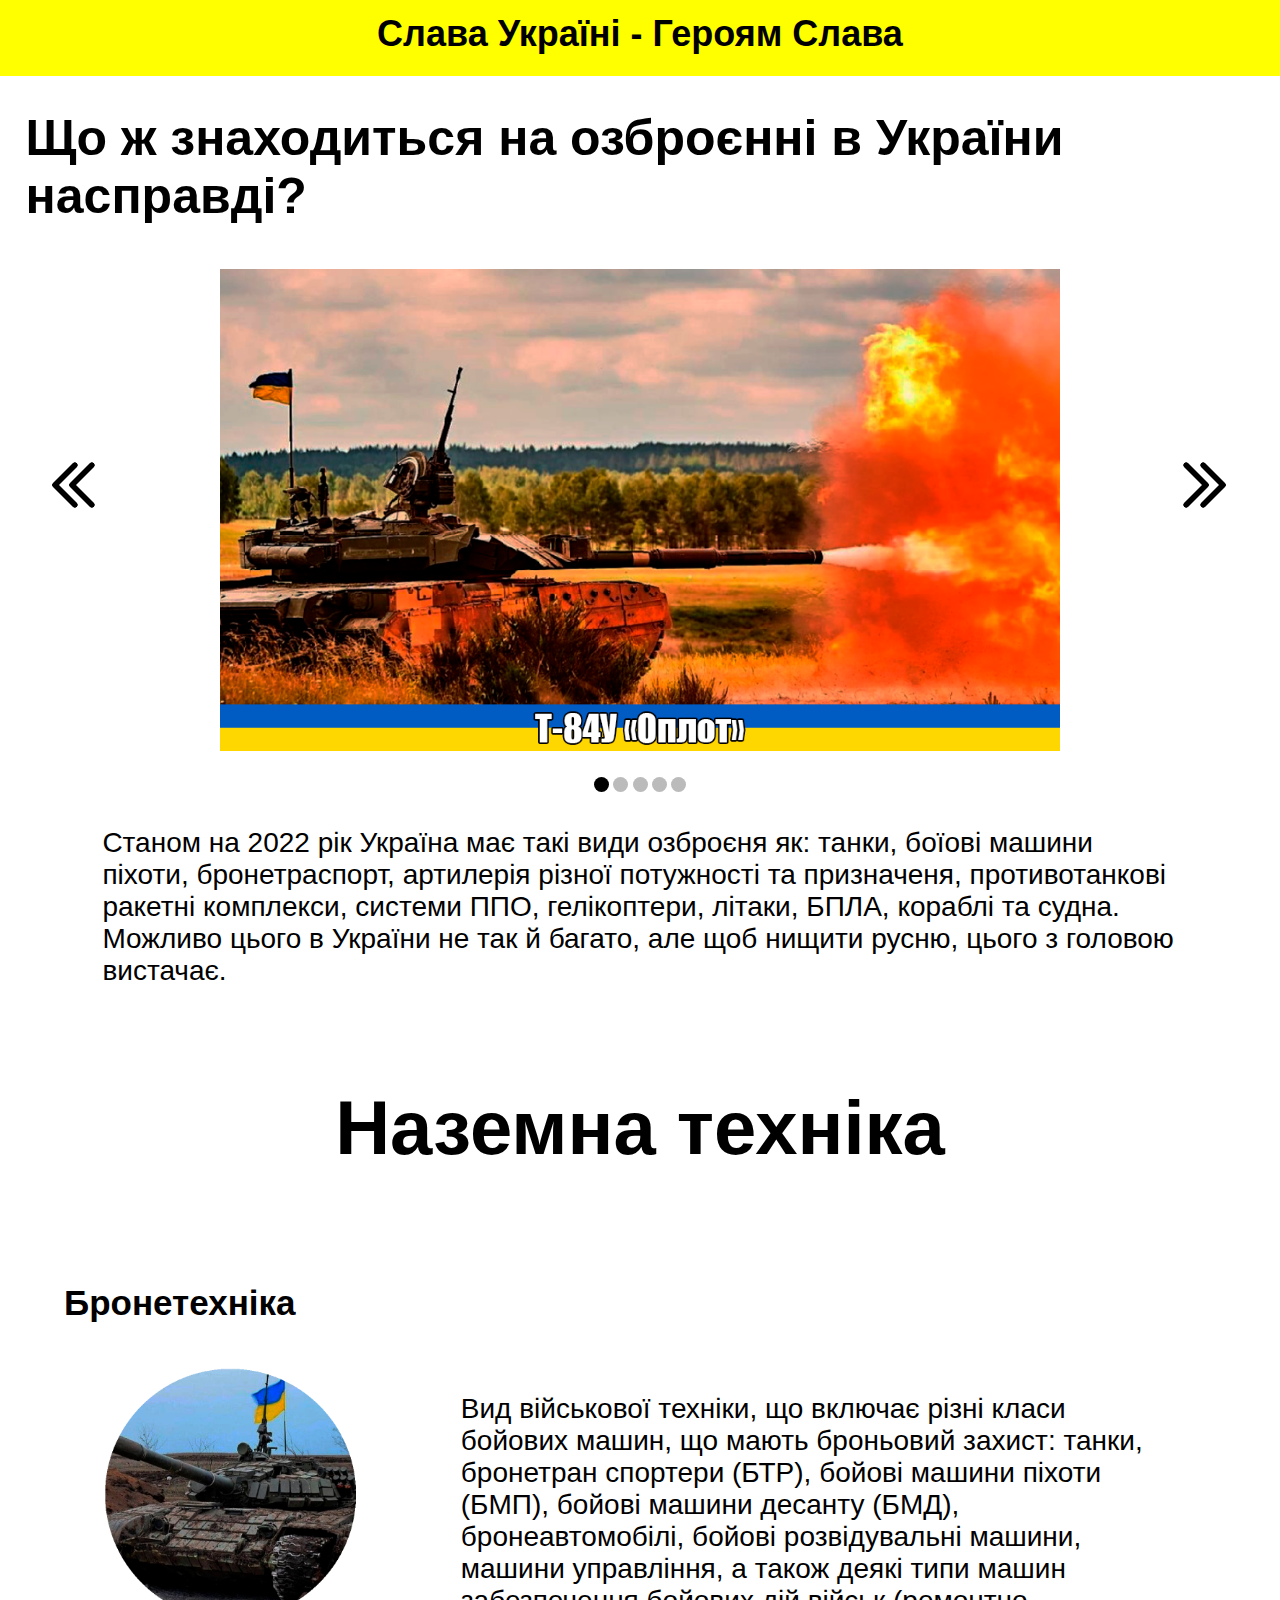
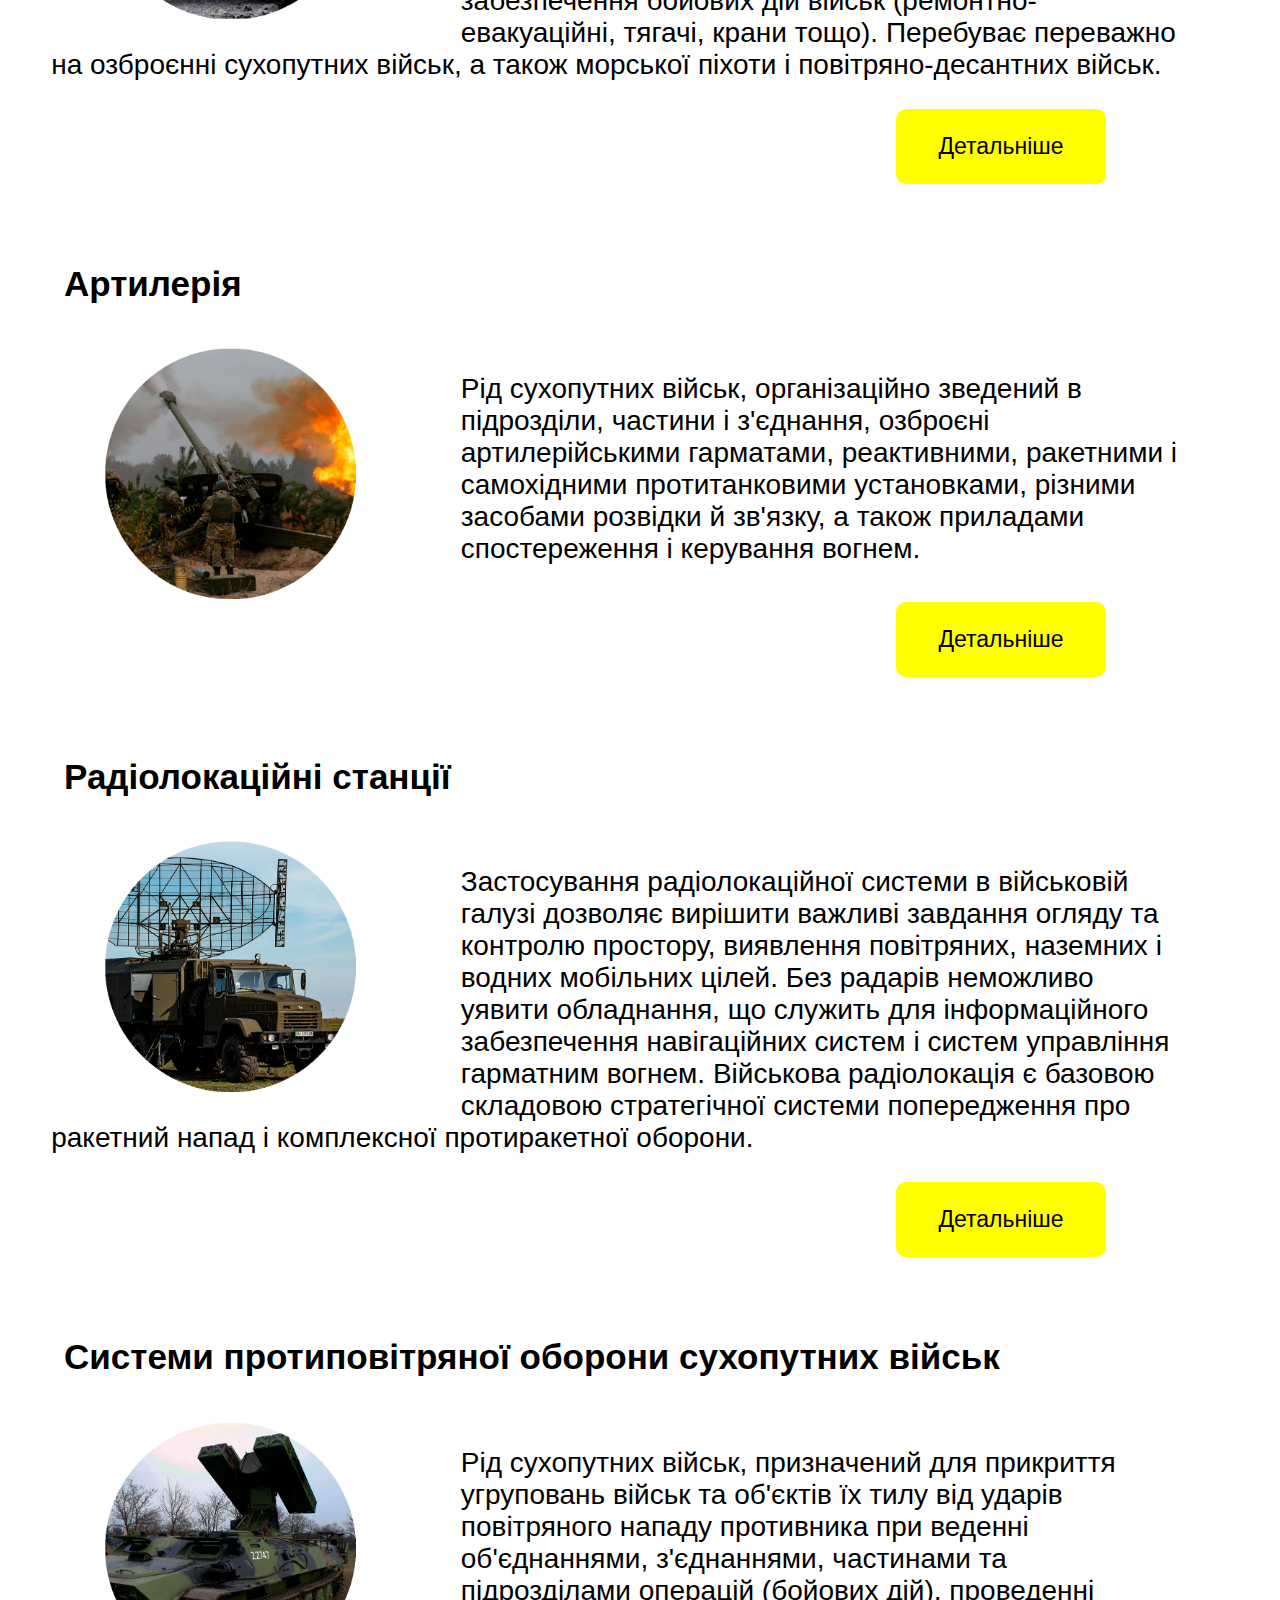
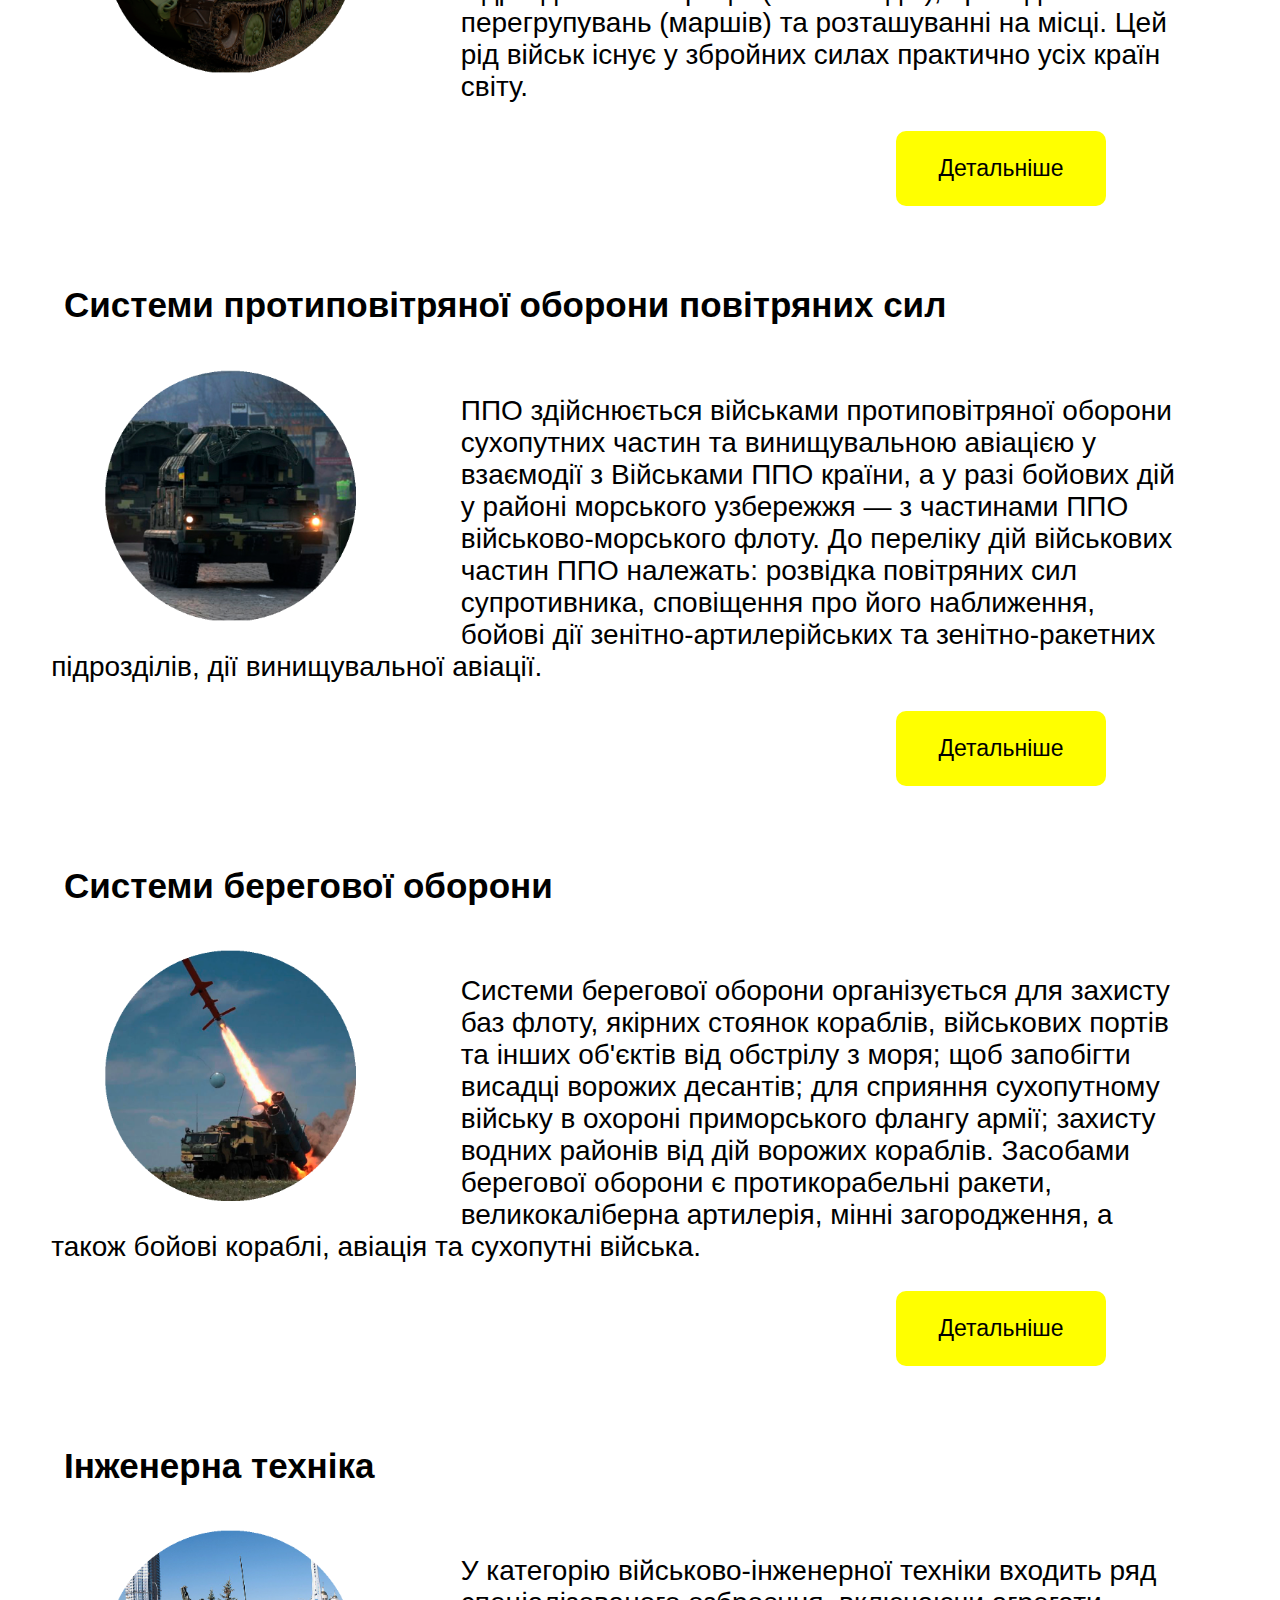
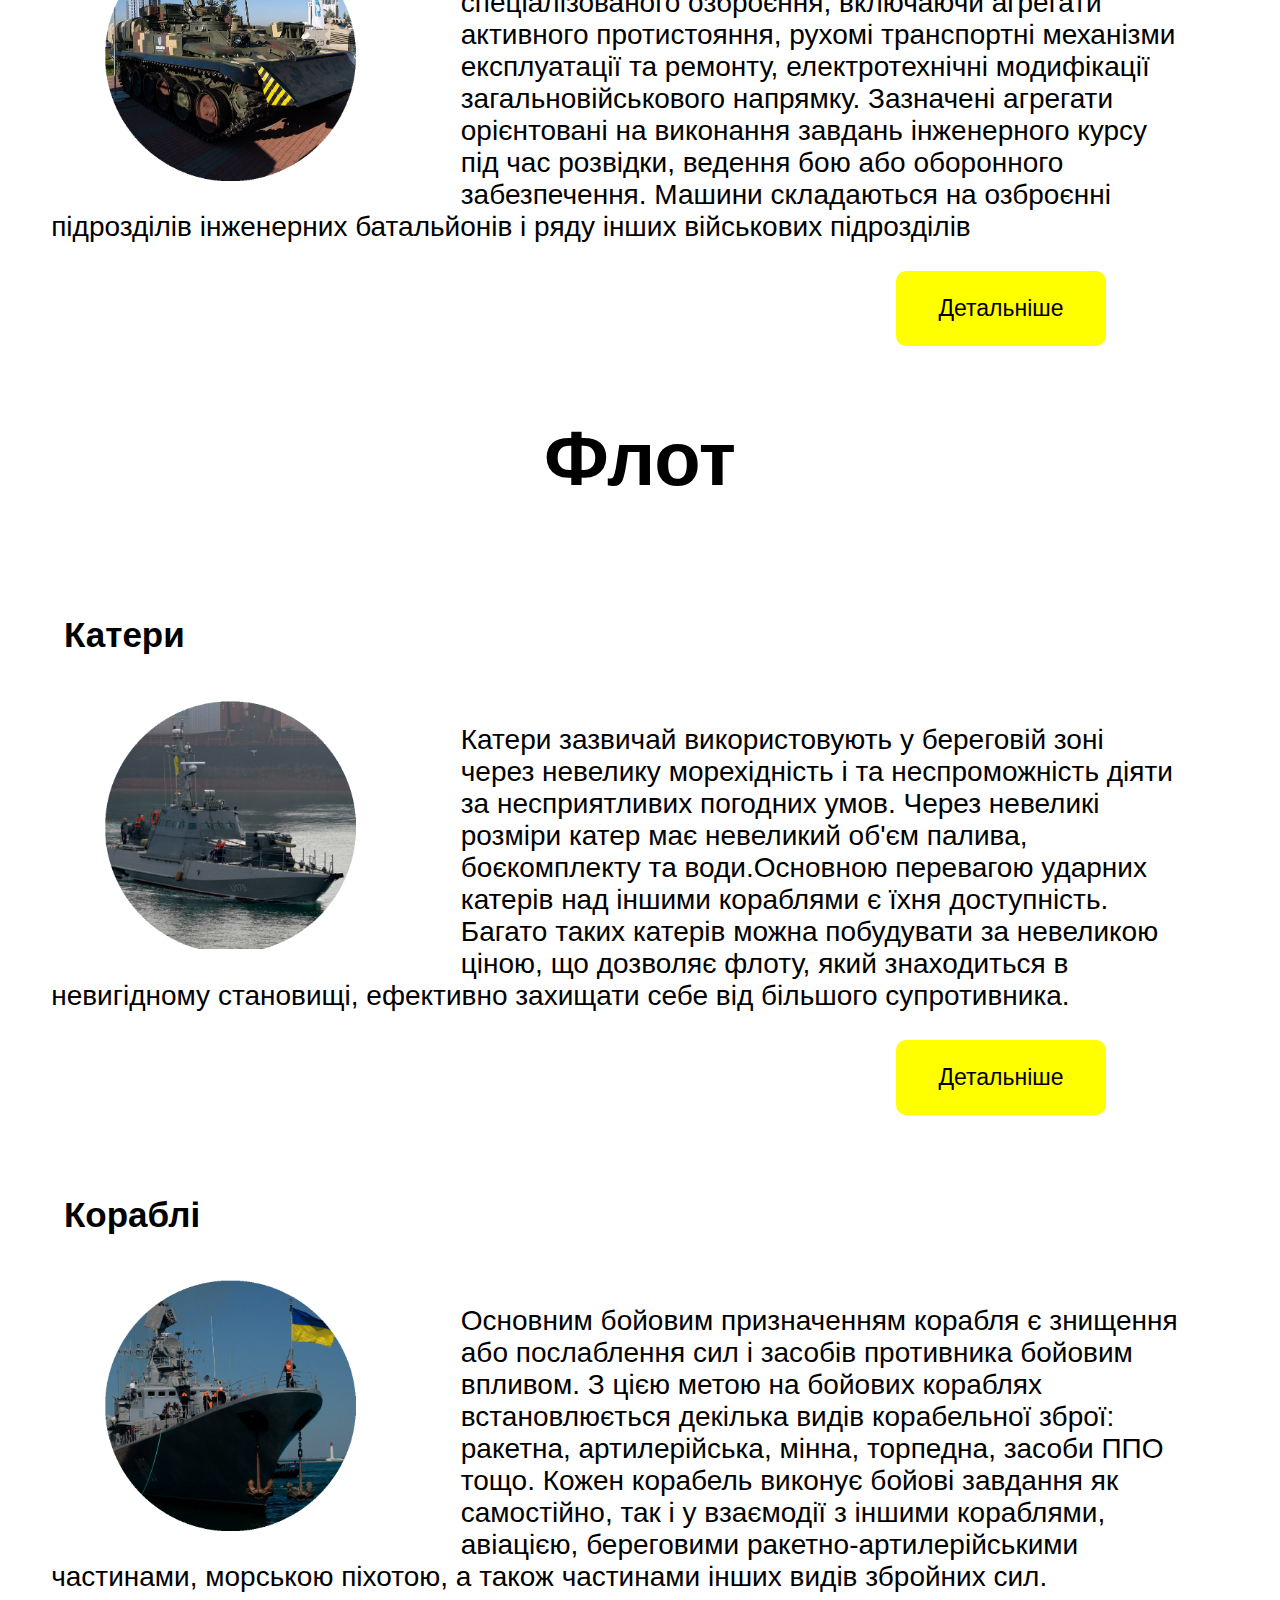
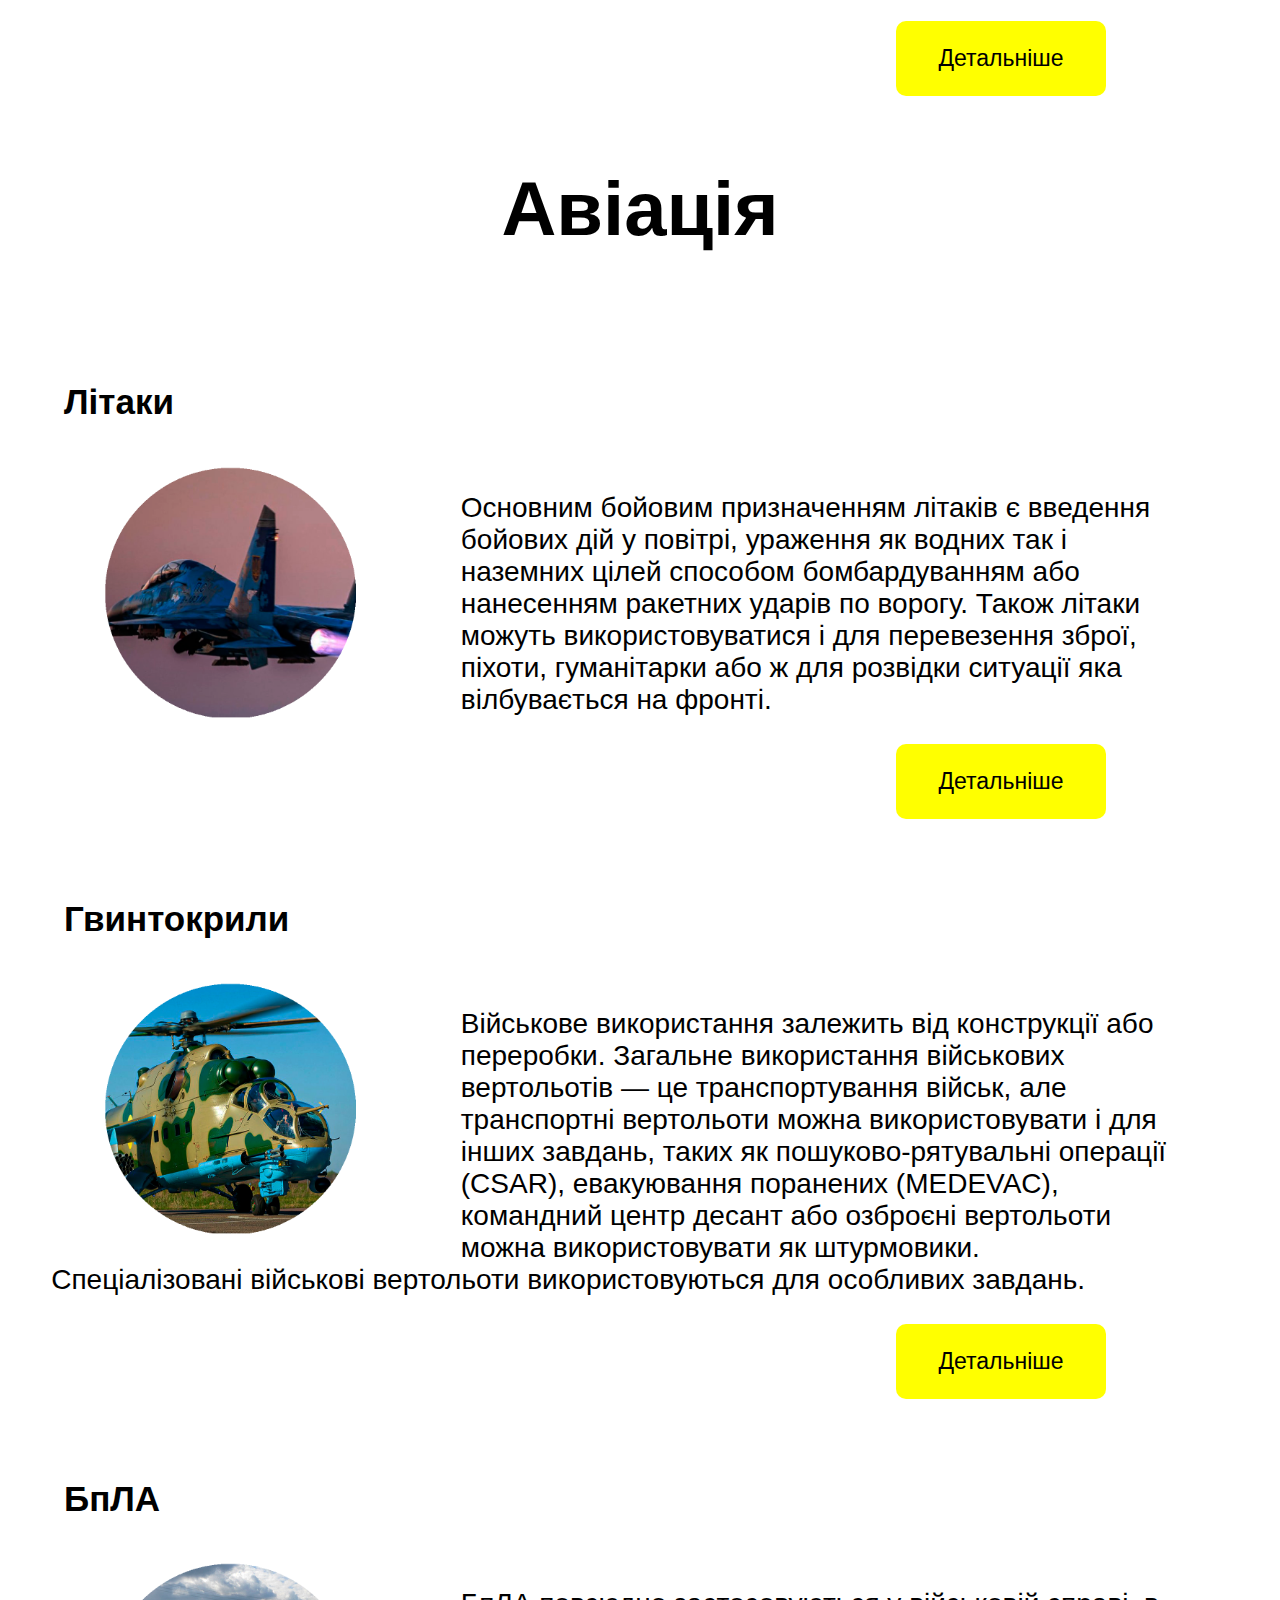
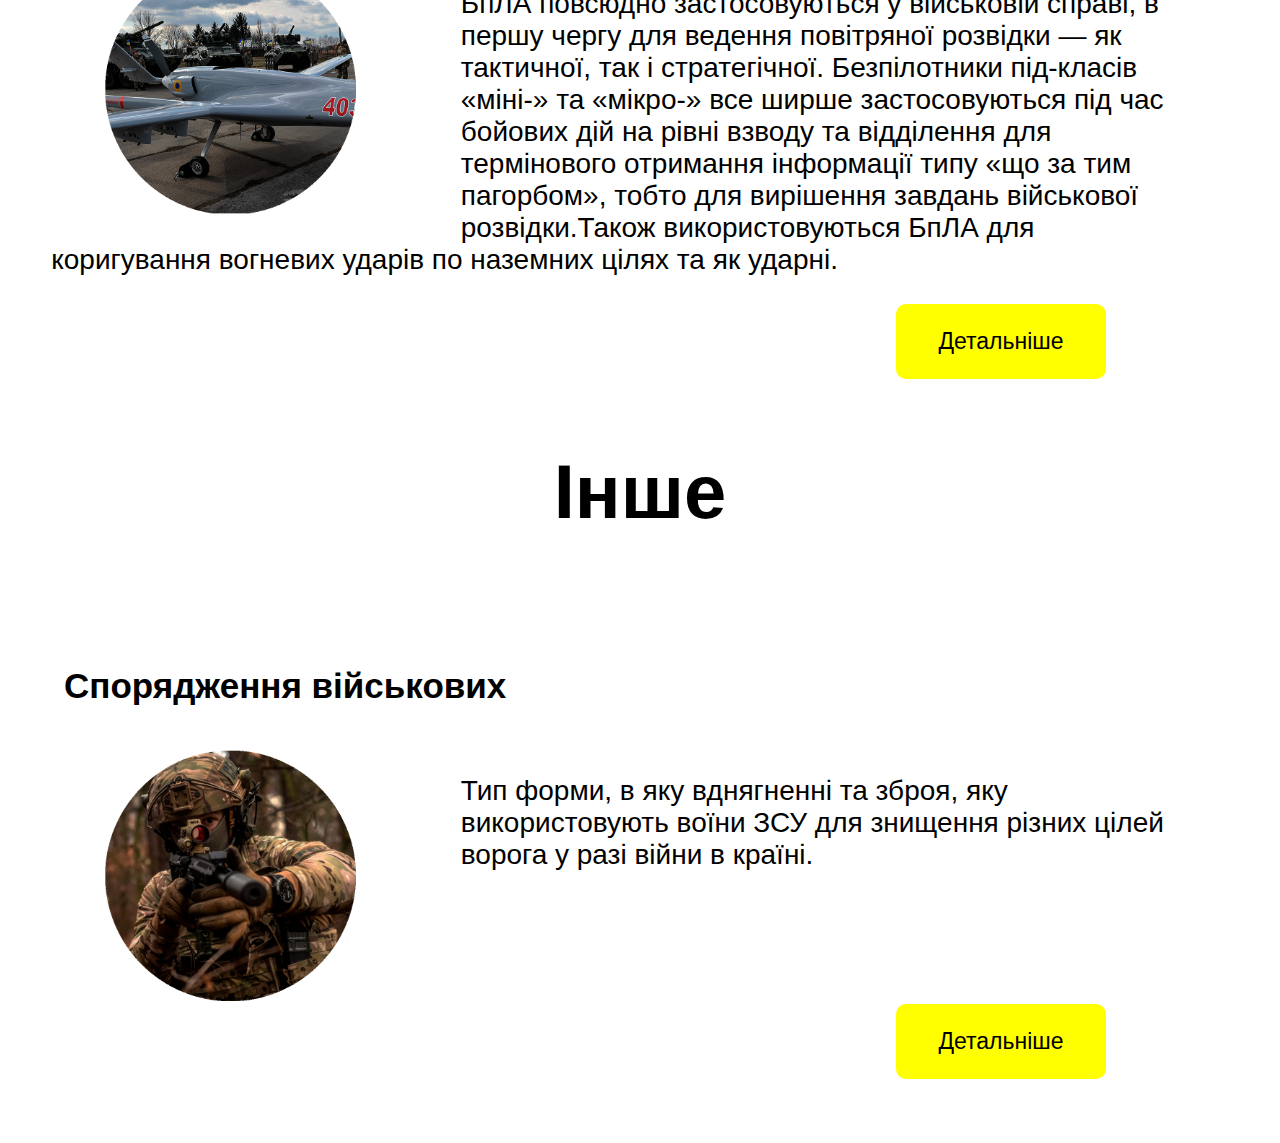
==== commit bfcf2e15: "Add files via upload" ====
--- a/index.html
+++ b/index.html
@@ -23,11 +23,11 @@
                 <div id="slides">
                     <div id="overflow">
                         <div class="image">
-                            <article><img src="oplot.png"></article>
-                            <article><img src="neprun.png"></article>
-                            <article><img src="kozak.png"></article>
-                            <article><img src="mig.png"></article>
-                            <article><img src="armyboat.png"></article>
+                            <article><img src="oplot.png" class="img"></article>
+                            <article><img src="neprun.png" class="img"></article>
+                            <article><img src="kozak.png" class="img"></article>
+                            <article><img src="mig.png" class="img"></article>
+                            <article><img src="armyboat.png" class="img"></article>
                         </div>
                     </div>
                 </div>
--- a/main.css
+++ b/main.css
@@ -104,11 +104,11 @@
 }
 
 article img{
-    width: 85%;
+    width: 70%;
 }
 
 #desktop:checked ~ #slider{
-    max-width: 850px;
+    max-width: 1200px;
 }
 
 #switch1:checked ~ #controls label:nth-child(5),
@@ -118,7 +118,7 @@
 #switch5:checked ~ #controls label:nth-child(4){
     background: url('left.png') no-repeat;
     float: left;
-    margin: 0 0 0 -50px;
+    margin: 0 -15 0 0;
     display: block;
     height: 68px;
     width: 68px;
@@ -131,7 +131,7 @@
 #switch5:checked ~ #controls label:nth-child(1){
     background: url('right.png') no-repeat;
     float: right;
-    margin: 0 -50px 0 0;
+    margin: 0 0 0 0;
     display: block;
     height: 68px;
     width: 68px;
@@ -208,4 +208,7 @@
 
 #controls label{
     transition: opacity 0.2s ease-out;
-}+}
+
+.img {transition:width 0.5s; }
+.img:hover{width: 90%; margin: 0; padding: 0;}